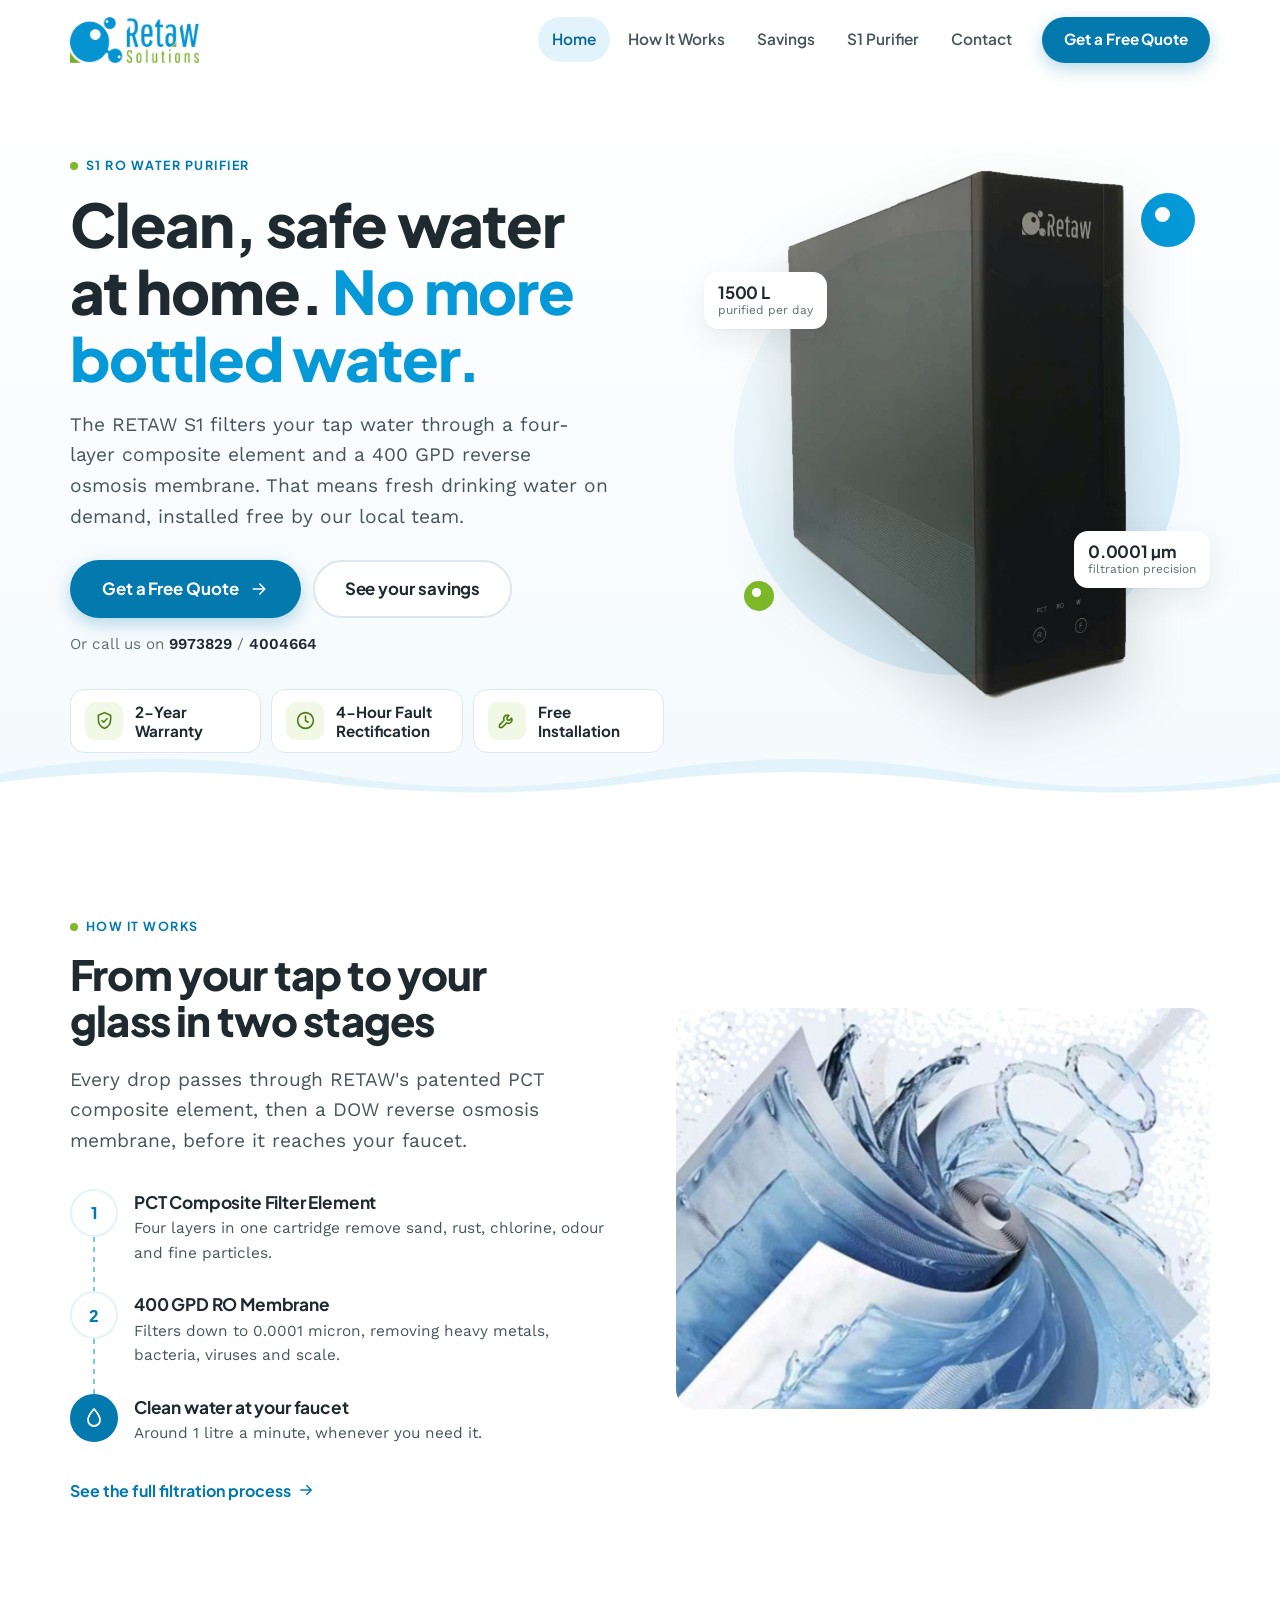
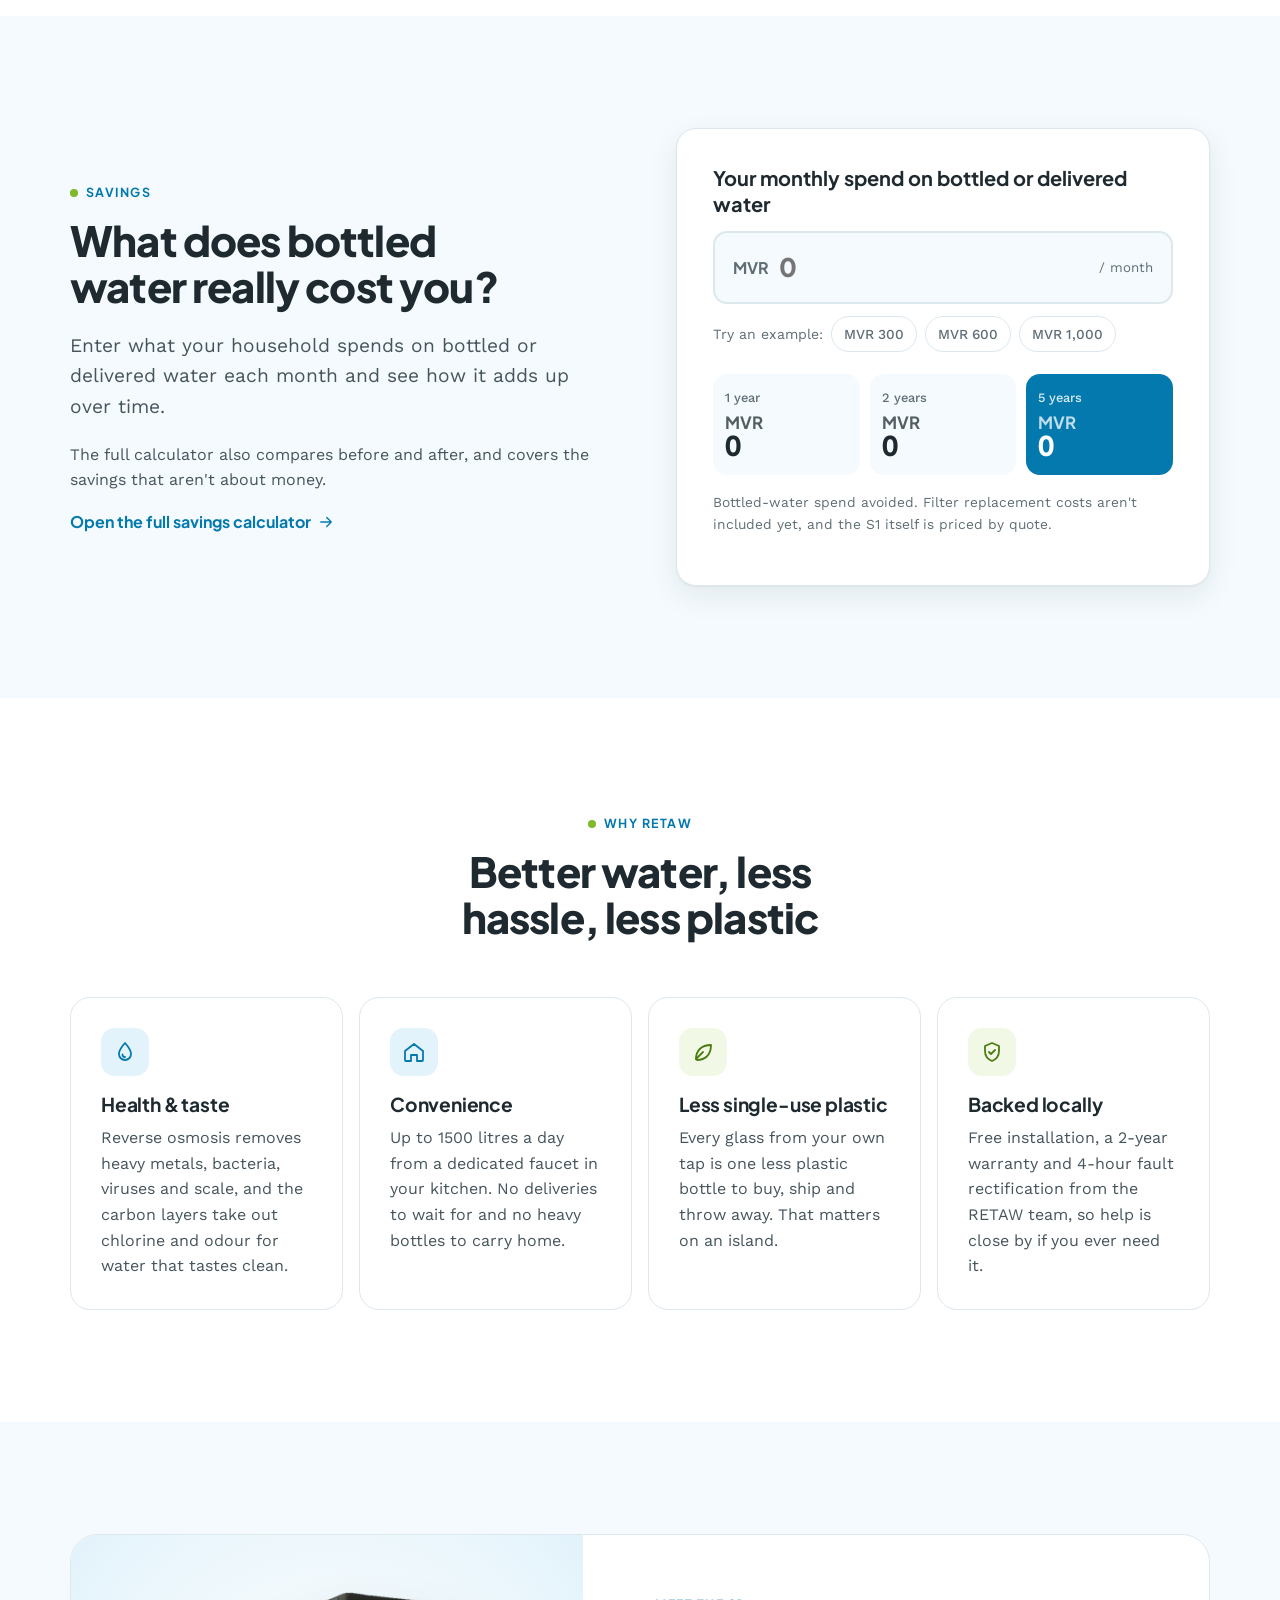
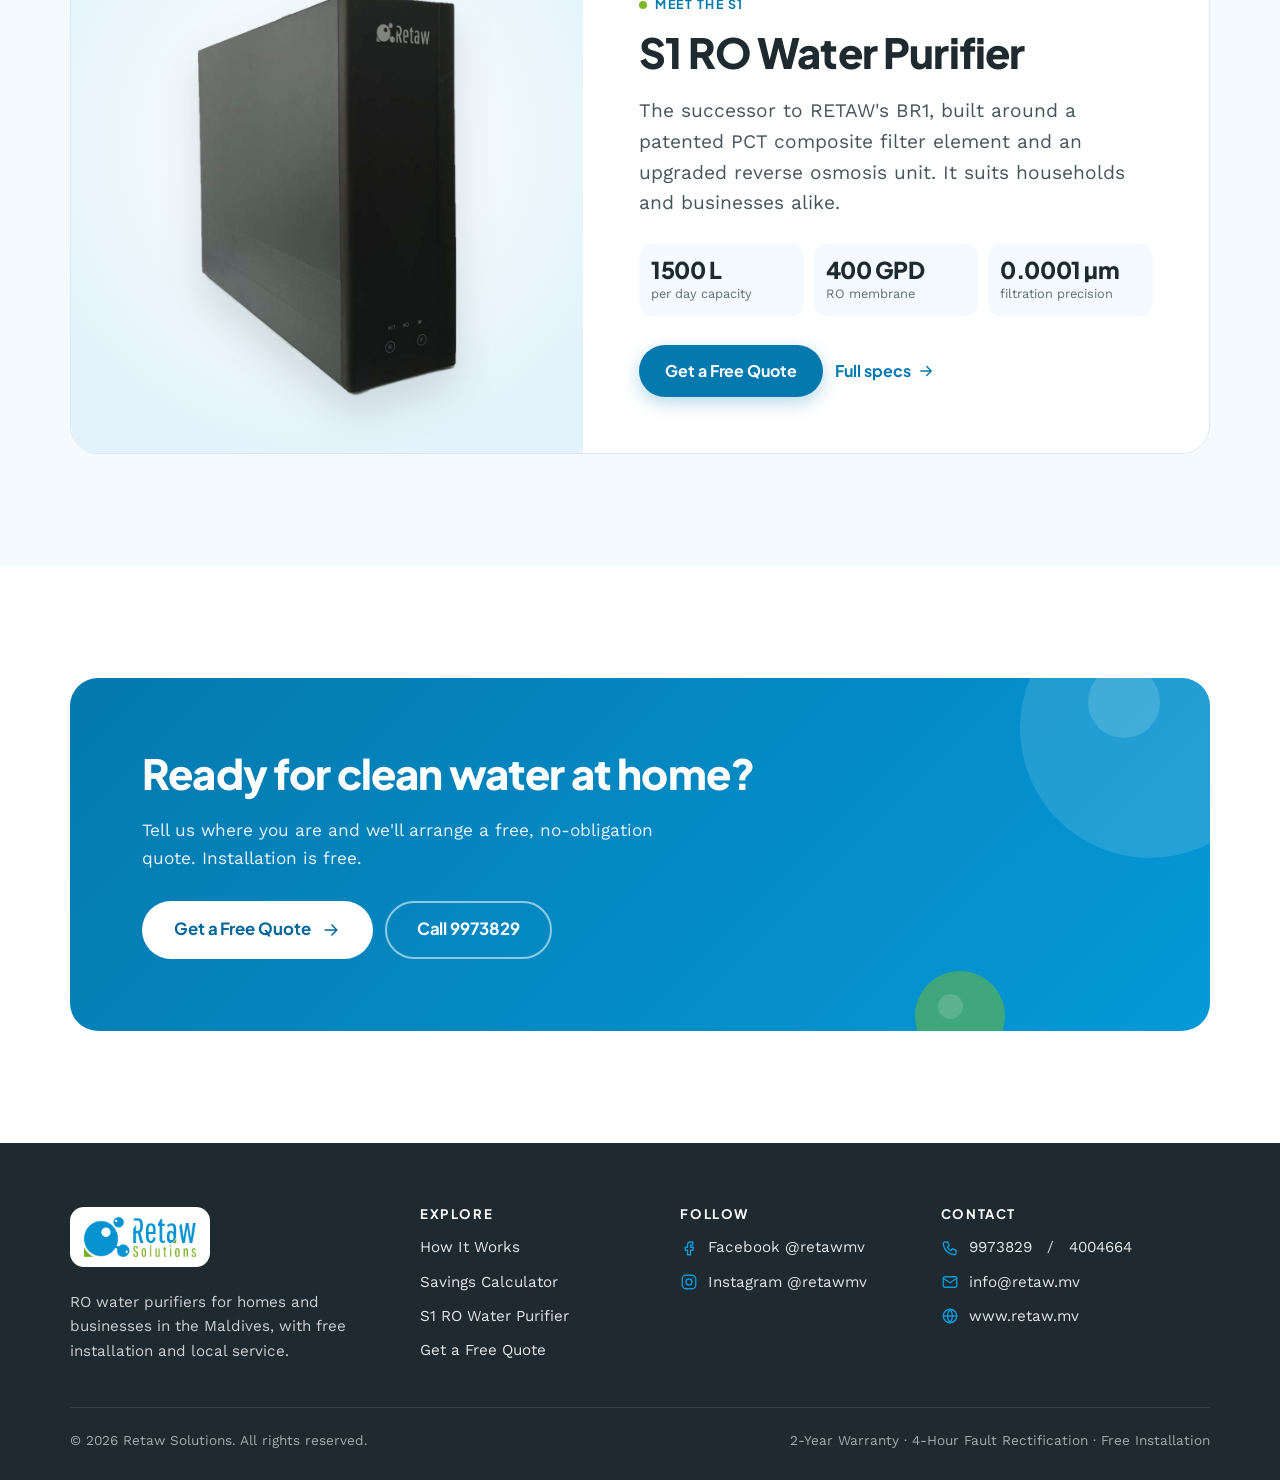
==== index.html @ 1d575da9 "Initial commit" ====
<!doctype html>
<html lang="en">
<head>
  <meta charset="utf-8">
  <meta name="viewport" content="width=device-width, initial-scale=1">
  <title>RETAW Solutions | S1 RO Water Purifier in the Maldives</title>
  <meta name="description" content="Clean, safe drinking water from your own tap with the RETAW S1 RO Water Purifier. Free installation, 2-year warranty and 4-hour fault rectification. Get a free quote.">
  <meta name="theme-color" content="#0599D8">
  <meta property="og:title" content="RETAW S1 RO Water Purifier">
  <meta property="og:description" content="Clean, safe water at home without buying bottled water. Free installation, 2-year warranty.">
  <meta property="og:image" content="assets/retaw-s1-product-photo.jpg">
  <link rel="icon" type="image/png" href="assets/favicon.png">
  <link rel="preconnect" href="https://fonts.googleapis.com">
  <link rel="preconnect" href="https://fonts.gstatic.com" crossorigin>
  <link rel="stylesheet" href="https://fonts.googleapis.com/css2?family=Plus+Jakarta+Sans:wght@600;700;800&family=Work+Sans:wght@400;500;600&display=swap">
  <link rel="preload" as="image" href="assets/retaw-s1-product-cutout.webp">
  <link rel="stylesheet" href="styles.css">
  <script>document.documentElement.classList.add("js")</script>
  <script src="app.js" defer></script>
</head>
<body>
  <a class="skip" href="#main">Skip to content</a>

  <header class="site-header" data-header>
    <div class="container header-inner">
      <a class="brand" href="index.html"><img src="assets/retaw-logo.png" alt="Retaw Solutions" width="600" height="214"></a>
      <nav class="nav" id="site-nav" data-nav aria-label="Main">
        <a href="index.html" aria-current="page">Home</a>
        <a href="how-it-works.html">How It Works</a>
        <a href="savings.html">Savings</a>
        <a href="product.html">S1 Purifier</a>
        <a href="contact.html">Contact</a>
        <a class="btn btn-primary" href="contact.html#quote">Get a Free Quote</a>
      </nav>
      <button class="nav-toggle" type="button" aria-expanded="false" aria-controls="site-nav" data-nav-toggle>
        <span class="nav-toggle-bars"></span><span class="sr-only">Menu</span>
      </button>
    </div>
  </header>

  <main id="main">
    <!-- ============ HERO ============ -->
    <section class="hero">
      <div class="container hero-grid">
        <div class="hero-copy">
          <p class="eyebrow">S1 RO Water Purifier</p>
          <h1>Clean, safe water at home. <em>No more bottled water.</em></h1>
          <p class="lede">The RETAW S1 filters your tap water through a four-layer composite element and a 400&nbsp;GPD reverse osmosis membrane. That means fresh drinking water on demand, installed free by our local team.</p>
          <div class="cta-row">
            <a class="btn btn-primary btn-lg" href="contact.html#quote">Get a Free Quote
              <svg class="i i--arrow" viewBox="0 0 24 24" aria-hidden="true"><path d="M5 12h14M13 6l6 6-6 6"/></svg></a>
            <a class="btn btn-secondary btn-lg" href="savings.html">See your savings</a>
          </div>
          <p class="hero-call">Or call us on <a href="tel:+9609973829">9973829</a> / <a href="tel:+9604004664">4004664</a></p>
        </div>

        <ul class="trust hero-trust" aria-label="What's included">
            <li><span class="i-wrap"><svg class="i" viewBox="0 0 24 24" aria-hidden="true"><path d="M12 3l7 3v5c0 4.5-3 8.3-7 10-4-1.7-7-5.5-7-10V6l7-3z"/><path d="M9 12l2 2 4-4"/></svg></span>2-Year Warranty</li>
            <li><span class="i-wrap"><svg class="i" viewBox="0 0 24 24" aria-hidden="true"><circle cx="12" cy="12" r="9"/><path d="M12 7v5l3 2"/></svg></span>4-Hour Fault Rectification</li>
            <li><span class="i-wrap"><svg class="i" viewBox="0 0 24 24" aria-hidden="true"><path d="M14.7 6.3a4 4 0 0 0-5.4 5.4L4 17v3h3l5.3-5.3a4 4 0 0 0 5.4-5.4l-2.5 2.5-2.3-.5-.5-2.3z"/></svg></span>Free Installation</li>
        </ul>

        <div class="hero-media">
          <span class="hero-disc" aria-hidden="true"></span>
          <span class="bubble bubble--a" aria-hidden="true"></span>
          <span class="bubble bubble--b" aria-hidden="true"></span>
          <img class="hero-product" src="assets/retaw-s1-product-cutout.webp" alt="The RETAW S1 RO Water Purifier unit" width="594" height="924" fetchpriority="high">
          <div class="spec-chip spec-chip--a"><strong>1500 L</strong>purified per day</div>
          <div class="spec-chip spec-chip--b"><strong>0.0001 µm</strong>filtration precision</div>
        </div>
      </div>
      <div class="wave" aria-hidden="true">
        <svg viewBox="0 0 2880 60" preserveAspectRatio="none">
          <path class="wave-back" d="M0 30 Q180 0 360 30 T720 30 T1080 30 T1440 30 T1800 30 T2160 30 T2520 30 T2880 30 V60 H0Z"/>
          <path class="wave-front" d="M0 40 Q180 18 360 40 T720 40 T1080 40 T1440 40 T1800 40 T2160 40 T2520 40 T2880 40 V60 H0Z"/>
        </svg>
      </div>
    </section>

    <!-- ============ HOW IT WORKS TEASER ============ -->
    <section class="section">
      <div class="container grid-2">
        <div class="reveal reveal--left">
          <p class="eyebrow">How it works</p>
          <h2>From your tap to your glass in two stages</h2>
          <p class="lede">Every drop passes through RETAW's patented PCT composite element, then a DOW reverse osmosis membrane, before it reaches your faucet.</p>
          <ol class="flow" style="margin:32px 0">
            <li>
              <span class="flow-dot">1</span>
              <div><h3>PCT Composite Filter Element</h3><p>Four layers in one cartridge remove sand, rust, chlorine, odour and fine particles.</p></div>
            </li>
            <li>
              <span class="flow-dot">2</span>
              <div><h3>400 GPD RO Membrane</h3><p>Filters down to 0.0001 micron, removing heavy metals, bacteria, viruses and scale.</p></div>
            </li>
            <li>
              <span class="flow-dot"><svg class="i" viewBox="0 0 24 24" aria-hidden="true"><path d="M12 3s6 6.5 6 11a6 6 0 0 1-12 0c0-4.5 6-11 6-11z"/></svg></span>
              <div><h3>Clean water at your faucet</h3><p>Around 1 litre a minute, whenever you need it.</p></div>
            </li>
          </ol>
          <a class="text-link" href="how-it-works.html">See the full filtration process
            <svg class="i" viewBox="0 0 24 24" aria-hidden="true"><path d="M5 12h14M13 6l6 6-6 6"/></svg></a>
        </div>
        <div class="media-frame reveal reveal--right" style="aspect-ratio:4/3">
          <img src="assets/retaw-ro-membrane-illustration.jpg" alt="Illustration of the layered RO membrane with water flowing through it" width="1200" height="898" loading="lazy" decoding="async">
        </div>
      </div>
    </section>

    <!-- ============ SAVINGS TEASER ============ -->
    <section class="section section--tint">
      <div class="container grid-2">
        <div class="reveal">
          <p class="eyebrow">Savings</p>
          <h2>What does bottled water really cost you?</h2>
          <p class="lede">Enter what your household spends on bottled or delivered water each month and see how it adds up over time.</p>
          <p style="color:var(--ink-2)">The full calculator also compares before and after, and covers the savings that aren't about money.</p>
          <a class="text-link" href="savings.html">Open the full savings calculator
            <svg class="i" viewBox="0 0 24 24" aria-hidden="true"><path d="M5 12h14M13 6l6 6-6 6"/></svg></a>
        </div>

        <form class="calc reveal" data-calc data-delay="1" onsubmit="return false" aria-label="Quick savings calculator">
          <label class="calc-label" for="spend-home">Your monthly spend on bottled or delivered water</label>
          <div class="calc-input">
            <span>MVR</span>
            <input id="spend-home" type="number" inputmode="decimal" min="0" step="1" placeholder="0" data-calc-input>
            <small>/ month</small>
          </div>
          <div class="calc-chips"><span>Try an example:</span>
            <button type="button" class="chip" data-calc-preset="300">MVR 300</button>
            <button type="button" class="chip" data-calc-preset="600">MVR 600</button>
            <button type="button" class="chip" data-calc-preset="1000">MVR 1,000</button>
          </div>
          <div class="calc-results" aria-live="polite">
            <div class="calc-result"><span class="calc-period">1 year</span><span class="calc-value"><small>MVR</small><span data-calc-out="1">0</span></span></div>
            <div class="calc-result"><span class="calc-period">2 years</span><span class="calc-value"><small>MVR</small><span data-calc-out="2">0</span></span></div>
            <div class="calc-result calc-result--feature"><span class="calc-period">5 years</span><span class="calc-value"><small>MVR</small><span data-calc-out="5">0</span></span></div>
          </div>
          <p class="calc-note" data-running-state="unset">Bottled-water spend avoided. Filter replacement costs aren't included yet, and the S1 itself is priced by quote.</p>
          <p class="calc-note" data-running-state="set" hidden>Estimated savings after filter and membrane replacements. The S1 itself is priced by quote.</p>
        </form>
      </div>
    </section>

    <!-- ============ BENEFITS ============ -->
    <section class="section">
      <div class="container">
        <div class="section-head section-head--center reveal">
          <p class="eyebrow">Why RETAW</p>
          <h2>Better water, less hassle, less plastic</h2>
        </div>
        <div class="benefits">
          <article class="card reveal" data-delay="0">
            <div class="icon-tile"><svg class="i" viewBox="0 0 24 24" aria-hidden="true"><path d="M12 3s6 6.5 6 11a6 6 0 0 1-12 0c0-4.5 6-11 6-11z"/><path d="M9.5 14.5a2.5 2.5 0 0 0 2.5 2.5"/></svg></div>
            <h3>Health &amp; taste</h3>
            <p>Reverse osmosis removes heavy metals, bacteria, viruses and scale, and the carbon layers take out chlorine and odour for water that tastes clean.</p>
          </article>
          <article class="card reveal" data-delay="1">
            <div class="icon-tile"><svg class="i" viewBox="0 0 24 24" aria-hidden="true"><path d="M3 11l9-7 9 7v9a1 1 0 0 1-1 1h-5v-6H9v6H4a1 1 0 0 1-1-1z"/></svg></div>
            <h3>Convenience</h3>
            <p>Up to 1500 litres a day from a dedicated faucet in your kitchen. No deliveries to wait for and no heavy bottles to carry home.</p>
          </article>
          <article class="card reveal" data-delay="2">
            <div class="icon-tile icon-tile--green"><svg class="i" viewBox="0 0 24 24" aria-hidden="true"><path d="M5 19c0-8 5-14 15-14 0 10-6 15-14 15"/><path d="M5 19l7-7"/></svg></div>
            <h3>Less single-use plastic</h3>
            <p>Every glass from your own tap is one less plastic bottle to buy, ship and throw away. That matters on an island.</p>
          </article>
          <article class="card reveal" data-delay="3">
            <div class="icon-tile icon-tile--green"><svg class="i" viewBox="0 0 24 24" aria-hidden="true"><path d="M12 3l7 3v5c0 4.5-3 8.3-7 10-4-1.7-7-5.5-7-10V6l7-3z"/><path d="M9 12l2 2 4-4"/></svg></div>
            <h3>Backed locally</h3>
            <p>Free installation, a 2-year warranty and 4-hour fault rectification from the RETAW team, so help is close by if you ever need it.</p>
          </article>
        </div>
      </div>
    </section>

    <!-- ============ PRODUCT TEASER ============ -->
    <section class="section section--tint">
      <div class="container">
        <article class="product-card reveal">
          <div class="product-card-media">
            <img src="assets/retaw-s1-product-cutout.webp" alt="RETAW S1 RO Water Purifier" width="594" height="924" loading="lazy" decoding="async">
          </div>
          <div class="product-card-body">
            <p class="eyebrow">Meet the S1</p>
            <h2>S1 RO Water Purifier</h2>
            <p class="lede">The successor to RETAW's BR1, built around a patented PCT composite filter element and an upgraded reverse osmosis unit. It suits households and businesses alike.</p>
            <ul class="spec-list">
              <li><strong>1500 L</strong><span>per day capacity</span></li>
              <li><strong>400 GPD</strong><span>RO membrane</span></li>
              <li><strong>0.0001 µm</strong><span>filtration precision</span></li>
            </ul>
            <div class="cta-row">
              <a class="btn btn-primary" href="contact.html#quote">Get a Free Quote</a>
              <a class="text-link" href="product.html">Full specs
                <svg class="i" viewBox="0 0 24 24" aria-hidden="true"><path d="M5 12h14M13 6l6 6-6 6"/></svg></a>
            </div>
          </div>
        </article>
      </div>
    </section>

    <!-- ============ FINAL CTA ============ -->
    <section class="section">
      <div class="container">
        <div class="cta-band reveal">
          <span class="bubble bubble--a" aria-hidden="true"></span>
          <span class="bubble bubble--b" aria-hidden="true"></span>
          <h2>Ready for clean water at home?</h2>
          <p>Tell us where you are and we'll arrange a free, no-obligation quote. Installation is free.</p>
          <div class="cta-row">
            <a class="btn btn-light btn-lg" href="contact.html#quote">Get a Free Quote
              <svg class="i i--arrow" viewBox="0 0 24 24" aria-hidden="true"><path d="M5 12h14M13 6l6 6-6 6"/></svg></a>
            <a class="btn btn-outline-light btn-lg" href="tel:+9609973829">Call 9973829</a>
          </div>
        </div>
      </div>
    </section>
  </main>

  <footer class="site-footer">
    <div class="container">
      <div class="footer-grid">
        <div>
          <a class="footer-logo" href="index.html"><img src="assets/retaw-logo.png" alt="Retaw Solutions" width="600" height="214" loading="lazy"></a>
          <p>RO water purifiers for homes and businesses in the Maldives, with free installation and local service.</p>
        </div>
        <div>
          <h4>Explore</h4>
          <ul class="footer-links">
            <li><a href="how-it-works.html">How It Works</a></li>
            <li><a href="savings.html">Savings Calculator</a></li>
            <li><a href="product.html">S1 RO Water Purifier</a></li>
            <li><a href="contact.html#quote">Get a Free Quote</a></li>
          </ul>
        </div>
        <div>
          <h4>Follow</h4>
          <ul class="footer-contact">
            <!-- TODO(RETAW): confirm the exact Facebook / Instagram profile URLs for @retawmv -->
            <li><svg class="i" viewBox="0 0 24 24" aria-hidden="true"><path d="M14 8h3V4h-3a4 4 0 0 0-4 4v3H7v4h3v6h4v-6h3l1-4h-4V8z"/></svg><a href="https://www.facebook.com/retawmv" rel="noopener" target="_blank">Facebook @retawmv</a></li>
            <li><svg class="i" viewBox="0 0 24 24" aria-hidden="true"><rect x="3" y="3" width="18" height="18" rx="5"/><circle cx="12" cy="12" r="4"/><path d="M17.5 6.5h.01"/></svg><a href="https://www.instagram.com/retawmv" rel="noopener" target="_blank">Instagram @retawmv</a></li>
          </ul>
        </div>
        <div>
          <h4>Contact</h4>
          <ul class="footer-contact">
            <li><svg class="i" viewBox="0 0 24 24" aria-hidden="true"><path d="M5 4h4l2 5-2.5 1.5a11 11 0 0 0 5 5L15 13l5 2v4a2 2 0 0 1-2 2A16 16 0 0 1 3 6a2 2 0 0 1 2-2"/></svg><a href="tel:+9609973829">9973829</a>&nbsp;/&nbsp;<a href="tel:+9604004664">4004664</a></li>
            <li><svg class="i" viewBox="0 0 24 24" aria-hidden="true"><rect x="3" y="5" width="18" height="14" rx="2"/><path d="M3 7l9 6 9-6"/></svg><a href="mailto:info@retaw.mv">info@retaw.mv</a></li>
            <li><svg class="i" viewBox="0 0 24 24" aria-hidden="true"><circle cx="12" cy="12" r="9"/><path d="M3 12h18M12 3a14 14 0 0 1 0 18M12 3a14 14 0 0 0 0 18"/></svg><a href="https://www.retaw.mv" rel="noopener">www.retaw.mv</a></li>
          </ul>
        </div>
      </div>
      <div class="footer-bottom">
        <span>© <span data-year>2026</span> Retaw Solutions. All rights reserved.</span>
        <span>2-Year Warranty · 4-Hour Fault Rectification · Free Installation</span>
      </div>
    </div>
  </footer>

  <div class="sticky-cta" data-sticky-cta>
    <a class="btn btn-secondary" href="tel:+9609973829" aria-label="Call RETAW on 9973829">
      <svg class="i" viewBox="0 0 24 24" aria-hidden="true"><path d="M5 4h4l2 5-2.5 1.5a11 11 0 0 0 5 5L15 13l5 2v4a2 2 0 0 1-2 2A16 16 0 0 1 3 6a2 2 0 0 1 2-2"/></svg>Call</a>
    <a class="btn btn-primary" href="contact.html#quote">Get a Free Quote</a>
  </div>
</body>
</html>
---- styles.css ----
/* ==========================================================================
   RETAW Solutions — shared styles
   Brand colours sampled from the logo. Mobile-first.
   ========================================================================== */

:root {
  /* Brand */
  --blue: #0599D8;          /* logo blue — decorative, large display, icons */
  --blue-600: #0479AE;      /* AA-contrast blue for buttons + text on white */
  --blue-700: #03679A;
  --blue-100: #E3F3FB;
  --blue-50: #F4FAFD;       /* alternating section background */
  --green: #7DB928;         /* logo green — accents only */
  --green-700: #4E7A12;     /* AA-contrast green for text */
  --green-50: #F1F8E6;

  /* Neutrals */
  --ink: #1E2A30;
  --ink-2: #46555C;
  --ink-3: #5F6E75;
  --line: #DCE8EE;
  --white: #FFFFFF;

  --font-head: "Plus Jakarta Sans", system-ui, -apple-system, "Segoe UI", Roboto, sans-serif;
  --font-body: "Work Sans", system-ui, -apple-system, "Segoe UI", Roboto, sans-serif;

  --radius: 20px;
  --radius-sm: 12px;
  --shadow-sm: 0 1px 2px rgba(30, 42, 48, .06);
  --shadow: 0 1px 2px rgba(30, 42, 48, .05), 0 10px 30px rgba(30, 42, 48, .08);
  --ease: cubic-bezier(.2, .7, .2, 1);
  --header-h: 68px;
  --gutter: 20px;
}

/* ---------- Base ---------- */
*, *::before, *::after { box-sizing: border-box; }
html { -webkit-text-size-adjust: 100%; scroll-behavior: smooth; scroll-padding-top: calc(var(--header-h) + 16px); }
body {
  margin: 0;
  font-family: var(--font-body);
  font-size: 1rem;
  line-height: 1.6;
  color: var(--ink);
  background: var(--white);
  -webkit-font-smoothing: antialiased;
  text-rendering: optimizeLegibility;
}
img, svg { display: block; max-width: 100%; }
img { height: auto; }
a { color: var(--blue-600); text-decoration-thickness: 1px; text-underline-offset: 3px; }
a:hover { color: var(--blue-700); }
h1, h2, h3, h4 {
  font-family: var(--font-head);
  line-height: 1.12;
  letter-spacing: -0.02em;
  margin: 0 0 .5em;
  color: var(--ink);
  text-wrap: balance;
}
h1 { font-size: clamp(2.2rem, 7vw, 3.75rem); font-weight: 800; }
h2 { font-size: clamp(1.75rem, 4.6vw, 2.6rem); font-weight: 800; }
h3 { font-size: 1.2rem; font-weight: 700; letter-spacing: -0.01em; }
p { margin: 0 0 1em; }
p:last-child { margin-bottom: 0; }
ul, ol { margin: 0; padding: 0; }
button, input, select, textarea { font: inherit; color: inherit; }
:focus-visible { outline: 3px solid var(--blue); outline-offset: 3px; border-radius: 6px; }

.sr-only {
  position: absolute !important; width: 1px; height: 1px; padding: 0; margin: -1px;
  overflow: hidden; clip: rect(0 0 0 0); white-space: nowrap; border: 0;
}
.skip {
  position: absolute; left: 12px; top: -60px; z-index: 100;
  background: var(--ink); color: #fff; padding: 10px 16px; border-radius: 10px;
}
.skip:focus { top: 12px; color: #fff; }

.i { width: 24px; height: 24px; fill: none; stroke: currentColor; stroke-width: 1.8; stroke-linecap: round; stroke-linejoin: round; flex: none; }

/* ---------- Layout ---------- */
.container { width: 100%; max-width: 1180px; margin-inline: auto; padding-inline: var(--gutter); }
.section { padding-block: clamp(64px, 10vw, 112px); }
.section--tint { background: var(--blue-50); }
.section-head { max-width: 680px; margin-bottom: clamp(32px, 5vw, 56px); }
.section-head--center { margin-inline: auto; text-align: center; }
.lede { font-size: clamp(1.05rem, 2.2vw, 1.2rem); color: var(--ink-2); }
.eyebrow {
  display: inline-flex; align-items: center; gap: 8px;
  font-family: var(--font-head); font-weight: 700; font-size: .78rem;
  letter-spacing: .12em; text-transform: uppercase; color: var(--blue-600);
  margin-bottom: 14px;
}
.eyebrow::before { content: ""; width: 8px; height: 8px; border-radius: 50%; background: var(--green); }

.grid-2 { display: grid; gap: clamp(32px, 6vw, 72px); align-items: center; }
@media (min-width: 900px) { .grid-2 { grid-template-columns: 1fr 1fr; } }

/* ---------- Buttons ---------- */
.btn {
  display: inline-flex; align-items: center; justify-content: center; gap: 10px;
  min-height: 52px; padding: 0 24px; border-radius: 999px; border: 2px solid transparent;
  font-family: var(--font-head); font-weight: 700; font-size: 1rem; letter-spacing: -0.005em;
  text-decoration: none; cursor: pointer; white-space: nowrap;
  transition: background-color .2s, color .2s, border-color .2s, transform .2s var(--ease), box-shadow .2s;
}
.btn .i { width: 20px; height: 20px; transition: transform .2s var(--ease); }
.btn:hover .i--arrow { transform: translateX(3px); }
.btn:active { transform: translateY(1px); }
.btn-primary { background: var(--blue-600); color: #fff; box-shadow: 0 6px 18px rgba(4, 121, 174, .28); }
.btn-primary:hover { background: var(--blue-700); color: #fff; box-shadow: 0 8px 24px rgba(4, 121, 174, .34); }
.btn-secondary { background: #fff; color: var(--ink); border-color: var(--line); }
.btn-secondary:hover { border-color: var(--blue); color: var(--blue-700); }
.btn-light { background: #fff; color: var(--blue-700); }
.btn-light:hover { background: var(--blue-50); color: var(--blue-700); }
.btn-outline-light { color: #fff; border-color: rgba(255,255,255,.55); }
.btn-outline-light:hover { color: #fff; border-color: #fff; background: rgba(255,255,255,.08); }
.btn-lg { min-height: 58px; padding: 0 30px; font-size: 1.05rem; }
.btn-block { width: 100%; }
.cta-row { display: flex; flex-wrap: wrap; gap: 12px; align-items: center; }

.text-link {
  display: inline-flex; align-items: center; gap: 6px;
  font-family: var(--font-head); font-weight: 700; text-decoration: none; color: var(--blue-600);
}
.text-link .i { width: 18px; height: 18px; transition: transform .2s var(--ease); }
.text-link:hover .i { transform: translateX(3px); }

/* ---------- Header ---------- */
.site-header {
  position: sticky; top: 0; z-index: 50; height: var(--header-h);
  background: rgba(255, 255, 255, .92);
  backdrop-filter: saturate(160%) blur(12px);
  -webkit-backdrop-filter: saturate(160%) blur(12px);
  border-bottom: 1px solid transparent;
  transition: border-color .2s, box-shadow .2s;
}
.site-header.is-scrolled { border-color: var(--line); box-shadow: 0 4px 20px rgba(30, 42, 48, .05); }
.header-inner { height: 100%; display: flex; align-items: center; justify-content: space-between; gap: 16px; }
.brand img { height: 40px; width: auto; }

.nav-toggle {
  width: 46px; height: 46px; border: 1px solid var(--line); border-radius: 12px; background: #fff;
  display: grid; place-items: center; cursor: pointer;
}
.nav-toggle-bars, .nav-toggle-bars::before, .nav-toggle-bars::after {
  display: block; width: 20px; height: 2px; border-radius: 2px; background: var(--ink); position: relative;
  transition: transform .25s var(--ease), background-color .2s;
}
.nav-toggle-bars::before, .nav-toggle-bars::after { content: ""; position: absolute; left: 0; }
.nav-toggle-bars::before { top: -6px; }
.nav-toggle-bars::after { top: 6px; }
.nav-toggle[aria-expanded="true"] .nav-toggle-bars { background: transparent; }
.nav-toggle[aria-expanded="true"] .nav-toggle-bars::before { transform: translateY(6px) rotate(45deg); }
.nav-toggle[aria-expanded="true"] .nav-toggle-bars::after { transform: translateY(-6px) rotate(-45deg); }

.nav {
  position: absolute; top: var(--header-h); left: 0; right: 0;
  background: #fff; border-bottom: 1px solid var(--line); box-shadow: 0 20px 30px rgba(30,42,48,.08);
  padding: 8px var(--gutter) 20px;
  display: none; flex-direction: column;
}
.nav.is-open { display: flex; }
.nav a:not(.btn) {
  padding: 14px 4px; font-family: var(--font-head); font-weight: 600; color: var(--ink);
  text-decoration: none; border-bottom: 1px solid var(--line);
}
.nav a[aria-current="page"]:not(.btn) { color: var(--blue-600); }
.nav .btn { margin-top: 16px; }

@media (min-width: 960px) {
  :root { --header-h: 80px; }
  .brand img { height: 46px; }
  .nav-toggle { display: none; }
  .nav {
    position: static; display: flex; flex-direction: row; align-items: center; gap: 4px;
    background: none; border: 0; box-shadow: none; padding: 0;
  }
  .nav a:not(.btn) { border: 0; padding: 10px 14px; border-radius: 999px; font-size: .96rem; color: var(--ink-2); }
  .nav a:not(.btn):hover { color: var(--ink); background: var(--blue-50); }
  .nav a[aria-current="page"]:not(.btn) { color: var(--blue-700); background: var(--blue-100); }
  .nav .btn { margin: 0 0 0 12px; min-height: 46px; padding: 0 20px; font-size: .95rem; }
}

/* ---------- Sticky mobile CTA ---------- */
.sticky-cta {
  position: fixed; left: 0; right: 0; bottom: 0; z-index: 40;
  display: grid; grid-template-columns: auto 1fr; gap: 10px;
  padding: 10px var(--gutter) calc(10px + env(safe-area-inset-bottom));
  background: rgba(255,255,255,.96); border-top: 1px solid var(--line);
  box-shadow: 0 -8px 24px rgba(30,42,48,.08);
  transform: translateY(110%); visibility: hidden;
  transition: transform .3s var(--ease), visibility 0s linear .3s;
}
.sticky-cta.is-visible { transform: none; visibility: visible; transition: transform .3s var(--ease); }
.sticky-cta .btn { min-height: 50px; }
.sticky-cta .btn-secondary { padding: 0 18px; }
@media (min-width: 960px) { .sticky-cta { display: none; } }

/* ---------- Hero ---------- */
.hero {
  position: relative; overflow: hidden;
  background: linear-gradient(180deg, #fff 0%, var(--blue-50) 100%);
  padding-top: clamp(28px, 6vw, 72px);
}
.hero-grid {
  display: grid; gap: 24px; align-items: center; position: relative; z-index: 1;
  grid-template-areas: "copy" "media" "trust";
}
.hero-copy { grid-area: copy; }
.hero-media { grid-area: media; }
.hero-trust { grid-area: trust; margin-top: 0; }
.hero h1 { margin-bottom: 18px; }
.hero h1 em { font-style: normal; color: var(--blue); }
.hero .lede { max-width: 540px; margin-bottom: 28px; }
.hero-call { font-size: .95rem; color: var(--ink-3); margin-top: 14px; }
.hero-call a { font-weight: 600; color: var(--ink); text-decoration: none; }
.hero-call a:hover { color: var(--blue-700); }

.hero-media { position: relative; display: grid; place-items: center; min-height: 340px; padding-bottom: 36px; }
.hero-disc {
  position: absolute; width: min(88%, 460px); aspect-ratio: 1; border-radius: 50%;
  background: radial-gradient(circle at 35% 30%, #fff 0%, var(--blue-100) 55%, #CFEAF7 100%);
}
.bubble { position: absolute; border-radius: 50%; background: var(--blue); }
.bubble::after { content: ""; position: absolute; width: 28%; height: 28%; border-radius: 50%; background: #fff; top: 26%; left: 26%; }
.hero .bubble--a { width: 54px; height: 54px; top: 4%; right: 3%; animation: float 7s ease-in-out infinite; }
.hero .bubble--b { width: 30px; height: 30px; bottom: 22%; left: 8%; background: var(--green); animation: float 6s ease-in-out -2s infinite; }
.hero-product {
  position: relative; width: min(62%, 300px); mix-blend-mode: multiply;
  filter: drop-shadow(0 30px 30px rgba(30, 42, 48, .18));
}
.spec-chip {
  position: absolute; z-index: 2; display: flex; flex-direction: column;
  background: #fff; border-radius: 14px; padding: 10px 14px; box-shadow: var(--shadow);
  font-size: .75rem; color: var(--ink-3); line-height: 1.3;
}
.spec-chip strong { font-family: var(--font-head); font-size: 1.05rem; color: var(--ink); letter-spacing: -0.01em; }
.spec-chip--a { left: 0; top: 18%; }
.spec-chip--b { right: 0; bottom: 26%; }

.trust {
  list-style: none; display: grid; gap: 10px; margin-top: 32px;
}
.trust li {
  display: flex; align-items: center; gap: 12px;
  background: #fff; border: 1px solid var(--line); border-radius: 14px; padding: 12px 14px;
  font-family: var(--font-head); font-weight: 700; font-size: .95rem; line-height: 1.25;
}
.trust .i-wrap {
  width: 38px; height: 38px; border-radius: 10px; display: grid; place-items: center; flex: none;
  background: var(--green-50); color: var(--green-700);
}
.trust .i { width: 21px; height: 21px; }

@media (min-width: 640px) {
  .trust { grid-template-columns: repeat(3, 1fr); }
  .trust li { flex-direction: column; align-items: flex-start; }
}
@media (min-width: 960px) {
  .hero-grid {
    grid-template-columns: 1.08fr .92fr; column-gap: 40px; row-gap: 0;
    grid-template-areas: "copy media" "trust media";
  }
  .hero-copy { align-self: end; }
  .hero-trust { align-self: start; margin-top: 32px; }
  .hero-media { min-height: 560px; }
  .hero-product { width: min(70%, 340px); }
  .trust li { flex-direction: row; align-items: center; }
}

/* Animated wave */
.wave { position: relative; height: 56px; margin-top: -8px; overflow: hidden; pointer-events: none; }
.wave svg { position: absolute; bottom: 0; left: 0; width: 200%; max-width: none; height: 100%; }
.wave-back { fill: var(--blue-100); animation: wave 18s linear infinite; }
.wave-front { fill: #fff; animation: wave 11s linear infinite reverse; }
.wave--to-tint .wave-front { fill: var(--blue-50); }
@keyframes wave { from { transform: translateX(0); } to { transform: translateX(-50%); } }
@keyframes float { 0%, 100% { transform: translateY(0); } 50% { transform: translateY(-10px); } }

/* ---------- Page hero (inner pages) ---------- */
.page-hero { background: linear-gradient(180deg, #fff 0%, var(--blue-50) 100%); padding-top: clamp(40px, 7vw, 88px); position: relative; overflow: hidden; }
.page-hero .container { position: relative; z-index: 1; }
.page-hero .lede { max-width: 640px; }
.page-hero .bubble--a { width: 120px; height: 120px; right: -30px; top: 30px; opacity: .1; }
.page-hero .bubble--b { width: 40px; height: 40px; right: 12%; top: 58%; background: var(--green); opacity: .25; }

/* ---------- Cards ---------- */
.card {
  background: #fff; border: 1px solid var(--line); border-radius: var(--radius);
  padding: clamp(22px, 3vw, 30px);
}
.icon-tile {
  width: 48px; height: 48px; border-radius: 14px; display: grid; place-items: center;
  background: var(--blue-100); color: var(--blue-600); margin-bottom: 18px;
}
.icon-tile--green { background: var(--green-50); color: var(--green-700); }
.benefits { display: grid; gap: 16px; }
.benefits .card p { color: var(--ink-2); }
@media (min-width: 640px) { .benefits { grid-template-columns: 1fr 1fr; } }
@media (min-width: 1040px) { .benefits { grid-template-columns: repeat(4, 1fr); } }

/* ---------- Flow (filtration path) ---------- */
.flow { list-style: none; display: grid; gap: 0; counter-reset: flow; }
.flow li { position: relative; display: grid; grid-template-columns: 48px 1fr; gap: 16px; padding-bottom: 26px; }
.flow li:last-child { padding-bottom: 0; }
.flow-dot {
  width: 48px; height: 48px; border-radius: 50%; display: grid; place-items: center;
  background: #fff; border: 2px solid var(--blue-100); color: var(--blue-600);
  font-family: var(--font-head); font-weight: 800; position: relative; z-index: 1;
}
.flow li:last-child .flow-dot { background: var(--blue-600); border-color: var(--blue-600); color: #fff; }
.flow li:not(:last-child)::before {
  content: ""; position: absolute; left: 23px; top: 48px; bottom: 0; width: 2px;
  background-image: linear-gradient(180deg, var(--blue) 50%, transparent 50%);
  background-size: 2px 10px; opacity: .55;
  animation: flow-y 1s linear infinite;
}
.flow h3 { margin: 4px 0 4px; font-size: 1.08rem; }
.flow p { color: var(--ink-2); font-size: .96rem; }
@keyframes flow-y { from { background-position: 0 0; } to { background-position: 0 10px; } }

@media (min-width: 900px) {
  .flow--row { grid-template-columns: repeat(4, 1fr); gap: 20px; }
  .flow--row li { grid-template-columns: 1fr; padding-bottom: 0; }
  .flow--row li:not(:last-child)::before {
    left: 60px; right: -12px; top: 23px; bottom: auto; width: auto; height: 2px;
    background-image: linear-gradient(90deg, var(--blue) 50%, transparent 50%);
    background-size: 10px 2px; animation-name: flow-x;
  }
}
@keyframes flow-x { from { background-position: 0 0; } to { background-position: 10px 0; } }

.media-frame { border-radius: var(--radius); overflow: hidden; background: var(--blue-50); }
.media-frame img { width: 100%; height: 100%; object-fit: cover; }

/* ---------- Savings calculator ---------- */
.calc {
  background: #fff; border: 1px solid var(--line); border-radius: var(--radius);
  padding: clamp(22px, 4vw, 36px); box-shadow: var(--shadow);
}
.calc-label { display: block; font-family: var(--font-head); font-weight: 700; font-size: clamp(1.05rem, 2.4vw, 1.25rem); line-height: 1.3; margin-bottom: 14px; }
.calc-input {
  display: flex; align-items: center; border: 2px solid var(--line); border-radius: 14px;
  background: var(--blue-50); transition: border-color .2s, background-color .2s;
}
.calc-input:focus-within { border-color: var(--blue); background: #fff; }
.calc-input span { padding-left: 18px; font-family: var(--font-head); font-weight: 700; color: var(--ink-3); }
.calc-input small { padding-right: 18px; color: var(--ink-3); white-space: nowrap; }
.calc-input input {
  flex: 1; min-width: 0; border: 0; background: transparent; outline: none;
  padding: 14px 10px; font-family: var(--font-head); font-weight: 800; font-size: 1.6rem; letter-spacing: -0.02em;
  -moz-appearance: textfield;
}
.calc-input input::-webkit-outer-spin-button, .calc-input input::-webkit-inner-spin-button { -webkit-appearance: none; margin: 0; }
.calc-chips { display: flex; flex-wrap: wrap; align-items: center; gap: 8px; margin-top: 12px; font-size: .88rem; color: var(--ink-3); }
.chip {
  border: 1px solid var(--line); background: #fff; border-radius: 999px; padding: 6px 12px;
  font-size: .86rem; font-weight: 500; cursor: pointer; transition: border-color .2s, color .2s;
}
.chip:hover { border-color: var(--blue); color: var(--blue-700); }

.calc-results { display: grid; grid-template-columns: repeat(3, 1fr); gap: 10px; margin-top: 22px; }
.calc-result {
  border-radius: 14px; background: var(--blue-50); padding: 14px 12px; text-align: left;
  display: flex; flex-direction: column; gap: 4px; min-width: 0;
}
.calc-result--feature { background: var(--blue-600); color: #fff; }
.calc-period { font-size: .8rem; color: var(--ink-3); font-weight: 500; }
.calc-result--feature .calc-period { color: rgba(255,255,255,.85); }
.calc-value { font-family: var(--font-head); font-weight: 800; font-size: clamp(1.05rem, 3.6vw, 1.7rem); letter-spacing: -0.02em; line-height: 1.1; font-variant-numeric: tabular-nums; overflow-wrap: anywhere; }
.calc-value small { display: block; font-size: .62em; font-weight: 700; opacity: .75; letter-spacing: 0; }
.calc-note { font-size: .86rem; color: var(--ink-3); margin-top: 16px; }

.compare { display: grid; gap: 18px; margin-top: 8px; }
.compare-row { display: grid; gap: 8px; }
.compare-head { display: flex; justify-content: space-between; gap: 12px; flex-wrap: wrap; font-size: .95rem; }
.compare-head strong { font-family: var(--font-head); font-variant-numeric: tabular-nums; }
.bar { height: 16px; border-radius: 999px; background: var(--blue-50); overflow: hidden; }
.bar-fill { height: 100%; width: 0; border-radius: inherit; transition: width .7s var(--ease); }
.bar-fill--before { background: #9AA7AD; }
.bar-fill--after { background: var(--green); }
.bar-fill--tbc {
  width: 100% !important;
  background: repeating-linear-gradient(-45deg, var(--blue-100) 0 8px, #fff 8px 16px);
}
.placeholder-tag {
  display: inline-block; font-size: .72rem; font-weight: 600; letter-spacing: .04em; text-transform: uppercase;
  background: #FFF4D6; color: #7A5600; border-radius: 6px; padding: 2px 8px; vertical-align: middle;
}

.savings-layout { display: grid; gap: 24px; align-items: start; }
.savings-layout > *, .grid-2 > *, .contact-layout > *, .hero-grid > * { min-width: 0; }
@media (min-width: 960px) { .savings-layout { grid-template-columns: 1.1fr .9fr; gap: 32px; } }

.breakdown { list-style: none; display: grid; gap: 0; margin-top: 20px; }
.breakdown li { display: flex; justify-content: space-between; gap: 16px; padding: 12px 0; border-bottom: 1px solid var(--line); font-size: .95rem; }
.breakdown li:last-child { border-bottom: 0; }
.breakdown strong { font-family: var(--font-head); font-variant-numeric: tabular-nums; text-align: right; white-space: nowrap; }

/* ---------- Product teaser ---------- */
.product-card {
  display: grid; gap: 0; background: #fff; border: 1px solid var(--line); border-radius: 28px; overflow: hidden;
}
.product-card-media { background: radial-gradient(circle at 50% 40%, #fff 0, var(--blue-100) 80%); display: grid; place-items: center; padding: 36px 24px; }
.product-card-media img { width: min(56%, 260px); mix-blend-mode: multiply; filter: drop-shadow(0 20px 20px rgba(30,42,48,.15)); }
.product-card-body { padding: clamp(24px, 5vw, 56px); }
@media (min-width: 900px) { .product-card { grid-template-columns: .9fr 1.1fr; } }

.spec-list { list-style: none; display: grid; grid-template-columns: repeat(3, 1fr); gap: 10px; margin: 24px 0 28px; }
.spec-list li { background: var(--blue-50); border-radius: 14px; padding: 14px 12px; }
.spec-list strong { display: block; font-family: var(--font-head); font-weight: 800; font-size: clamp(1.05rem, 3.4vw, 1.45rem); letter-spacing: -0.02em; line-height: 1.1; }
.spec-list span { font-size: .8rem; color: var(--ink-3); line-height: 1.3; display: block; margin-top: 4px; }

/* ---------- CTA band ---------- */
.cta-band {
  position: relative; overflow: hidden; border-radius: 28px; color: #fff;
  background: linear-gradient(135deg, var(--blue-600) 0%, var(--blue) 100%);
  padding: clamp(36px, 7vw, 72px) clamp(24px, 6vw, 72px);
}
.cta-band h2 { color: #fff; max-width: 640px; }
.cta-band p { color: rgba(255,255,255,.9); max-width: 560px; font-size: 1.08rem; }
.cta-band .cta-row { margin-top: 28px; }
.cta-band .bubble { background: rgba(255,255,255,.12); }
.cta-band .bubble::after { background: rgba(255,255,255,.14); }
.cta-band .bubble--a { width: 260px; height: 260px; right: -70px; top: -80px; }
.cta-band .bubble--b { width: 90px; height: 90px; right: 18%; bottom: -30px; background: rgba(125,185,40,.5); }
.cta-band > *:not(.bubble) { position: relative; }

/* ---------- How it works: PCT step-through ---------- */
.pct { display: grid; grid-template-columns: 92px 1fr; gap: 20px; align-items: start; }
.pct-visual { position: sticky; top: calc(var(--header-h) + 20px); }
.pct-figure { position: relative; margin-right: 14px; }
.pct-figure img { width: 100%; mix-blend-mode: multiply; }
.pct-marker {
  position: absolute; right: -14px; top: var(--y); transform: translate(0, -50%);
  width: 26px; height: 26px; border-radius: 50%; display: grid; place-items: center;
  background: #fff; border: 2px solid var(--line); color: var(--ink-3);
  font-family: var(--font-head); font-weight: 800; font-size: .72rem;
  transition: background-color .3s, border-color .3s, color .3s, transform .3s var(--ease);
}
.pct-marker.is-active { background: var(--blue-600); border-color: var(--blue-600); color: #fff; transform: translate(0, -50%) scale(1.15); }
.pct-marker.is-active::after {
  content: ""; position: absolute; inset: -6px; border-radius: 50%; border: 2px solid var(--blue);
  animation: pulse 1.6s ease-out infinite;
}
@keyframes pulse { from { opacity: .7; transform: scale(.8); } to { opacity: 0; transform: scale(1.5); } }

.pct-steps { list-style: none; }
.pct-step {
  padding: 22px 0 36px; border-top: 1px solid var(--line);
  opacity: .45; transition: opacity .4s var(--ease);
}
.pct-step:first-child { border-top: 0; padding-top: 0; }
.pct-step.is-active { opacity: 1; }
.step-num { font-family: var(--font-head); font-weight: 800; font-size: .8rem; letter-spacing: .1em; color: var(--blue-600); display: block; margin-bottom: 8px; }
.pct-step h3 { font-size: clamp(1.25rem, 3vw, 1.6rem); }
.pct-step p { color: var(--ink-2); max-width: 480px; }
.pct-step .removes { display: flex; flex-wrap: wrap; gap: 6px; margin-top: 12px; list-style: none; }
.removes li { font-size: .82rem; background: var(--blue-50); border: 1px solid var(--blue-100); color: var(--blue-700); border-radius: 999px; padding: 4px 10px; }

@media (min-width: 700px) {
  .pct { grid-template-columns: 180px 1fr; gap: 48px; }
  .pct-step { padding: 40px 0 72px; }
  .pct-marker { width: 32px; height: 32px; font-size: .8rem; right: -16px; }
}
@media (min-width: 1040px) {
  .pct { grid-template-columns: 240px 1fr; gap: 80px; }
  .pct-step { padding-block: 64px 120px; }
  .pct-step:last-child { padding-bottom: 40px; }
}
/* Without JS (or with reduced motion) show every step at full strength */
html:not(.js) .pct-step, .reduce-motion .pct-step { opacity: 1; }

.info-note {
  display: flex; gap: 12px; align-items: flex-start; background: var(--green-50);
  border-radius: 14px; padding: 16px 18px; color: var(--ink); font-size: .95rem;
}
.info-note .i { color: var(--green-700); width: 22px; height: 22px; margin-top: 1px; }

.check-list { list-style: none; display: grid; gap: 12px; margin: 22px 0; }
.check-list li { display: flex; gap: 12px; align-items: flex-start; }
.check-list .i { width: 22px; height: 22px; color: #fff; background: var(--green); border-radius: 50%; padding: 4px; stroke-width: 3; margin-top: 1px; }

.stat-row { display: grid; grid-template-columns: repeat(2, 1fr); gap: 10px; margin-top: 24px; }
.stat { background: #fff; border: 1px solid var(--line); border-radius: 14px; padding: 16px; }
.stat strong { display: block; font-family: var(--font-head); font-weight: 800; font-size: clamp(1.3rem, 3.6vw, 1.75rem); letter-spacing: -0.02em; line-height: 1.1; color: var(--blue-700); }
.stat span { font-size: .85rem; color: var(--ink-3); }

.payoff { display: grid; gap: 32px; align-items: center; }
.payoff-media { display: grid; place-items: center; background: radial-gradient(circle at 50% 55%, #fff 0, var(--blue-100) 75%); border-radius: 28px; padding: 32px 24px 0; overflow: hidden; }
.payoff-media img { width: min(58%, 230px); mix-blend-mode: multiply; }
@media (min-width: 900px) { .payoff { grid-template-columns: .8fr 1.2fr; gap: 64px; } }

/* ---------- Product page ---------- */
.gallery { display: grid; gap: 12px; }
.gallery-main {
  position: relative; aspect-ratio: 1 / 1; max-width: 100%; border-radius: 28px; overflow: hidden;
  background: radial-gradient(circle at 50% 45%, #fff 0, var(--blue-100) 85%);
}
.gallery-main img {
  position: absolute; inset: 0; width: 100%; height: 100%; padding: 9%;
  object-fit: contain; mix-blend-mode: multiply; transition: opacity .25s;
}
.gallery-thumbs { display: flex; gap: 10px; }
.gallery-thumb {
  width: 84px; height: 84px; border-radius: 16px; border: 2px solid var(--line); background: var(--blue-50);
  padding: 8px; cursor: pointer; display: block; transition: border-color .2s;
}
.gallery-thumb img { width: 100%; height: 100%; object-fit: contain; mix-blend-mode: multiply; }
.gallery-thumb[aria-pressed="true"] { border-color: var(--blue-600); }

.specs-table { width: 100%; border-collapse: collapse; font-size: .98rem; }
.specs-table th, .specs-table td { text-align: left; padding: 15px 0; border-bottom: 1px solid var(--line); vertical-align: top; }
.specs-table th { font-weight: 500; color: var(--ink-3); width: 44%; padding-right: 16px; }
.specs-table td { font-family: var(--font-head); font-weight: 700; }
.specs-table tr:last-child th, .specs-table tr:last-child td { border-bottom: 0; }

.dims { display: grid; gap: 24px; align-items: center; }
.dims svg { width: 100%; max-width: 360px; margin-inline: auto; }
.dims-label { font-family: var(--font-head); font-weight: 700; font-size: 14px; fill: var(--ink); }
.dims-sub { font-size: 11px; fill: var(--ink-3); }
@media (min-width: 900px) { .dims { grid-template-columns: 1fr 1fr; } }

.service-grid { display: grid; gap: 16px; }
@media (min-width: 760px) { .service-grid { grid-template-columns: repeat(3, 1fr); } }
.service-grid .card p { color: var(--ink-2); }

/* ---------- Forms ---------- */
.contact-layout { display: grid; gap: 24px; align-items: start; }
@media (min-width: 960px) { .contact-layout { grid-template-columns: 1.25fr .75fr; gap: 32px; } }

.form { display: grid; gap: 18px; }
.form-row { display: grid; gap: 18px; }
@media (min-width: 640px) { .form-row { grid-template-columns: 1fr 1fr; } }
.field { display: grid; gap: 6px; }
.field label { font-family: var(--font-head); font-weight: 700; font-size: .92rem; }
.field label .opt { font-family: var(--font-body); font-weight: 400; color: var(--ink-3); }
.field input, .field textarea {
  width: 100%; border: 2px solid var(--line); border-radius: 12px; background: #fff;
  padding: 13px 14px; font-size: 1rem; min-height: 52px;
  transition: border-color .2s, box-shadow .2s;
}
.field textarea { min-height: 120px; resize: vertical; }
.field input:focus, .field textarea:focus { outline: none; border-color: var(--blue); box-shadow: 0 0 0 4px rgba(5,153,216,.15); }
.field.has-error input { border-color: #C0392B; }
.field-error { font-size: .85rem; color: #B03022; min-height: 0; }
.field-error:empty { display: none; }
.hp { position: absolute; left: -9999px; width: 1px; height: 1px; overflow: hidden; }
.form-foot { font-size: .86rem; color: var(--ink-3); }
.form-status { border-radius: 12px; padding: 14px 16px; font-size: .95rem; }
.form-status:empty { display: none; }
.form-status.is-success { background: var(--green-50); color: #3A5C0D; }
.form-status.is-error { background: #FCEBEA; color: #8E2A20; }

.contact-list { list-style: none; display: grid; gap: 4px; }
.contact-list a, .contact-list div {
  display: flex; align-items: center; gap: 14px; padding: 14px 0; text-decoration: none; color: var(--ink);
  border-bottom: 1px solid var(--line);
}
.contact-list li:last-child a { border-bottom: 0; }
.contact-list .icon-tile { margin: 0; width: 44px; height: 44px; }
.contact-list small { display: block; color: var(--ink-3); font-size: .8rem; }
.contact-list strong { font-family: var(--font-head); font-weight: 700; }
.contact-list a:hover strong { color: var(--blue-700); }

/* ---------- Footer ---------- */
.site-footer { background: var(--ink); color: rgba(255,255,255,.78); padding: 64px 0 28px; font-size: .95rem; }
.site-footer a { color: rgba(255,255,255,.88); text-decoration: none; }
.site-footer a:hover { color: #fff; text-decoration: underline; }
.footer-grid { display: grid; gap: 36px; }
.footer-logo { display: inline-block; background: #fff; border-radius: 14px; padding: 10px 14px; margin-bottom: 16px; }
.footer-logo img { height: 40px; width: auto; }
.site-footer h4 { color: #fff; font-size: .82rem; letter-spacing: .12em; text-transform: uppercase; margin-bottom: 14px; }
.footer-links { list-style: none; display: grid; gap: 10px; }
.footer-contact { list-style: none; display: grid; gap: 10px; }
.footer-contact li { display: flex; gap: 10px; align-items: center; }
.footer-contact .i { width: 18px; height: 18px; color: var(--blue); }
.footer-bottom { margin-top: 44px; padding-top: 22px; border-top: 1px solid rgba(255,255,255,.12); display: flex; flex-wrap: wrap; justify-content: space-between; gap: 10px; font-size: .85rem; color: rgba(255,255,255,.6); }
@media (min-width: 760px) { .footer-grid { grid-template-columns: 1.4fr 1fr 1fr 1.2fr; } }
@media (max-width: 959px) { .site-footer { padding-bottom: 104px; } }

/* ---------- Scroll reveal ---------- */
.js .reveal { opacity: 0; transform: translateY(18px); transition: opacity .6s var(--ease), transform .6s var(--ease); }
/* Horizontal slides only where there's room, so nothing pokes past the viewport on phones */
@media (min-width: 900px) {
  .js .reveal--left { transform: translateX(-24px); }
  .js .reveal--right { transform: translateX(24px); }
}
.js .reveal.is-in { opacity: 1; transform: none; }
.reveal[data-delay="1"] { transition-delay: .08s; }
.reveal[data-delay="2"] { transition-delay: .16s; }
.reveal[data-delay="3"] { transition-delay: .24s; }

@media (prefers-reduced-motion: reduce) {
  html { scroll-behavior: auto; }
  *, *::before, *::after { animation-duration: .001ms !important; animation-iteration-count: 1 !important; transition-duration: .001ms !important; }
  .js .reveal { opacity: 1; transform: none; }
}
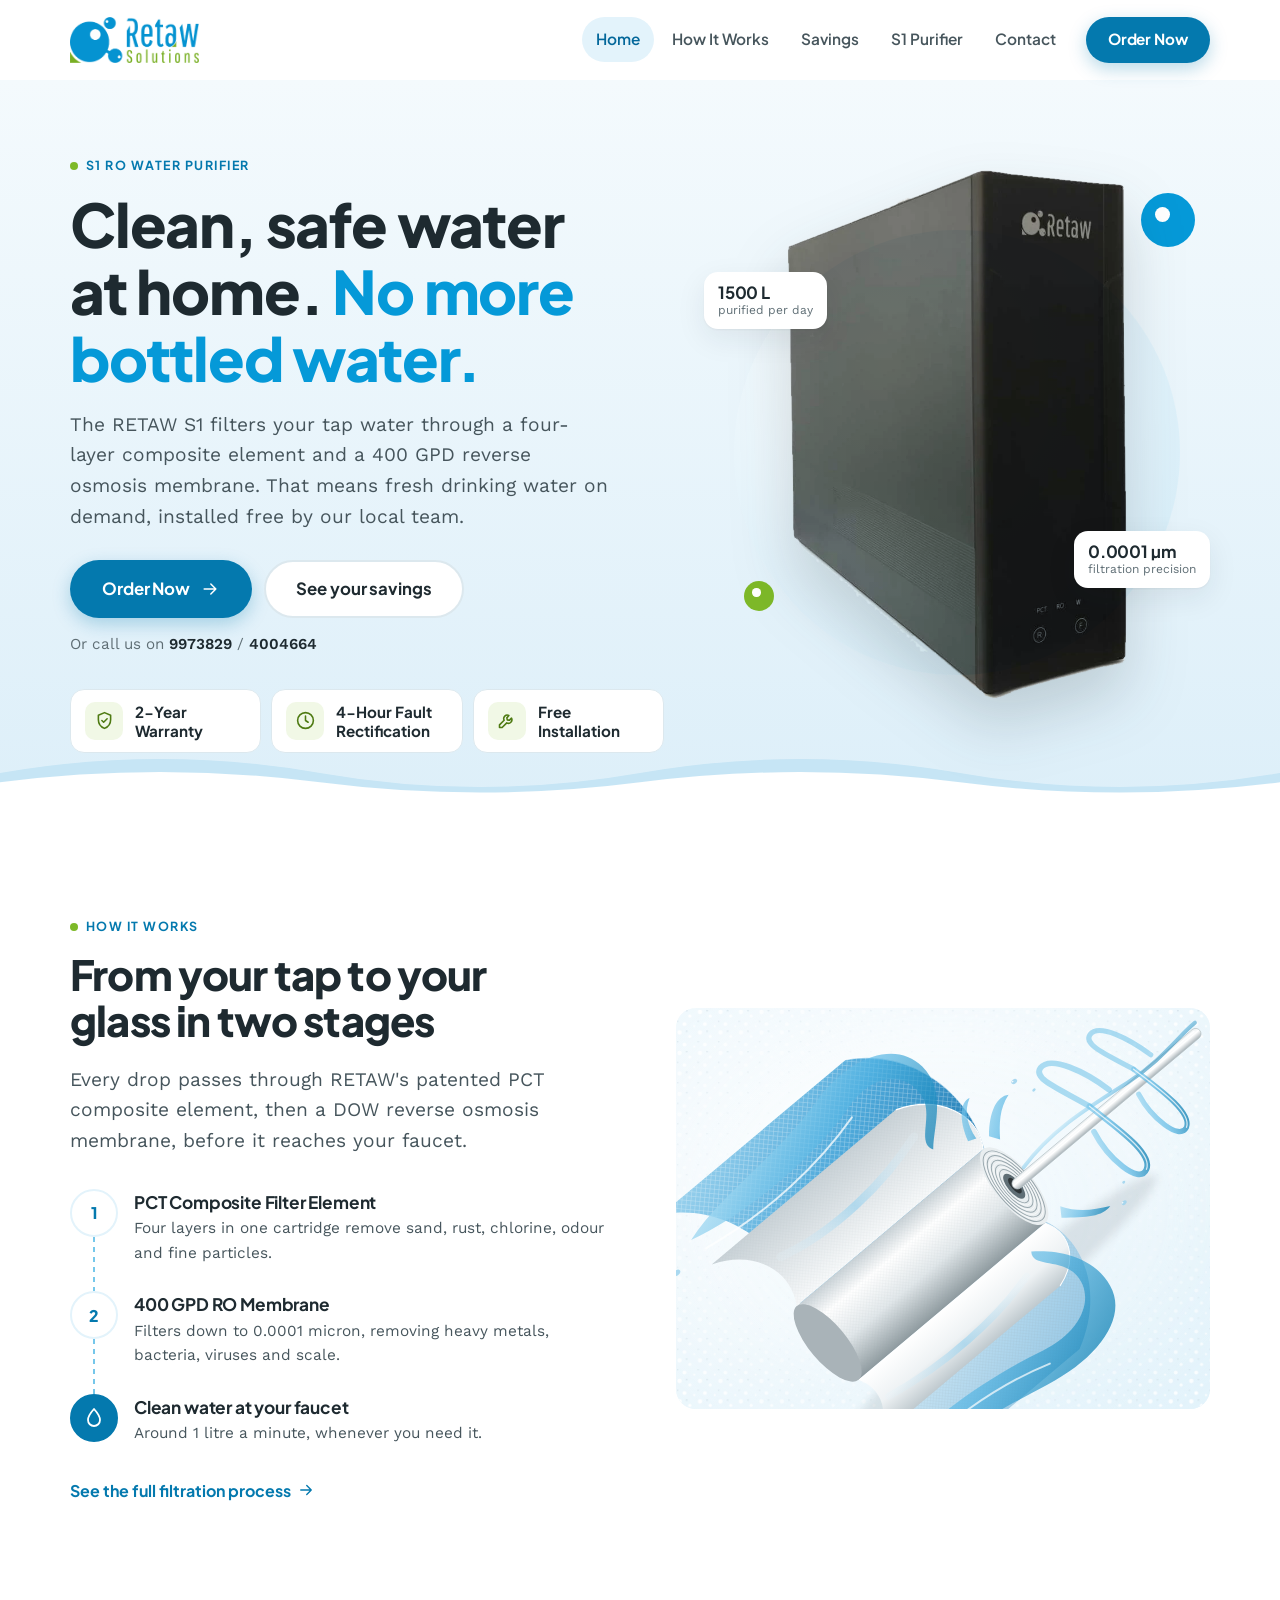
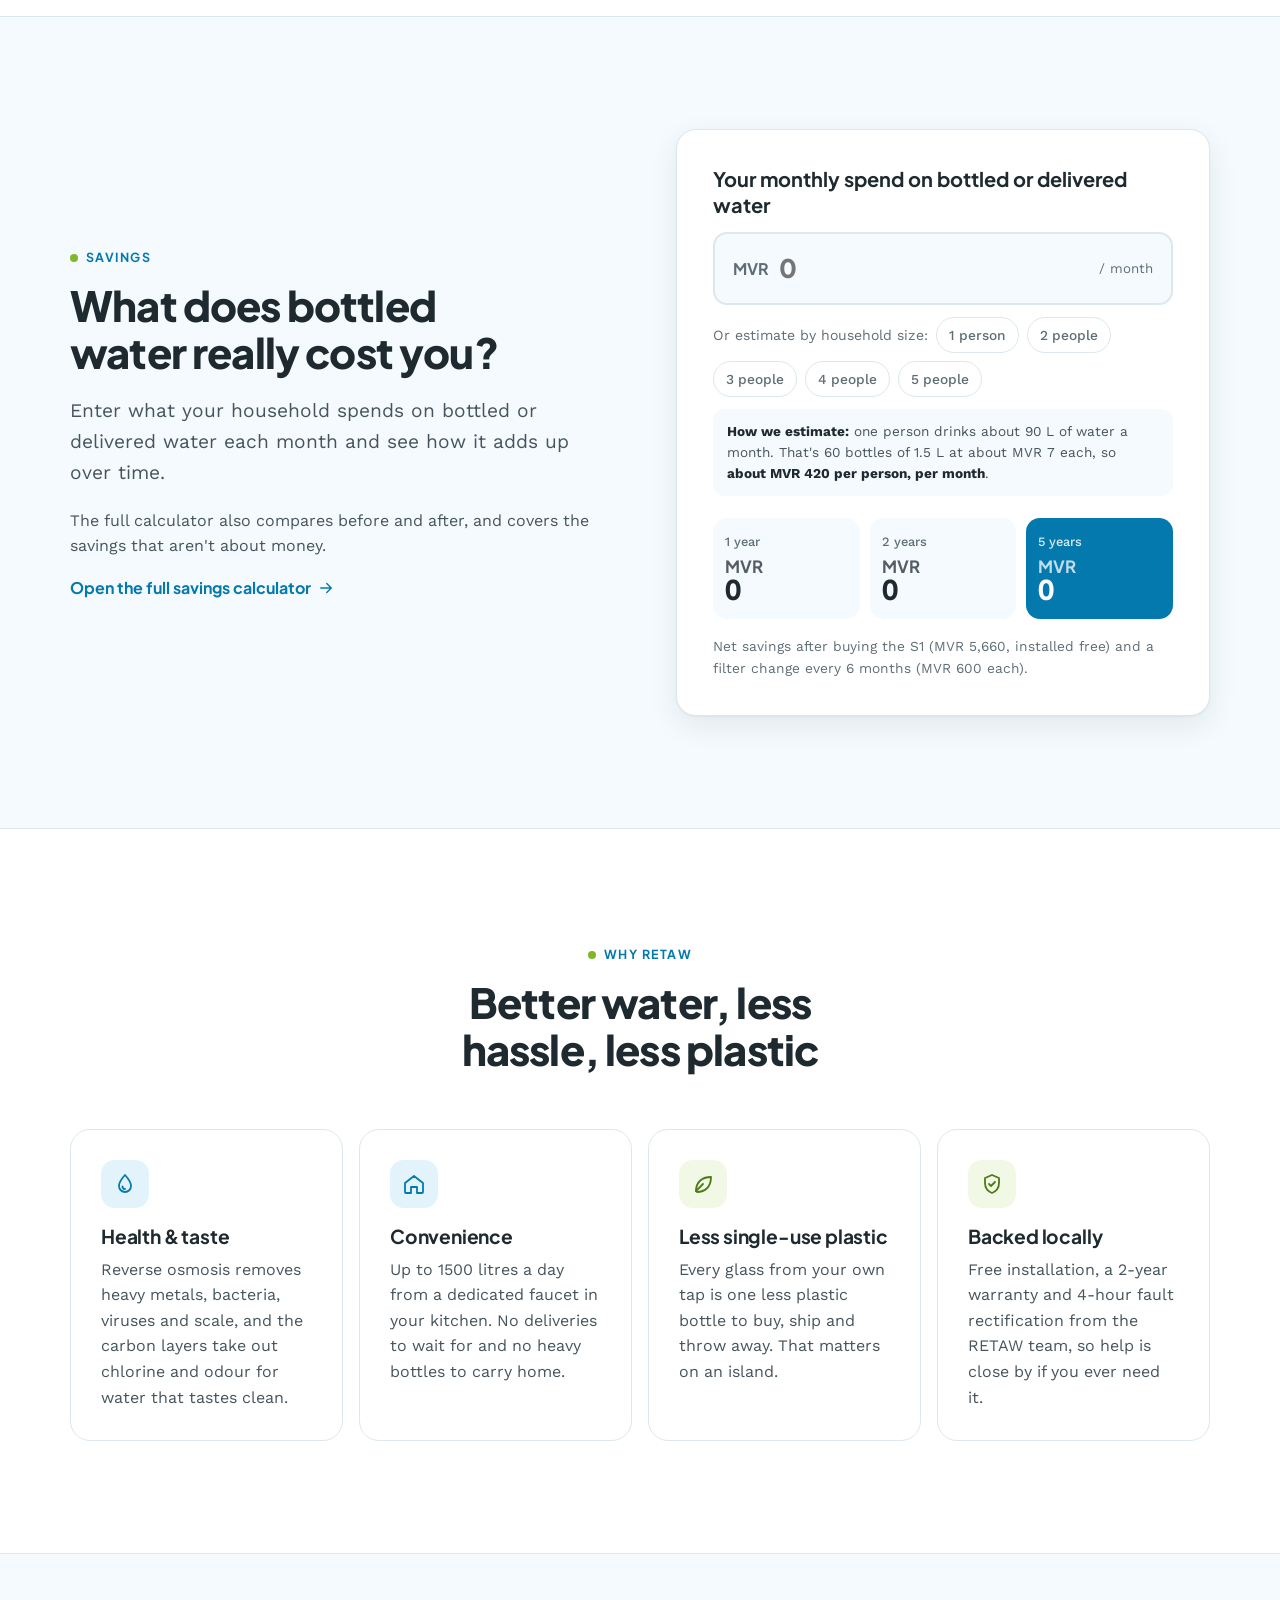
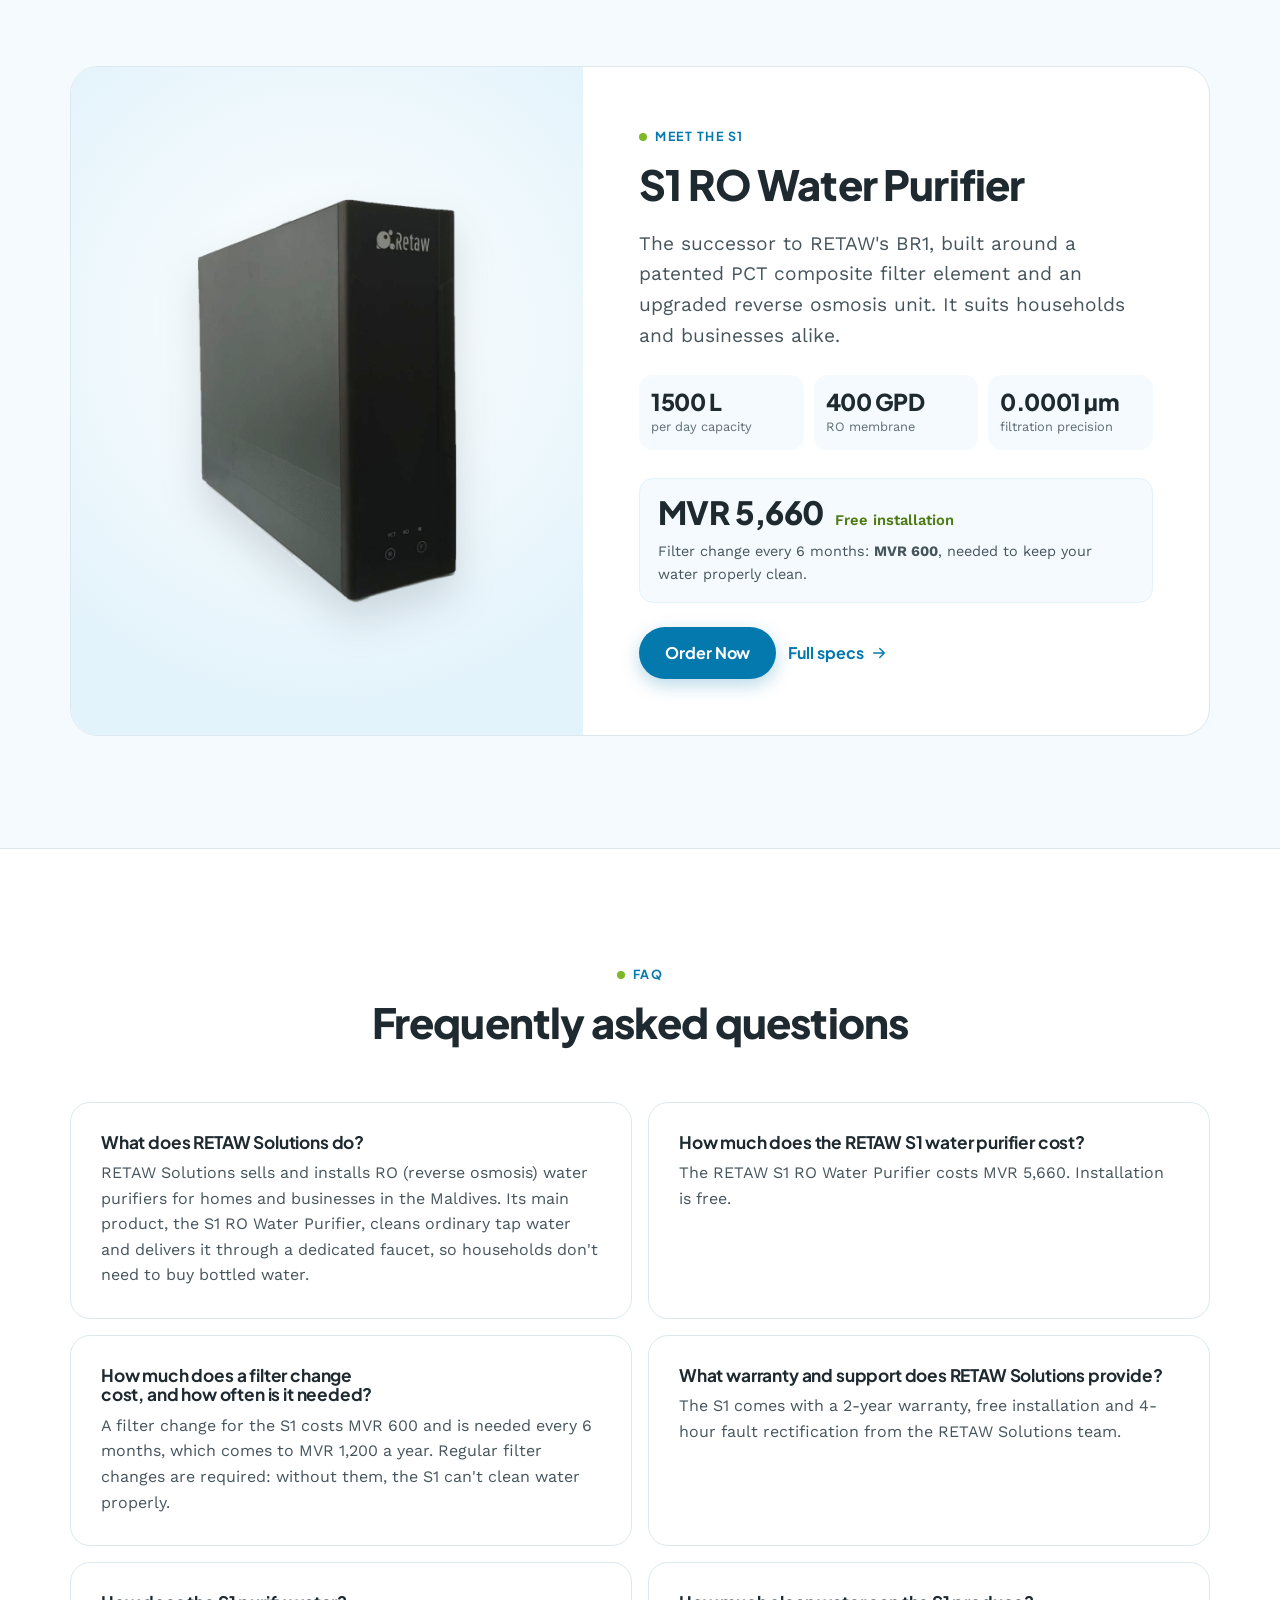
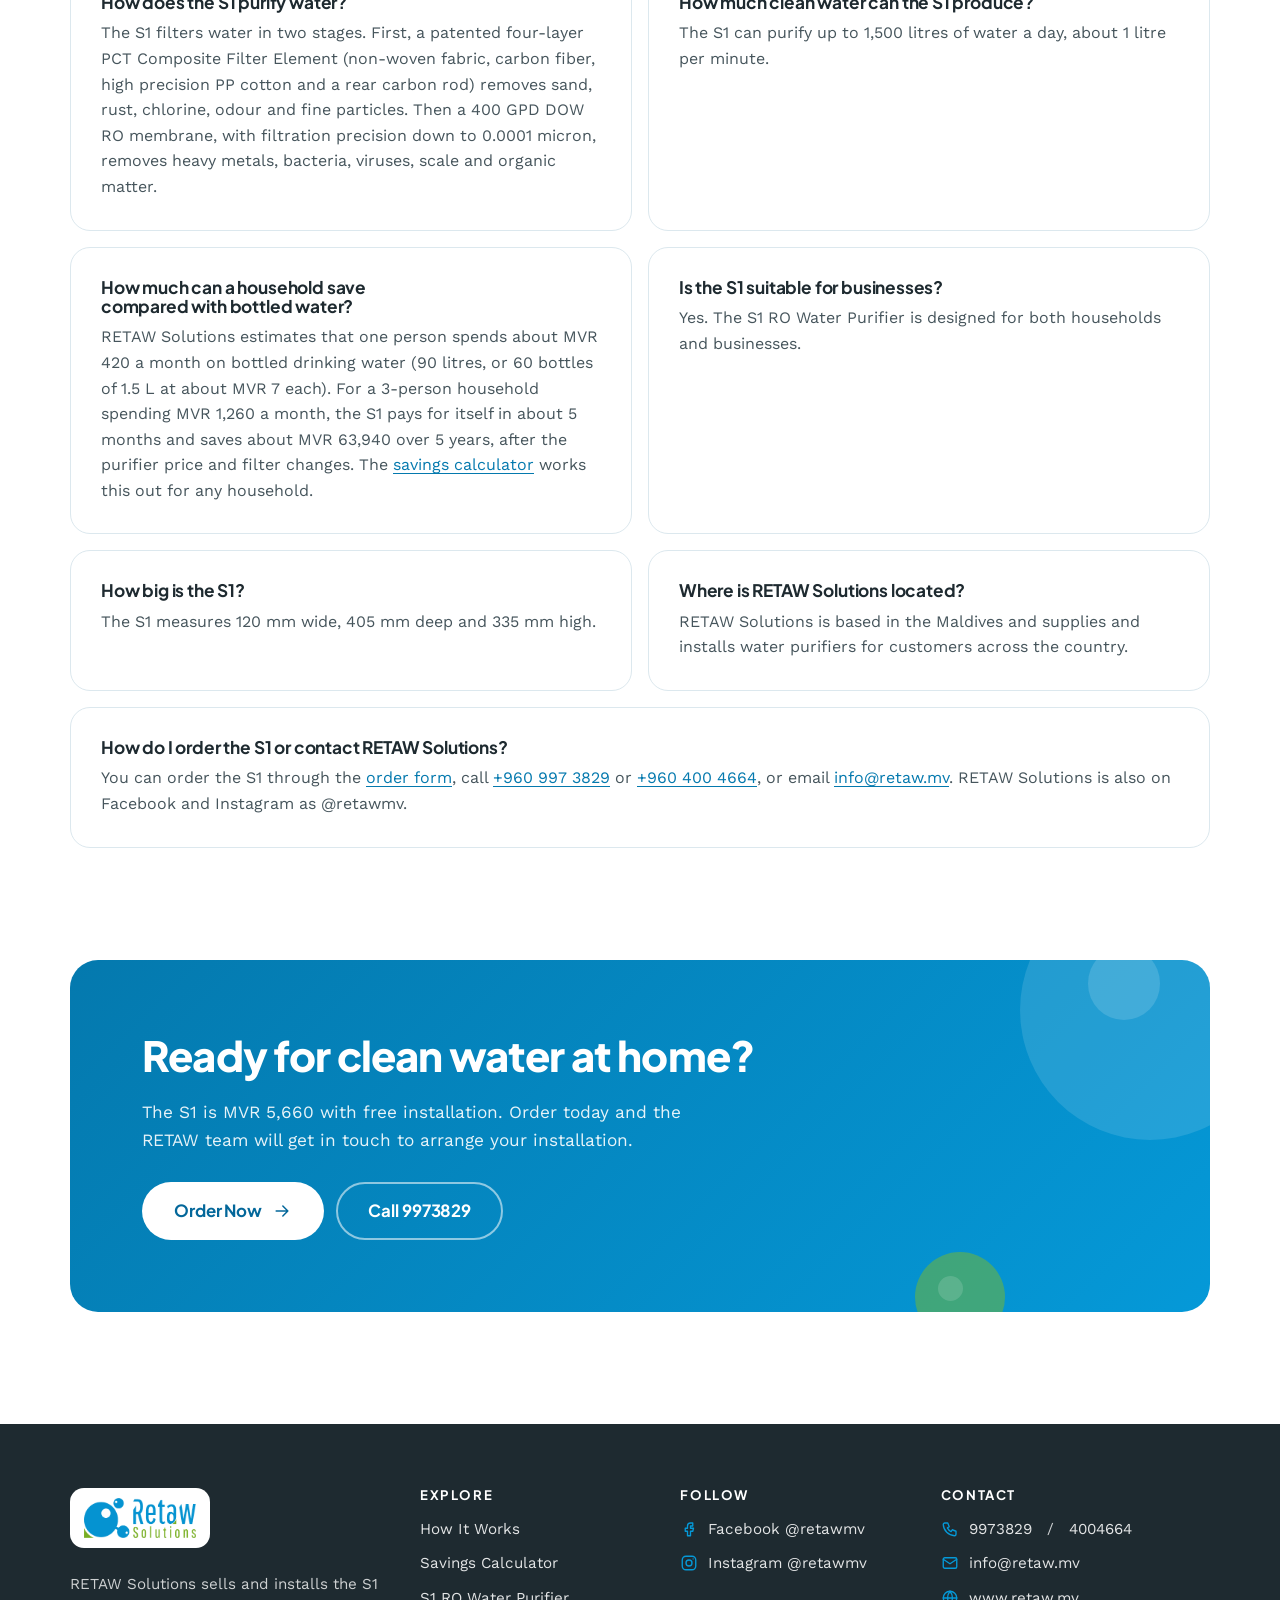
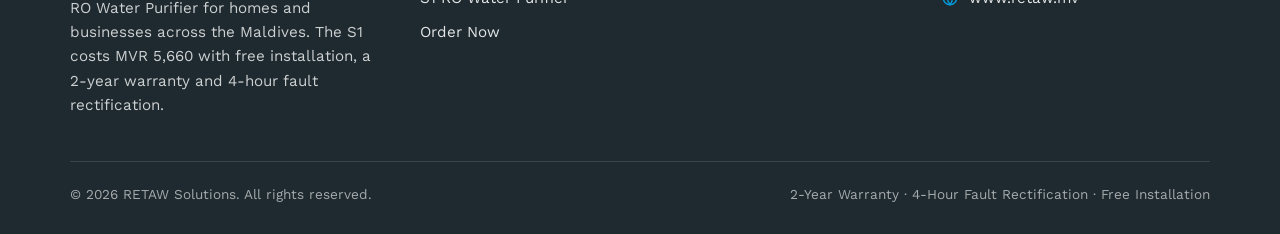
==== commit 4d7ba040: "Build out RETAW site: pricing, savings chart, SEO, AI search and animations - Redraw PCT cartridge a" ====
--- a/index.html
+++ b/index.html
@@ -3,12 +3,25 @@
 <head>
   <meta charset="utf-8">
   <meta name="viewport" content="width=device-width, initial-scale=1">
-  <title>RETAW Solutions | S1 RO Water Purifier in the Maldives</title>
-  <meta name="description" content="Clean, safe drinking water from your own tap with the RETAW S1 RO Water Purifier. Free installation, 2-year warranty and 4-hour fault rectification. Get a free quote.">
+  <title>Water Purifiers in the Maldives for Clean Water | RETAW</title>
+  <meta name="description" content="Clean, safe drinking water from your own tap with the RETAW S1 RO water purifier. MVR 5,660 with free installation and a 2-year warranty in the Maldives.">
+  <link rel="canonical" href="https://www.retaw.mv/">
   <meta name="theme-color" content="#0599D8">
-  <meta property="og:title" content="RETAW S1 RO Water Purifier">
-  <meta property="og:description" content="Clean, safe water at home without buying bottled water. Free installation, 2-year warranty.">
-  <meta property="og:image" content="assets/retaw-s1-product-photo.jpg">
+  <!-- Open Graph / Twitter Card -->
+  <meta property="og:type" content="website">
+  <meta property="og:site_name" content="RETAW Solutions">
+  <meta property="og:title" content="Water Purifiers in the Maldives for Clean Water | RETAW">
+  <meta property="og:description" content="Clean, safe drinking water from your own tap with the RETAW S1 RO water purifier. MVR 5,660 with free installation and a 2-year warranty in the Maldives.">
+  <meta property="og:url" content="https://www.retaw.mv/">
+  <meta property="og:image" content="https://www.retaw.mv/assets/og-image.jpg">
+  <meta property="og:image:width" content="1200">
+  <meta property="og:image:height" content="630">
+  <meta property="og:image:alt" content="RETAW Solutions logo beside the S1 RO water purifier">
+  <meta name="twitter:card" content="summary_large_image">
+  <meta name="twitter:title" content="Water Purifiers in the Maldives for Clean Water | RETAW">
+  <meta name="twitter:description" content="Clean, safe drinking water from your own tap with the RETAW S1 RO water purifier. MVR 5,660 with free installation and a 2-year warranty in the Maldives.">
+  <meta name="twitter:image" content="https://www.retaw.mv/assets/og-image.jpg">
+  <meta name="twitter:image:alt" content="RETAW Solutions logo beside the S1 RO water purifier">
   <link rel="icon" type="image/png" href="assets/favicon.png">
   <link rel="preconnect" href="https://fonts.googleapis.com">
   <link rel="preconnect" href="https://fonts.gstatic.com" crossorigin>
@@ -17,20 +30,170 @@
   <link rel="stylesheet" href="styles.css">
   <script>document.documentElement.classList.add("js")</script>
   <script src="app.js" defer></script>
+  <script type="application/ld+json">
+  {
+    "@context": "https://schema.org",
+    "@graph": [
+      {
+        "@type": "LocalBusiness",
+        "@id": "https://www.retaw.mv/#business",
+        "name": "RETAW Solutions",
+        "url": "https://www.retaw.mv/",
+        "logo": "https://www.retaw.mv/assets/retaw-logo.png",
+        "image": "https://www.retaw.mv/assets/og-image.jpg",
+        "description": "RETAW Solutions sells and installs RO water purifiers for homes and businesses across the Maldives.",
+        "telephone": "+960 997 3829",
+        "email": "info@retaw.mv",
+        "address": {
+          "@type": "PostalAddress",
+          "addressCountry": "MV"
+        },
+        "areaServed": {
+          "@type": "Country",
+          "name": "Maldives"
+        },
+        "contactPoint": [
+          {
+            "@type": "ContactPoint",
+            "telephone": "+960 997 3829",
+            "contactType": "customer service",
+            "areaServed": "MV",
+            "availableLanguage": "en"
+          },
+          {
+            "@type": "ContactPoint",
+            "telephone": "+960 400 4664",
+            "contactType": "customer service",
+            "areaServed": "MV",
+            "availableLanguage": "en"
+          }
+        ],
+        "sameAs": [
+          "https://www.facebook.com/retawmv",
+          "https://www.instagram.com/retawmv"
+        ]
+      },
+      {
+        "@type": "WebSite",
+        "@id": "https://www.retaw.mv/#website",
+        "url": "https://www.retaw.mv/",
+        "name": "RETAW Solutions",
+        "inLanguage": "en",
+        "publisher": {
+          "@id": "https://www.retaw.mv/#business"
+        }
+      },
+      {
+        "@type": "FAQPage",
+        "@id": "https://www.retaw.mv/#faq",
+        "mainEntity": [
+          {
+            "@type": "Question",
+            "name": "What does RETAW Solutions do?",
+            "acceptedAnswer": {
+              "@type": "Answer",
+              "text": "RETAW Solutions sells and installs RO (reverse osmosis) water purifiers for homes and businesses in the Maldives. Its main product, the S1 RO Water Purifier, cleans ordinary tap water and delivers it through a dedicated faucet, so households don't need to buy bottled water."
+            }
+          },
+          {
+            "@type": "Question",
+            "name": "How much does the RETAW S1 water purifier cost?",
+            "acceptedAnswer": {
+              "@type": "Answer",
+              "text": "The RETAW S1 RO Water Purifier costs MVR 5,660. Installation is free."
+            }
+          },
+          {
+            "@type": "Question",
+            "name": "How much does a filter change cost, and how often is it needed?",
+            "acceptedAnswer": {
+              "@type": "Answer",
+              "text": "A filter change for the S1 costs MVR 600 and is needed every 6 months, which comes to MVR 1,200 a year. Regular filter changes are required: without them, the S1 can't clean water properly."
+            }
+          },
+          {
+            "@type": "Question",
+            "name": "What warranty and support does RETAW Solutions provide?",
+            "acceptedAnswer": {
+              "@type": "Answer",
+              "text": "The S1 comes with a 2-year warranty, free installation and 4-hour fault rectification from the RETAW Solutions team."
+            }
+          },
+          {
+            "@type": "Question",
+            "name": "How does the S1 purify water?",
+            "acceptedAnswer": {
+              "@type": "Answer",
+              "text": "The S1 filters water in two stages. First, a patented four-layer PCT Composite Filter Element (non-woven fabric, carbon fiber, high precision PP cotton and a rear carbon rod) removes sand, rust, chlorine, odour and fine particles. Then a 400 GPD DOW RO membrane, with filtration precision down to 0.0001 micron, removes heavy metals, bacteria, viruses, scale and organic matter."
+            }
+          },
+          {
+            "@type": "Question",
+            "name": "How much clean water can the S1 produce?",
+            "acceptedAnswer": {
+              "@type": "Answer",
+              "text": "The S1 can purify up to 1,500 litres of water a day, about 1 litre per minute."
+            }
+          },
+          {
+            "@type": "Question",
+            "name": "How much can a household save compared with bottled water?",
+            "acceptedAnswer": {
+              "@type": "Answer",
+              "text": "RETAW Solutions estimates that one person spends about MVR 420 a month on bottled drinking water (90 litres, or 60 bottles of 1.5 L at about MVR 7 each). For a 3-person household spending MVR 1,260 a month, the S1 pays for itself in about 5 months and saves about MVR 63,940 over 5 years, after the purifier price and filter changes. The savings calculator works this out for any household."
+            }
+          },
+          {
+            "@type": "Question",
+            "name": "Is the S1 suitable for businesses?",
+            "acceptedAnswer": {
+              "@type": "Answer",
+              "text": "Yes. The S1 RO Water Purifier is designed for both households and businesses."
+            }
+          },
+          {
+            "@type": "Question",
+            "name": "How big is the S1?",
+            "acceptedAnswer": {
+              "@type": "Answer",
+              "text": "The S1 measures 120 mm wide, 405 mm deep and 335 mm high."
+            }
+          },
+          {
+            "@type": "Question",
+            "name": "Where is RETAW Solutions located?",
+            "acceptedAnswer": {
+              "@type": "Answer",
+              "text": "RETAW Solutions is based in the Maldives and supplies and installs water purifiers for customers across the country."
+            }
+          },
+          {
+            "@type": "Question",
+            "name": "How do I order the S1 or contact RETAW Solutions?",
+            "acceptedAnswer": {
+              "@type": "Answer",
+              "text": "You can order the S1 through the order form, call +960 997 3829 or +960 400 4664, or email info@retaw.mv. RETAW Solutions is also on Facebook and Instagram as @retawmv."
+            }
+          }
+        ]
+      }
+    ]
+  }
+  </script>
 </head>
 <body>
   <a class="skip" href="#main">Skip to content</a>
 
   <header class="site-header" data-header>
     <div class="container header-inner">
-      <a class="brand" href="index.html"><img src="assets/retaw-logo.png" alt="Retaw Solutions" width="600" height="214"></a>
+      <a class="brand" href="./"><img src="assets/retaw-logo.png" alt="RETAW Solutions home page" width="600" height="214"></a>
       <nav class="nav" id="site-nav" data-nav aria-label="Main">
-        <a href="index.html" aria-current="page">Home</a>
-        <a href="how-it-works.html">How It Works</a>
-        <a href="savings.html">Savings</a>
-        <a href="product.html">S1 Purifier</a>
-        <a href="contact.html">Contact</a>
-        <a class="btn btn-primary" href="contact.html#quote">Get a Free Quote</a>
+        <a href="./" aria-current="page">Home</a>
+        <a href="how-it-works">How It Works</a>
+        <a href="savings">Savings</a>
+        <a href="product">S1 Purifier</a>
+        <a href="contact">Contact</a>
+        <a class="btn btn-primary" href="contact#order">Order Now</a>
       </nav>
       <button class="nav-toggle" type="button" aria-expanded="false" aria-controls="site-nav" data-nav-toggle>
         <span class="nav-toggle-bars"></span><span class="sr-only">Menu</span>
@@ -47,9 +210,9 @@
           <h1>Clean, safe water at home. <em>No more bottled water.</em></h1>
           <p class="lede">The RETAW S1 filters your tap water through a four-layer composite element and a 400&nbsp;GPD reverse osmosis membrane. That means fresh drinking water on demand, installed free by our local team.</p>
           <div class="cta-row">
-            <a class="btn btn-primary btn-lg" href="contact.html#quote">Get a Free Quote
+            <a class="btn btn-primary btn-lg" href="contact#order">Order Now
               <svg class="i i--arrow" viewBox="0 0 24 24" aria-hidden="true"><path d="M5 12h14M13 6l6 6-6 6"/></svg></a>
-            <a class="btn btn-secondary btn-lg" href="savings.html">See your savings</a>
+            <a class="btn btn-secondary btn-lg" href="savings">See your savings</a>
           </div>
           <p class="hero-call">Or call us on <a href="tel:+9609973829">9973829</a> / <a href="tel:+9604004664">4004664</a></p>
         </div>
@@ -64,7 +227,7 @@
           <span class="hero-disc" aria-hidden="true"></span>
           <span class="bubble bubble--a" aria-hidden="true"></span>
           <span class="bubble bubble--b" aria-hidden="true"></span>
-          <img class="hero-product" src="assets/retaw-s1-product-cutout.webp" alt="The RETAW S1 RO Water Purifier unit" width="594" height="924" fetchpriority="high">
+          <img class="hero-product" src="assets/retaw-s1-product-cutout.webp" alt="RETAW S1 RO water purifier, a slim black reverse osmosis unit for clean drinking water at home" width="594" height="924" fetchpriority="high">
           <div class="spec-chip spec-chip--a"><strong>1500 L</strong>purified per day</div>
           <div class="spec-chip spec-chip--b"><strong>0.0001 µm</strong>filtration precision</div>
         </div>
@@ -98,11 +261,11 @@
               <div><h3>Clean water at your faucet</h3><p>Around 1 litre a minute, whenever you need it.</p></div>
             </li>
           </ol>
-          <a class="text-link" href="how-it-works.html">See the full filtration process
+          <a class="text-link" href="how-it-works">See the full filtration process
             <svg class="i" viewBox="0 0 24 24" aria-hidden="true"><path d="M5 12h14M13 6l6 6-6 6"/></svg></a>
         </div>
         <div class="media-frame reveal reveal--right" style="aspect-ratio:4/3">
-          <img src="assets/retaw-ro-membrane-illustration.jpg" alt="Illustration of the layered RO membrane with water flowing through it" width="1200" height="898" loading="lazy" decoding="async">
+          <img src="assets/retaw-ro-membrane.svg" alt="Illustration of the spiral-wound RO membrane unrolling, with water flowing through its layers" width="1200" height="900" loading="lazy" decoding="async">
         </div>
       </div>
     </section>
@@ -115,7 +278,7 @@
           <h2>What does bottled water really cost you?</h2>
           <p class="lede">Enter what your household spends on bottled or delivered water each month and see how it adds up over time.</p>
           <p style="color:var(--ink-2)">The full calculator also compares before and after, and covers the savings that aren't about money.</p>
-          <a class="text-link" href="savings.html">Open the full savings calculator
+          <a class="text-link" href="savings">Open the full savings calculator
             <svg class="i" viewBox="0 0 24 24" aria-hidden="true"><path d="M5 12h14M13 6l6 6-6 6"/></svg></a>
         </div>
 
@@ -126,18 +289,21 @@
             <input id="spend-home" type="number" inputmode="decimal" min="0" step="1" placeholder="0" data-calc-input>
             <small>/ month</small>
           </div>
-          <div class="calc-chips"><span>Try an example:</span>
-            <button type="button" class="chip" data-calc-preset="300">MVR 300</button>
-            <button type="button" class="chip" data-calc-preset="600">MVR 600</button>
-            <button type="button" class="chip" data-calc-preset="1000">MVR 1,000</button>
-          </div>
+          <div class="calc-chips" role="group" aria-label="Estimate by household size"><span>Or estimate by household size:</span>
+            <button type="button" class="chip" data-calc-people="1" aria-pressed="false">1 person</button>
+            <button type="button" class="chip" data-calc-people="2" aria-pressed="false">2 people</button>
+            <button type="button" class="chip" data-calc-people="3" aria-pressed="false">3 people</button>
+            <button type="button" class="chip" data-calc-people="4" aria-pressed="false">4 people</button>
+            <button type="button" class="chip" data-calc-people="5" aria-pressed="false">5 people</button>
+          </div>
+          <p class="calc-basis" data-calc-basis aria-live="polite" hidden></p>
+          <p class="calc-estimate"><strong>How we estimate:</strong> one person drinks about 90&nbsp;L of water a month. That's 60 bottles of 1.5&nbsp;L at about MVR&nbsp;7 each, so <strong>about MVR&nbsp;420 per person, per month</strong>.</p>
           <div class="calc-results" aria-live="polite">
             <div class="calc-result"><span class="calc-period">1 year</span><span class="calc-value"><small>MVR</small><span data-calc-out="1">0</span></span></div>
             <div class="calc-result"><span class="calc-period">2 years</span><span class="calc-value"><small>MVR</small><span data-calc-out="2">0</span></span></div>
             <div class="calc-result calc-result--feature"><span class="calc-period">5 years</span><span class="calc-value"><small>MVR</small><span data-calc-out="5">0</span></span></div>
           </div>
-          <p class="calc-note" data-running-state="unset">Bottled-water spend avoided. Filter replacement costs aren't included yet, and the S1 itself is priced by quote.</p>
-          <p class="calc-note" data-running-state="set" hidden>Estimated savings after filter and membrane replacements. The S1 itself is priced by quote.</p>
+          <p class="calc-note">Net savings after buying the S1 (MVR 5,660, installed free) and a filter change every 6 months (MVR 600 each).</p>
         </form>
       </div>
     </section>
@@ -179,7 +345,7 @@
       <div class="container">
         <article class="product-card reveal">
           <div class="product-card-media">
-            <img src="assets/retaw-s1-product-cutout.webp" alt="RETAW S1 RO Water Purifier" width="594" height="924" loading="lazy" decoding="async">
+            <img src="assets/retaw-s1-product-cutout.webp" alt="The black RETAW S1 RO water purifier unit, seen from the side" width="594" height="924" loading="lazy" decoding="async">
           </div>
           <div class="product-card-body">
             <p class="eyebrow">Meet the S1</p>
@@ -190,9 +356,13 @@
               <li><strong>400 GPD</strong><span>RO membrane</span></li>
               <li><strong>0.0001 µm</strong><span>filtration precision</span></li>
             </ul>
+            <div class="price-block">
+              <p class="price-line"><strong>MVR 5,660</strong><span>Free installation</span></p>
+              <p class="price-note">Filter change every 6 months: <strong>MVR 600</strong>, needed to keep your water properly clean.</p>
+            </div>
             <div class="cta-row">
-              <a class="btn btn-primary" href="contact.html#quote">Get a Free Quote</a>
-              <a class="text-link" href="product.html">Full specs
+              <a class="btn btn-primary" href="contact#order">Order Now</a>
+              <a class="text-link" href="product">Full specs
                 <svg class="i" viewBox="0 0 24 24" aria-hidden="true"><path d="M5 12h14M13 6l6 6-6 6"/></svg></a>
             </div>
           </div>
@@ -200,16 +370,72 @@
       </div>
     </section>
 
+    <!-- ============ FAQ (mirrored in the FAQPage JSON-LD in <head>) ============ -->
+    <section class="section" aria-labelledby="faq-title">
+      <div class="container">
+        <div class="section-head section-head--center reveal">
+          <p class="eyebrow">FAQ</p>
+          <h2 id="faq-title">Frequently asked questions</h2>
+        </div>
+        <div class="faq-grid">
+          <article class="card faq-item">
+            <h3>What does RETAW Solutions do?</h3>
+            <p>RETAW Solutions sells and installs RO (reverse osmosis) water purifiers for homes and businesses in the Maldives. Its main product, the S1 RO Water Purifier, cleans ordinary tap water and delivers it through a dedicated faucet, so households don't need to buy bottled water.</p>
+          </article>
+          <article class="card faq-item">
+            <h3>How much does the RETAW S1 water purifier cost?</h3>
+            <p>The RETAW S1 RO Water Purifier costs MVR 5,660. Installation is free.</p>
+          </article>
+          <article class="card faq-item">
+            <h3>How much does a filter change cost, and how often is it needed?</h3>
+            <p>A filter change for the S1 costs MVR 600 and is needed every 6 months, which comes to MVR 1,200 a year. Regular filter changes are required: without them, the S1 can't clean water properly.</p>
+          </article>
+          <article class="card faq-item">
+            <h3>What warranty and support does RETAW Solutions provide?</h3>
+            <p>The S1 comes with a 2-year warranty, free installation and 4-hour fault rectification from the RETAW Solutions team.</p>
+          </article>
+          <article class="card faq-item">
+            <h3>How does the S1 purify water?</h3>
+            <p>The S1 filters water in two stages. First, a patented four-layer PCT Composite Filter Element (non-woven fabric, carbon fiber, high precision PP cotton and a rear carbon rod) removes sand, rust, chlorine, odour and fine particles. Then a 400 GPD DOW RO membrane, with filtration precision down to 0.0001 micron, removes heavy metals, bacteria, viruses, scale and organic matter.</p>
+          </article>
+          <article class="card faq-item">
+            <h3>How much clean water can the S1 produce?</h3>
+            <p>The S1 can purify up to 1,500 litres of water a day, about 1 litre per minute.</p>
+          </article>
+          <article class="card faq-item">
+            <h3>How much can a household save compared with bottled water?</h3>
+            <p>RETAW Solutions estimates that one person spends about MVR 420 a month on bottled drinking water (90 litres, or 60 bottles of 1.5 L at about MVR 7 each). For a 3-person household spending MVR 1,260 a month, the S1 pays for itself in about 5 months and saves about MVR 63,940 over 5 years, after the purifier price and filter changes. The <a href="savings">savings calculator</a> works this out for any household.</p>
+          </article>
+          <article class="card faq-item">
+            <h3>Is the S1 suitable for businesses?</h3>
+            <p>Yes. The S1 RO Water Purifier is designed for both households and businesses.</p>
+          </article>
+          <article class="card faq-item">
+            <h3>How big is the S1?</h3>
+            <p>The S1 measures 120 mm wide, 405 mm deep and 335 mm high.</p>
+          </article>
+          <article class="card faq-item">
+            <h3>Where is RETAW Solutions located?</h3>
+            <p>RETAW Solutions is based in the Maldives and supplies and installs water purifiers for customers across the country.</p>
+          </article>
+          <article class="card faq-item">
+            <h3>How do I order the S1 or contact RETAW Solutions?</h3>
+            <p>You can order the S1 through the <a href="contact#order">order form</a>, call <a href="tel:+9609973829">+960 997 3829</a> or <a href="tel:+9604004664">+960 400 4664</a>, or email <a href="mailto:info@retaw.mv">info@retaw.mv</a>. RETAW Solutions is also on Facebook and Instagram as @retawmv.</p>
+          </article>
+        </div>
+      </div>
+    </section>
+
     <!-- ============ FINAL CTA ============ -->
-    <section class="section">
+    <section class="section" style="padding-top:0">
       <div class="container">
         <div class="cta-band reveal">
           <span class="bubble bubble--a" aria-hidden="true"></span>
           <span class="bubble bubble--b" aria-hidden="true"></span>
           <h2>Ready for clean water at home?</h2>
-          <p>Tell us where you are and we'll arrange a free, no-obligation quote. Installation is free.</p>
+          <p>The S1 is MVR 5,660 with free installation. Order today and the RETAW team will get in touch to arrange your installation.</p>
           <div class="cta-row">
-            <a class="btn btn-light btn-lg" href="contact.html#quote">Get a Free Quote
+            <a class="btn btn-light btn-lg" href="contact#order">Order Now
               <svg class="i i--arrow" viewBox="0 0 24 24" aria-hidden="true"><path d="M5 12h14M13 6l6 6-6 6"/></svg></a>
             <a class="btn btn-outline-light btn-lg" href="tel:+9609973829">Call 9973829</a>
           </div>
@@ -222,20 +448,20 @@
     <div class="container">
       <div class="footer-grid">
         <div>
-          <a class="footer-logo" href="index.html"><img src="assets/retaw-logo.png" alt="Retaw Solutions" width="600" height="214" loading="lazy"></a>
-          <p>RO water purifiers for homes and businesses in the Maldives, with free installation and local service.</p>
+          <a class="footer-logo" href="./"><img src="assets/retaw-logo.png" alt="RETAW Solutions home page" width="600" height="214" loading="lazy"></a>
+          <p>RETAW Solutions sells and installs the S1 RO Water Purifier for homes and businesses across the Maldives. The S1 costs MVR 5,660 with free installation, a 2-year warranty and 4-hour fault rectification.</p>
         </div>
         <div>
-          <h4>Explore</h4>
+          <h2 class="footer-heading">Explore</h2>
           <ul class="footer-links">
-            <li><a href="how-it-works.html">How It Works</a></li>
-            <li><a href="savings.html">Savings Calculator</a></li>
-            <li><a href="product.html">S1 RO Water Purifier</a></li>
-            <li><a href="contact.html#quote">Get a Free Quote</a></li>
+            <li><a href="how-it-works">How It Works</a></li>
+            <li><a href="savings">Savings Calculator</a></li>
+            <li><a href="product">S1 RO Water Purifier</a></li>
+            <li><a href="contact#order">Order Now</a></li>
           </ul>
         </div>
         <div>
-          <h4>Follow</h4>
+          <h2 class="footer-heading">Follow</h2>
           <ul class="footer-contact">
             <!-- TODO(RETAW): confirm the exact Facebook / Instagram profile URLs for @retawmv -->
             <li><svg class="i" viewBox="0 0 24 24" aria-hidden="true"><path d="M14 8h3V4h-3a4 4 0 0 0-4 4v3H7v4h3v6h4v-6h3l1-4h-4V8z"/></svg><a href="https://www.facebook.com/retawmv" rel="noopener" target="_blank">Facebook @retawmv</a></li>
@@ -243,7 +469,7 @@
           </ul>
         </div>
         <div>
-          <h4>Contact</h4>
+          <h2 class="footer-heading">Contact</h2>
           <ul class="footer-contact">
             <li><svg class="i" viewBox="0 0 24 24" aria-hidden="true"><path d="M5 4h4l2 5-2.5 1.5a11 11 0 0 0 5 5L15 13l5 2v4a2 2 0 0 1-2 2A16 16 0 0 1 3 6a2 2 0 0 1 2-2"/></svg><a href="tel:+9609973829">9973829</a>&nbsp;/&nbsp;<a href="tel:+9604004664">4004664</a></li>
             <li><svg class="i" viewBox="0 0 24 24" aria-hidden="true"><rect x="3" y="5" width="18" height="14" rx="2"/><path d="M3 7l9 6 9-6"/></svg><a href="mailto:info@retaw.mv">info@retaw.mv</a></li>
@@ -252,7 +478,7 @@
         </div>
       </div>
       <div class="footer-bottom">
-        <span>© <span data-year>2026</span> Retaw Solutions. All rights reserved.</span>
+        <span>© <span data-year>2026</span> RETAW Solutions. All rights reserved.</span>
         <span>2-Year Warranty · 4-Hour Fault Rectification · Free Installation</span>
       </div>
     </div>
@@ -261,7 +487,7 @@
   <div class="sticky-cta" data-sticky-cta>
     <a class="btn btn-secondary" href="tel:+9609973829" aria-label="Call RETAW on 9973829">
       <svg class="i" viewBox="0 0 24 24" aria-hidden="true"><path d="M5 4h4l2 5-2.5 1.5a11 11 0 0 0 5 5L15 13l5 2v4a2 2 0 0 1-2 2A16 16 0 0 1 3 6a2 2 0 0 1 2-2"/></svg>Call</a>
-    <a class="btn btn-primary" href="contact.html#quote">Get a Free Quote</a>
+    <a class="btn btn-primary" href="contact#order">Order Now</a>
   </div>
 </body>
 </html>
--- a/styles.css
+++ b/styles.css
@@ -82,7 +82,7 @@
 /* ---------- Layout ---------- */
 .container { width: 100%; max-width: 1180px; margin-inline: auto; padding-inline: var(--gutter); }
 .section { padding-block: clamp(64px, 10vw, 112px); }
-.section--tint { background: var(--blue-50); }
+.section--tint { background: var(--blue-50); border-block: 1px solid var(--line); }
 .section-head { max-width: 680px; margin-bottom: clamp(32px, 5vw, 56px); }
 .section-head--center { margin-inline: auto; text-align: center; }
 .lede { font-size: clamp(1.05rem, 2.2vw, 1.2rem); color: var(--ink-2); }
@@ -114,6 +114,12 @@
 .btn-secondary:hover { border-color: var(--blue); color: var(--blue-700); }
 .btn-light { background: #fff; color: var(--blue-700); }
 .btn-light:hover { background: var(--blue-50); color: var(--blue-700); }
+/* Primary CTAs: small tactile response. Gentle lift on hover (colour deepens via the rules above), quick press on click */
+.btn-primary, .btn-light { transition: background-color .2s, color .2s, border-color .2s, transform .18s var(--ease), box-shadow .2s; }
+@media (hover: hover) {
+  .btn-primary:hover, .btn-light:hover { transform: scale(1.03); }
+}
+.btn-primary:active, .btn-light:active { transform: scale(.97); transition-duration: .08s; }
 .btn-outline-light { color: #fff; border-color: rgba(255,255,255,.55); }
 .btn-outline-light:hover { color: #fff; border-color: #fff; background: rgba(255,255,255,.08); }
 .btn-lg { min-height: 58px; padding: 0 30px; font-size: 1.05rem; }
@@ -201,7 +207,8 @@
 /* ---------- Hero ---------- */
 .hero {
   position: relative; overflow: hidden;
-  background: linear-gradient(180deg, #fff 0%, var(--blue-50) 100%);
+  /* Deeper tint than --blue-50 so the hero reads as its own band against the white section below */
+  background: linear-gradient(180deg, var(--blue-50) 0%, #DDEFF9 100%);
   padding-top: clamp(28px, 6vw, 72px);
 }
 .hero-grid {
@@ -225,8 +232,9 @@
 }
 .bubble { position: absolute; border-radius: 50%; background: var(--blue); }
 .bubble::after { content: ""; position: absolute; width: 28%; height: 28%; border-radius: 50%; background: #fff; top: 26%; left: 26%; }
-.hero .bubble--a { width: 54px; height: 54px; top: 4%; right: 3%; animation: float 7s ease-in-out infinite; }
-.hero .bubble--b { width: 30px; height: 30px; bottom: 22%; left: 8%; background: var(--green); animation: float 6s ease-in-out -2s infinite; }
+/* Bubbles stay still: the trust-badge pop-in is the one motion in the hero */
+.hero .bubble--a { width: 54px; height: 54px; top: 4%; right: 3%; }
+.hero .bubble--b { width: 30px; height: 30px; bottom: 22%; left: 8%; background: var(--green); }
 .hero-product {
   position: relative; width: min(62%, 300px); mix-blend-mode: multiply;
   filter: drop-shadow(0 30px 30px rgba(30, 42, 48, .18));
@@ -253,6 +261,11 @@
   background: var(--green-50); color: var(--green-700);
 }
 .trust .i { width: 21px; height: 21px; }
+/* Badge icons pop in, slightly staggered, when the badge row scrolls into view */
+.js .trust .i-wrap { opacity: 0; transform: scale(.5); transition: opacity .25s ease, transform .42s cubic-bezier(.34, 1.56, .64, 1); }
+.js .trust.is-popped .i-wrap { opacity: 1; transform: none; }
+.js .trust li:nth-child(2) .i-wrap { transition-delay: .09s; }
+.js .trust li:nth-child(3) .i-wrap { transition-delay: .18s; }
 
 @media (min-width: 640px) {
   .trust { grid-template-columns: repeat(3, 1fr); }
@@ -273,14 +286,15 @@
 /* Animated wave */
 .wave { position: relative; height: 56px; margin-top: -8px; overflow: hidden; pointer-events: none; }
 .wave svg { position: absolute; bottom: 0; left: 0; width: 200%; max-width: none; height: 100%; }
-.wave-back { fill: var(--blue-100); animation: wave 18s linear infinite; }
-.wave-front { fill: #fff; animation: wave 11s linear infinite reverse; }
+/* Slow, continuous drift: more felt than seen */
+.wave-back { fill: #C6E5F5; animation: wave 60s linear infinite; }
+.wave-front { fill: #fff; animation: wave 42s linear infinite reverse; }
 .wave--to-tint .wave-front { fill: var(--blue-50); }
 @keyframes wave { from { transform: translateX(0); } to { transform: translateX(-50%); } }
 @keyframes float { 0%, 100% { transform: translateY(0); } 50% { transform: translateY(-10px); } }
 
 /* ---------- Page hero (inner pages) ---------- */
-.page-hero { background: linear-gradient(180deg, #fff 0%, var(--blue-50) 100%); padding-top: clamp(40px, 7vw, 88px); position: relative; overflow: hidden; }
+.page-hero { background: linear-gradient(180deg, var(--blue-50) 0%, #DDEFF9 100%); padding-top: clamp(40px, 7vw, 88px); position: relative; overflow: hidden; }
 .page-hero .container { position: relative; z-index: 1; }
 .page-hero .lede { max-width: 640px; }
 .page-hero .bubble--a { width: 120px; height: 120px; right: -30px; top: 30px; opacity: .1; }
@@ -315,9 +329,10 @@
   content: ""; position: absolute; left: 23px; top: 48px; bottom: 0; width: 2px;
   background-image: linear-gradient(180deg, var(--blue) 50%, transparent 50%);
   background-size: 2px 10px; opacity: .55;
-  animation: flow-y 1s linear infinite;
-}
-.flow h3 { margin: 4px 0 4px; font-size: 1.08rem; }
+  animation: flow-y 1s linear .6s infinite; /* starts once the section entrance has finished */
+}
+/* .flow-title is an h2 on How It Works (for heading hierarchy) styled exactly like .flow h3 */
+.flow h3, .flow .flow-title { margin: 4px 0 4px; font-size: 1.08rem; font-weight: 700; letter-spacing: -0.01em; }
 .flow p { color: var(--ink-2); font-size: .96rem; }
 @keyframes flow-y { from { background-position: 0 0; } to { background-position: 0 10px; } }
 
@@ -332,7 +347,7 @@
 }
 @keyframes flow-x { from { background-position: 0 0; } to { background-position: 10px 0; } }
 
-.media-frame { border-radius: var(--radius); overflow: hidden; background: var(--blue-50); }
+.media-frame { position: relative; border-radius: var(--radius); overflow: hidden; background: var(--blue-50); }
 .media-frame img { width: 100%; height: 100%; object-fit: cover; }
 
 /* ---------- Savings calculator ---------- */
@@ -360,6 +375,15 @@
   font-size: .86rem; font-weight: 500; cursor: pointer; transition: border-color .2s, color .2s;
 }
 .chip:hover { border-color: var(--blue); color: var(--blue-700); }
+.chip[aria-pressed="true"] { background: var(--blue-600); border-color: var(--blue-600); color: #fff; }
+.calc-basis { margin: 10px 0 0; font-size: .9rem; font-weight: 600; color: var(--blue-700); }
+.calc-estimate {
+  margin: 12px 0 0; padding: 12px 14px; border-radius: 12px; background: var(--blue-50);
+  font-size: .85rem; line-height: 1.55; color: var(--ink-2);
+}
+.calc-estimate strong { color: var(--ink); }
+.calc-estimate ul { margin: 6px 0; padding-left: 18px; }
+.calc-estimate li { margin: 2px 0; }
 
 .calc-results { display: grid; grid-template-columns: repeat(3, 1fr); gap: 10px; margin-top: 22px; }
 .calc-result {
@@ -372,15 +396,25 @@
 .calc-value { font-family: var(--font-head); font-weight: 800; font-size: clamp(1.05rem, 3.6vw, 1.7rem); letter-spacing: -0.02em; line-height: 1.1; font-variant-numeric: tabular-nums; overflow-wrap: anywhere; }
 .calc-value small { display: block; font-size: .62em; font-weight: 700; opacity: .75; letter-spacing: 0; }
 .calc-note { font-size: .86rem; color: var(--ink-3); margin-top: 16px; }
+.calc-result.is-negative .calc-value { color: #9B2C20; }
+.calc-result--feature.is-negative { background: #FCEBEA; color: var(--ink); }
+.calc-result--feature.is-negative .calc-period { color: var(--ink-3); }
+
+/* Price display */
+.price-block { margin: 0 0 24px; padding: 16px 18px; border-radius: 14px; background: var(--blue-50); border: 1px solid var(--blue-100); }
+.price-line { display: flex; flex-wrap: wrap; align-items: baseline; gap: 4px 12px; margin: 0; }
+.price-line strong { font-family: var(--font-head); font-weight: 800; font-size: clamp(1.6rem, 4.5vw, 2rem); letter-spacing: -0.02em; color: var(--ink); line-height: 1.1; }
+.price-line span { font-size: .92rem; font-weight: 600; color: var(--green-700); }
+.price-note { margin: 8px 0 0; font-size: .9rem; color: var(--ink-2); }
 
 .compare { display: grid; gap: 18px; margin-top: 8px; }
 .compare-row { display: grid; gap: 8px; }
 .compare-head { display: flex; justify-content: space-between; gap: 12px; flex-wrap: wrap; font-size: .95rem; }
 .compare-head strong { font-family: var(--font-head); font-variant-numeric: tabular-nums; }
 .bar { height: 16px; border-radius: 999px; background: var(--blue-50); overflow: hidden; }
-.bar-fill { height: 100%; width: 0; border-radius: inherit; transition: width .7s var(--ease); }
+.bar-fill { height: 100%; width: 0; border-radius: inherit; transition: width .6s var(--ease); }
 .bar-fill--before { background: #9AA7AD; }
-.bar-fill--after { background: var(--green); }
+.bar-fill--after { background: var(--green); transition-delay: .12s; } /* grows just after "before" */
 .bar-fill--tbc {
   width: 100% !important;
   background: repeating-linear-gradient(-45deg, var(--blue-100) 0 8px, #fff 8px 16px);
@@ -398,6 +432,54 @@
 .breakdown li { display: flex; justify-content: space-between; gap: 16px; padding: 12px 0; border-bottom: 1px solid var(--line); font-size: .95rem; }
 .breakdown li:last-child { border-bottom: 0; }
 .breakdown strong { font-family: var(--font-head); font-variant-numeric: tabular-nums; text-align: right; white-space: nowrap; }
+
+/* ---------- Savings: cumulative cost chart ---------- */
+.cost-chart { margin-top: 24px; }
+.cost-chart-head { display: flex; flex-wrap: wrap; justify-content: space-between; align-items: flex-end; gap: 12px 32px; margin-bottom: 18px; }
+.cost-chart-title { font-size: 1.35rem; margin-bottom: 6px; }
+.cost-chart-sub { margin: 0; max-width: 580px; color: var(--ink-2); }
+.chart-legend { list-style: none; display: flex; flex-wrap: wrap; gap: 6px 18px; font-size: .85rem; color: var(--ink-2); }
+.chart-legend li { display: flex; align-items: center; gap: 8px; }
+.chart-key { display: inline-block; flex: none; }
+.chart-key--line { width: 18px; height: 2px; border-radius: 2px; }
+.chart-key--area { width: 14px; height: 10px; border-radius: 3px; background: rgba(125, 185, 40, .28); }
+.cost-chart-plot { position: relative; width: 100%; }
+.cost-chart-plot svg { display: block; max-width: none; overflow: visible; touch-action: pan-y; cursor: crosshair; }
+.cost-chart-plot svg:focus-visible { outline: 3px solid var(--blue); outline-offset: 4px; border-radius: 8px; }
+.chart-grid line { stroke: #E3ECF0; stroke-width: 1; shape-rendering: crispEdges; }
+.chart-axis text { font: 500 11px var(--font-body); fill: var(--ink-3); font-variant-numeric: tabular-nums; }
+.chart-label, .chart-sublabel { paint-order: stroke; stroke: #fff; stroke-width: 4px; stroke-linejoin: round; }
+.chart-label { font: 600 12px var(--font-body); fill: var(--ink); }
+.chart-sublabel { font: 500 11px var(--font-body); fill: var(--ink-3); }
+.chart-tooltip {
+  position: absolute; z-index: 2; pointer-events: none; min-width: 200px;
+  background: #fff; border: 1px solid var(--line); border-radius: 10px; box-shadow: var(--shadow);
+  padding: 10px 12px; font-size: .82rem; line-height: 1.4;
+}
+.tt-head { color: var(--ink-3); font-size: .75rem; margin-bottom: 6px; }
+.tt-row { display: flex; justify-content: space-between; align-items: center; gap: 14px; padding: 2px 0; }
+.tt-name { display: flex; align-items: center; gap: 7px; color: var(--ink-3); }
+.tt-key { width: 12px; height: 2px; border-radius: 2px; flex: none; }
+.tt-row strong { font-family: var(--font-head); color: var(--ink); font-variant-numeric: tabular-nums; }
+.tt-foot { margin-top: 6px; padding-top: 6px; border-top: 1px solid var(--line); font-weight: 600; color: var(--ink); }
+.chart-hint { margin: 10px 0 0; font-size: .8rem; color: var(--ink-3); }
+.chart-table { margin-top: 14px; font-size: .9rem; }
+.chart-table summary { cursor: pointer; font-family: var(--font-head); font-weight: 700; color: var(--blue-600); }
+.table-scroll { overflow-x: auto; }
+.chart-table table { width: 100%; border-collapse: collapse; margin-top: 10px; font-variant-numeric: tabular-nums; }
+.chart-table th, .chart-table td { padding: 8px 10px; border-bottom: 1px solid var(--line); text-align: right; white-space: nowrap; }
+.chart-table th:first-child { text-align: left; }
+.chart-table thead th { color: var(--ink-3); font-weight: 500; }
+.chart-table tbody th { font-weight: 600; }
+
+/* ---------- FAQ (Home) ---------- */
+.faq-grid { display: grid; gap: 16px; }
+@media (min-width: 900px) {
+  .faq-grid { grid-template-columns: 1fr 1fr; }
+  .faq-grid .faq-item:last-child:nth-child(odd) { grid-column: 1 / -1; }
+}
+.faq-item h3 { font-size: 1.08rem; margin-bottom: 8px; }
+.faq-item p { color: var(--ink-2); }
 
 /* ---------- Product teaser ---------- */
 .product-card {
@@ -443,16 +525,40 @@
 .pct-marker.is-active { background: var(--blue-600); border-color: var(--blue-600); color: #fff; transform: translate(0, -50%) scale(1.15); }
 .pct-marker.is-active::after {
   content: ""; position: absolute; inset: -6px; border-radius: 50%; border: 2px solid var(--blue);
-  animation: pulse 1.6s ease-out infinite;
+  animation: pulse .9s ease-out 1 forwards; /* one ripple as the water reaches the layer, not a loop */
 }
 @keyframes pulse { from { opacity: .7; transform: scale(.8); } to { opacity: 0; transform: scale(1.5); } }
 
+/* Water-flow trace through the PCT layers (How It Works); stroke sizes are set in app.js */
+.pct-flow {
+  position: absolute; inset: 0; width: 100%; height: 100%; max-width: none; overflow: visible;
+  pointer-events: none; opacity: 0; transition: opacity .35s var(--ease);
+}
+.pct-flow.is-ready { opacity: 1; }
+.pct-flow-track { fill: none; stroke: #9DD3EE; stroke-linecap: round; opacity: .75; }
+.pct-flow-fill { fill: none; stroke: url(#pctFlowGrad); stroke-linecap: round; }
+.pct-flow-head {
+  position: absolute; left: 0; top: 0; z-index: 1; width: 14px; height: 14px; margin: -7px 0 0 -7px; border-radius: 50%;
+  background: radial-gradient(circle at 35% 30%, #E3F6FD 0, #4FB3E3 45%, #0479AE 100%);
+  box-shadow: 0 0 0 2px #fff, 0 0 12px 3px rgba(5, 153, 216, .45);
+  opacity: 0; transition: opacity .3s var(--ease); pointer-events: none; will-change: transform;
+}
+.pct-flow-head.is-on { opacity: 1; }
+@media (min-width: 700px) {
+  .pct-flow-head { width: 18px; height: 18px; margin: -9px 0 0 -9px; box-shadow: 0 0 0 3px #fff, 0 0 16px 4px rgba(5, 153, 216, .45); }
+}
+
 .pct-steps { list-style: none; }
+/* Each step gets a tall scroll "dwell" so the active layer stays highlighted long enough to read */
 .pct-step {
   padding: 22px 0 36px; border-top: 1px solid var(--line);
-  opacity: .45; transition: opacity .4s var(--ease);
-}
+  min-height: 55vh;
+  display: flex; flex-direction: column; justify-content: center;
+  opacity: .45; transition: opacity .5s var(--ease);
+}
+.pct-step > * { align-self: flex-start; }
 .pct-step:first-child { border-top: 0; padding-top: 0; }
+.pct-step:last-child { min-height: 0; }
 .pct-step.is-active { opacity: 1; }
 .step-num { font-family: var(--font-head); font-weight: 800; font-size: .8rem; letter-spacing: .1em; color: var(--blue-600); display: block; margin-bottom: 8px; }
 .pct-step h3 { font-size: clamp(1.25rem, 3vw, 1.6rem); }
@@ -467,8 +573,10 @@
 }
 @media (min-width: 1040px) {
   .pct { grid-template-columns: 240px 1fr; gap: 80px; }
-  .pct-step { padding-block: 64px 120px; }
-  .pct-step:last-child { padding-bottom: 40px; }
+  /* Hold the diagram mid-screen, level with the centred step text (figure is ~600px tall) */
+  .pct-visual { top: max(calc(var(--header-h) + 20px), calc(50vh - 300px)); }
+  .pct-step { padding-block: 64px 120px; min-height: 80vh; }
+  .pct-step:last-child { padding-bottom: 40px; min-height: 45vh; }
 }
 /* Without JS (or with reduced motion) show every step at full strength */
 html:not(.js) .pct-step, .reduce-motion .pct-step { opacity: 1; }
@@ -501,14 +609,16 @@
 }
 .gallery-main img {
   position: absolute; inset: 0; width: 100%; height: 100%; padding: 9%;
-  object-fit: contain; mix-blend-mode: multiply; transition: opacity .25s;
-}
+  object-fit: contain; mix-blend-mode: multiply; transition: opacity .25s, transform .5s var(--ease);
+}
+@media (hover: hover) { .gallery-main:hover img { transform: scale(1.05); } }
 .gallery-thumbs { display: flex; gap: 10px; }
 .gallery-thumb {
   width: 84px; height: 84px; border-radius: 16px; border: 2px solid var(--line); background: var(--blue-50);
   padding: 8px; cursor: pointer; display: block; transition: border-color .2s;
 }
-.gallery-thumb img { width: 100%; height: 100%; object-fit: contain; mix-blend-mode: multiply; }
+.gallery-thumb img { width: 100%; height: 100%; object-fit: contain; mix-blend-mode: multiply; transition: transform .3s var(--ease); }
+@media (hover: hover) { .gallery-thumb:hover img { transform: scale(1.08); } }
 .gallery-thumb[aria-pressed="true"] { border-color: var(--blue-600); }
 
 .specs-table { width: 100%; border-collapse: collapse; font-size: .98rem; }
@@ -572,7 +682,8 @@
 .footer-grid { display: grid; gap: 36px; }
 .footer-logo { display: inline-block; background: #fff; border-radius: 14px; padding: 10px 14px; margin-bottom: 16px; }
 .footer-logo img { height: 40px; width: auto; }
-.site-footer h4 { color: #fff; font-size: .82rem; letter-spacing: .12em; text-transform: uppercase; margin-bottom: 14px; }
+/* .footer-heading is an h2 (for heading hierarchy) styled exactly like the old footer h4 */
+.site-footer h4, .site-footer .footer-heading { color: #fff; font-size: .82rem; font-weight: 700; letter-spacing: .12em; text-transform: uppercase; margin: 0 0 14px; }
 .footer-links { list-style: none; display: grid; gap: 10px; }
 .footer-contact { list-style: none; display: grid; gap: 10px; }
 .footer-contact li { display: flex; gap: 10px; align-items: center; }
@@ -582,19 +693,24 @@
 @media (max-width: 959px) { .site-footer { padding-bottom: 104px; } }
 
 /* ---------- Scroll reveal ---------- */
-.js .reveal { opacity: 0; transform: translateY(18px); transition: opacity .6s var(--ease), transform .6s var(--ease); }
+/* Section entrances: quick and consistent (350ms) */
+.js .reveal { opacity: 0; transform: translateY(16px); transition: opacity .35s var(--ease), transform .35s var(--ease); }
 /* Horizontal slides only where there's room, so nothing pokes past the viewport on phones */
 @media (min-width: 900px) {
-  .js .reveal--left { transform: translateX(-24px); }
-  .js .reveal--right { transform: translateX(24px); }
+  .js .reveal--left { transform: translateX(-20px); }
+  .js .reveal--right { transform: translateX(20px); }
 }
 .js .reveal.is-in { opacity: 1; transform: none; }
-.reveal[data-delay="1"] { transition-delay: .08s; }
-.reveal[data-delay="2"] { transition-delay: .16s; }
-.reveal[data-delay="3"] { transition-delay: .24s; }
-
+.reveal[data-delay="1"] { transition-delay: .06s; }
+.reveal[data-delay="2"] { transition-delay: .12s; }
+.reveal[data-delay="3"] { transition-delay: .18s; }
+
+/* Reduced motion: no movement and no loops; entrances fall back to a plain, quick fade */
 @media (prefers-reduced-motion: reduce) {
   html { scroll-behavior: auto; }
   *, *::before, *::after { animation-duration: .001ms !important; animation-iteration-count: 1 !important; transition-duration: .001ms !important; }
-  .js .reveal { opacity: 1; transform: none; }
-}
+  .js .reveal, .js .reveal--left, .js .reveal--right { transform: none !important; transition: opacity .3s linear !important; }
+  .js .trust .i-wrap { transform: none !important; transition: opacity .3s linear !important; }
+  .btn-primary:hover, .btn-light:hover, .btn-primary:active, .btn-light:active,
+  .gallery-main:hover img, .gallery-thumb:hover img { transform: none !important; }
+}
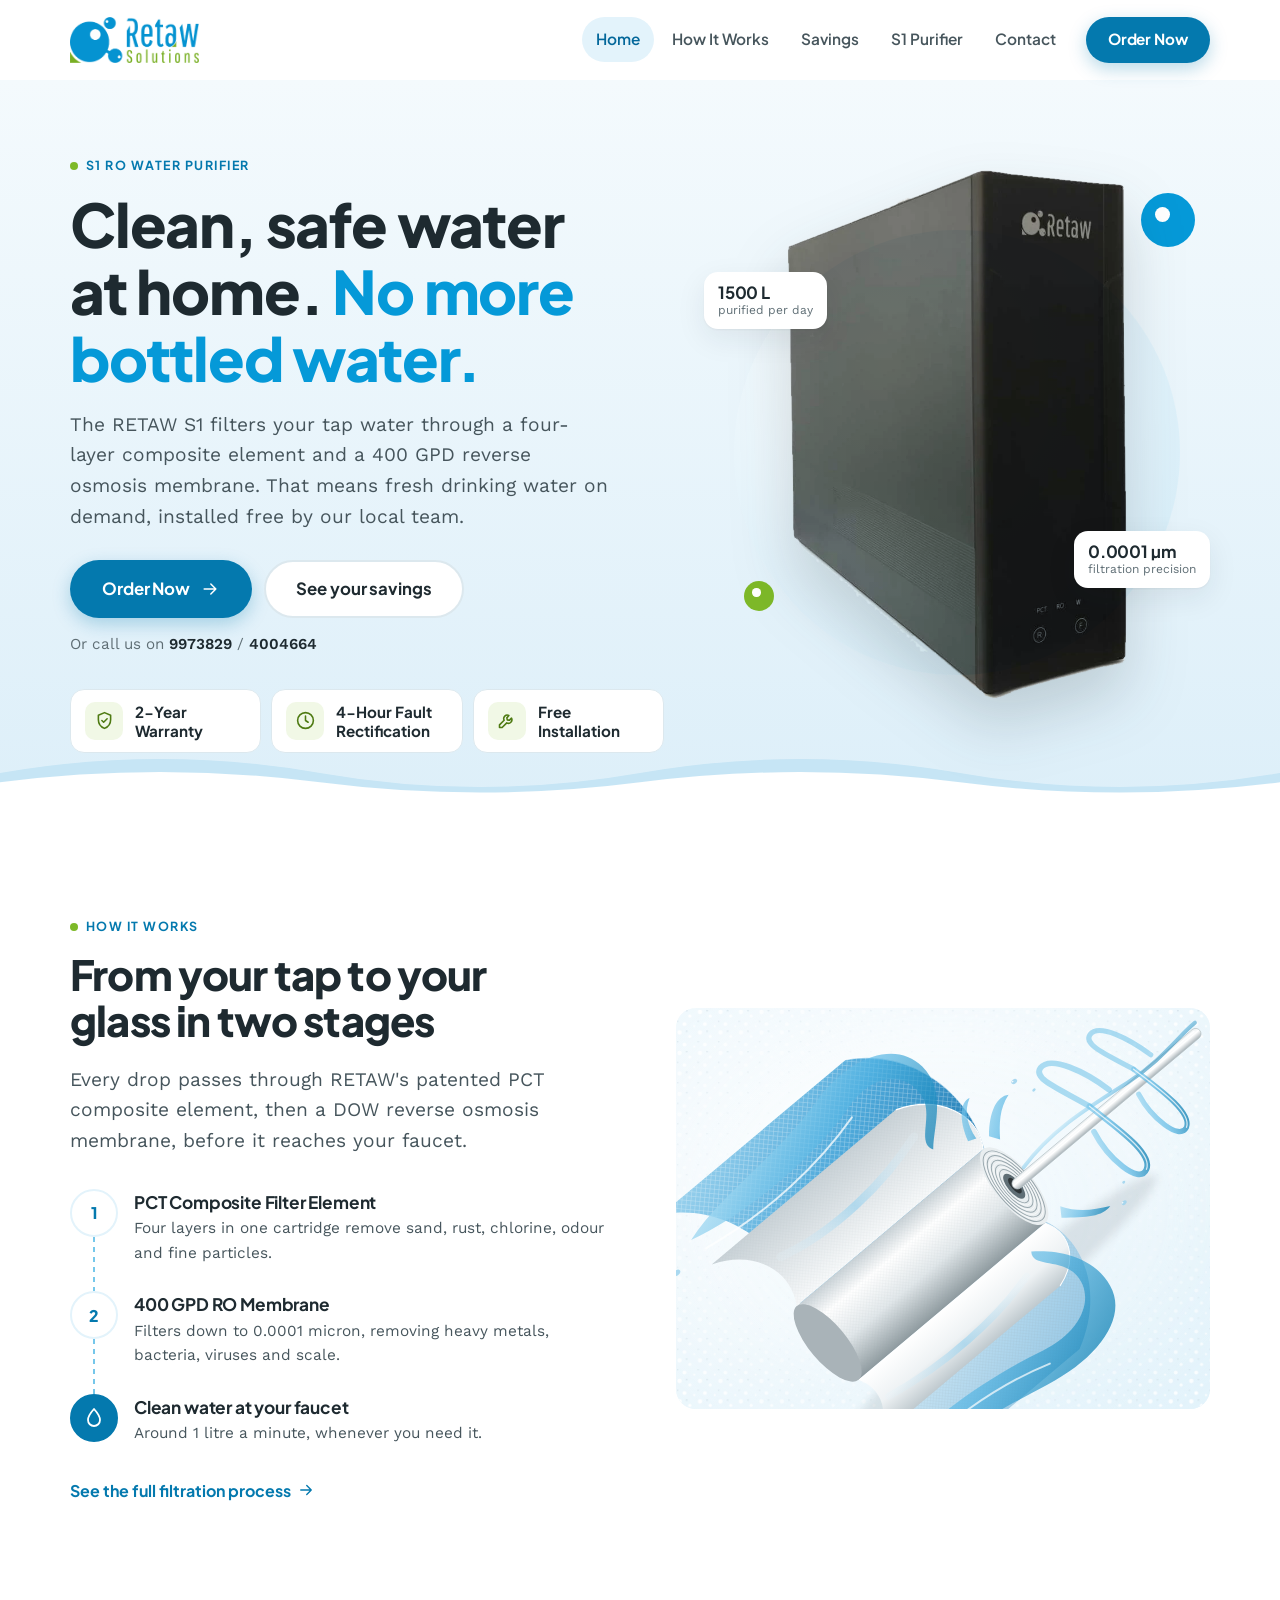
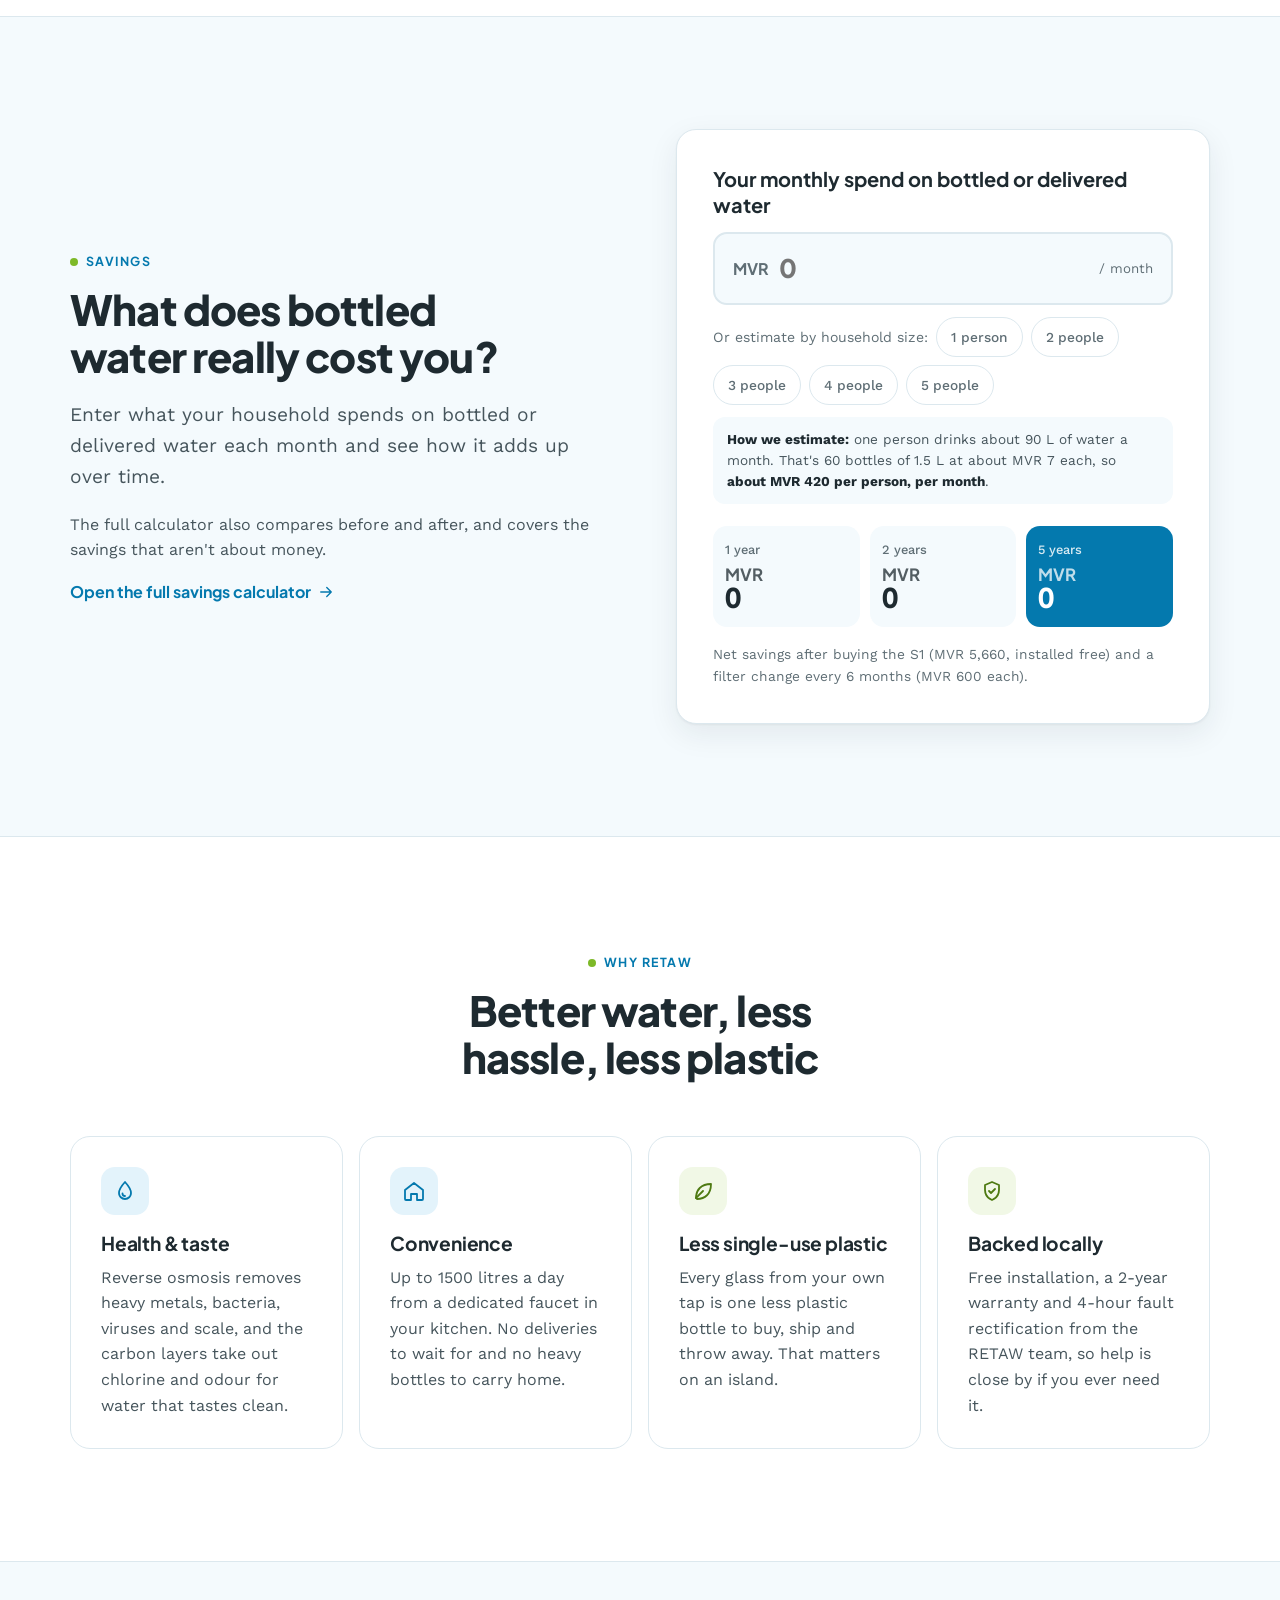
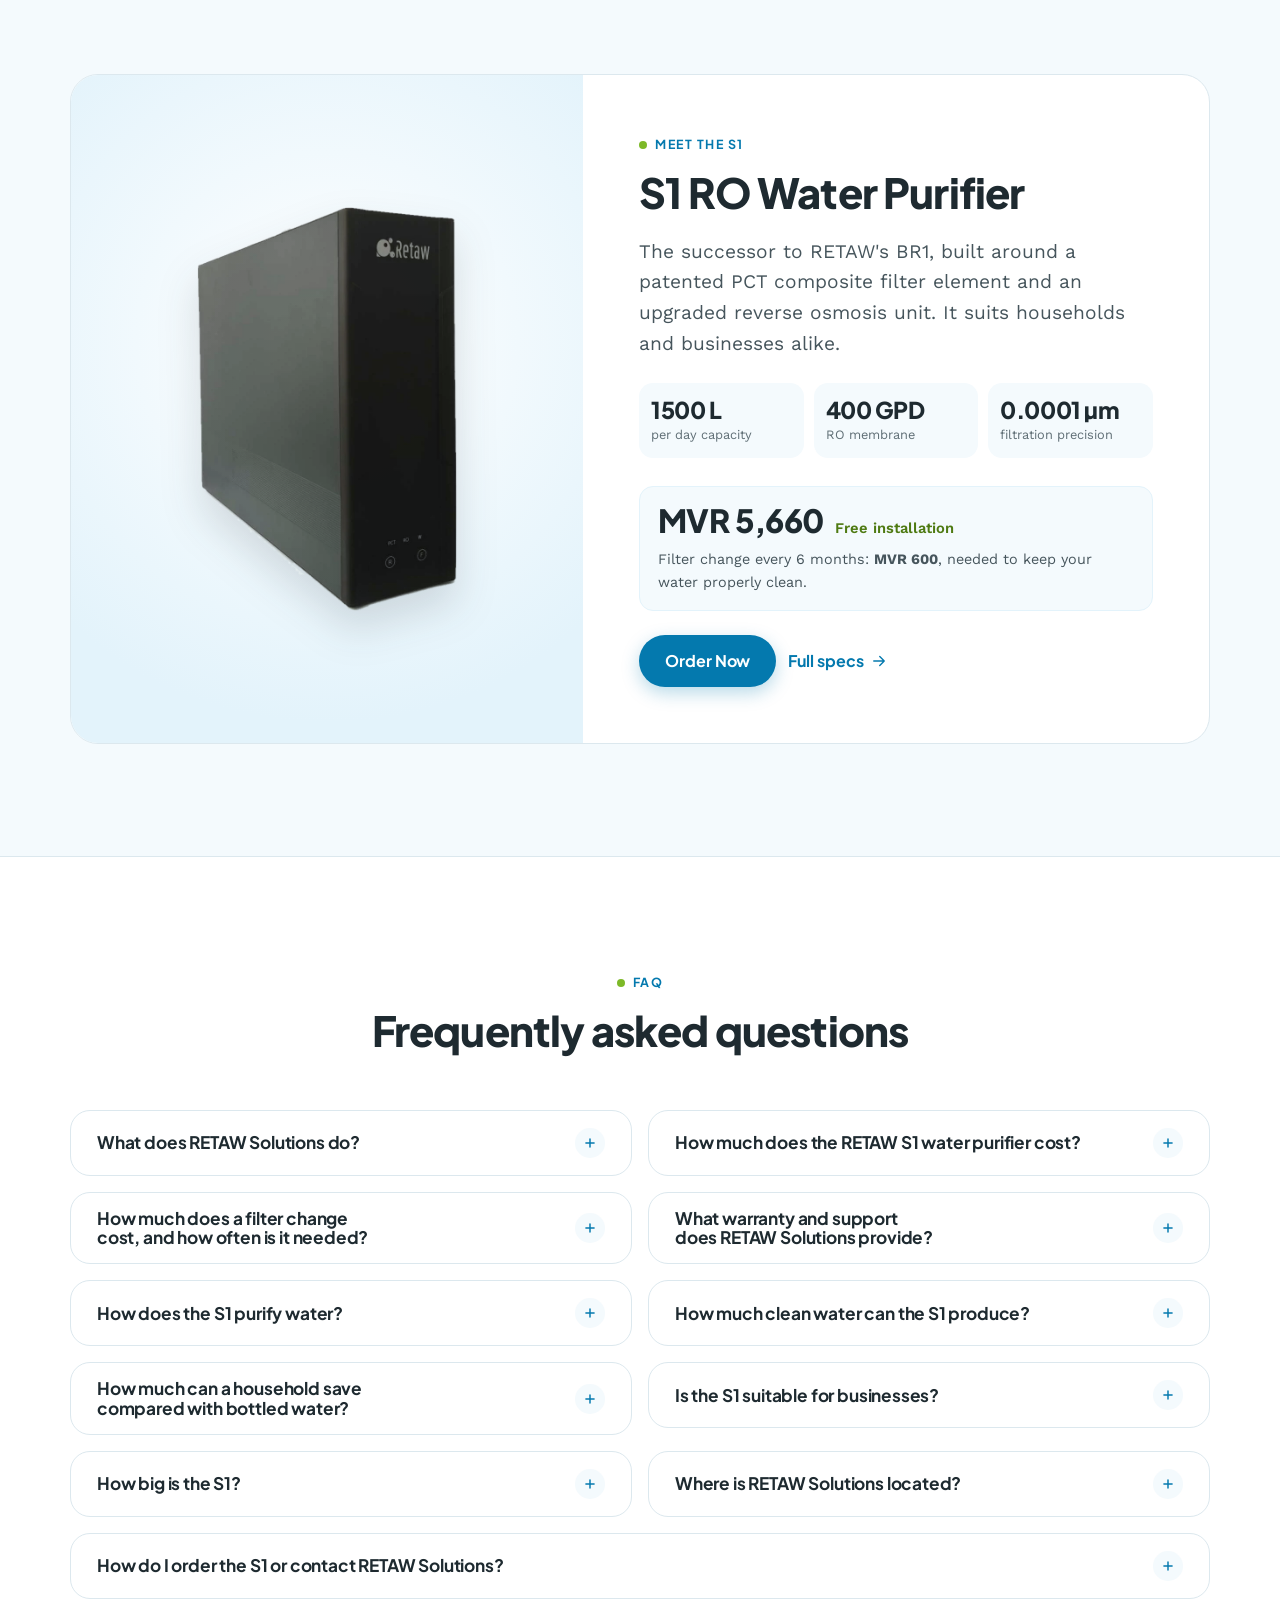
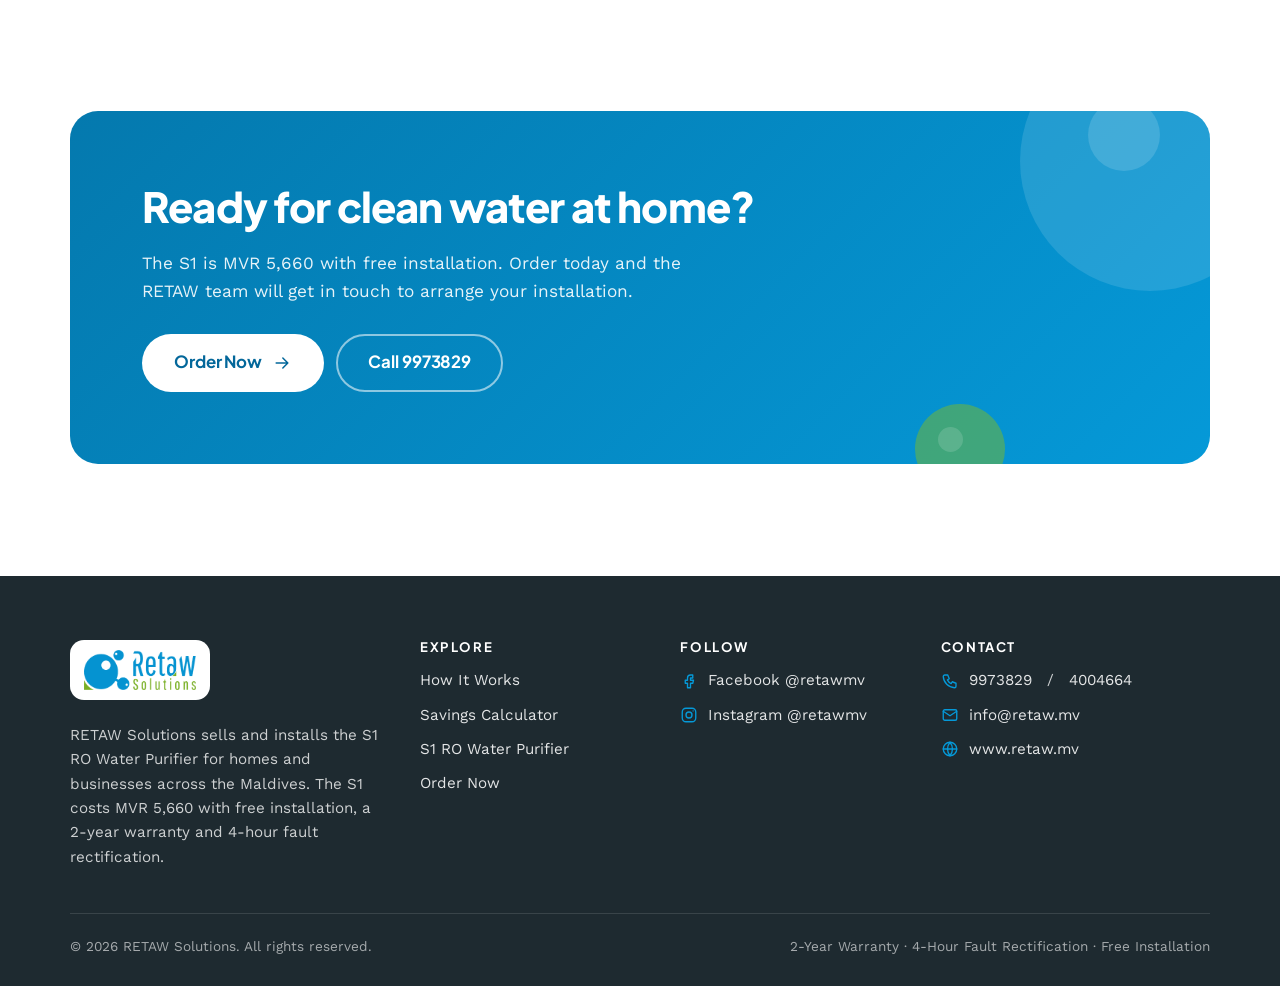
==== commit ddf1c222: "Make Home FAQ questions collapsible - Convert the 11 FAQ cards to native <details>/<summary> so answ" ====
--- a/index.html
+++ b/index.html
@@ -378,50 +378,50 @@
           <h2 id="faq-title">Frequently asked questions</h2>
         </div>
         <div class="faq-grid">
-          <article class="card faq-item">
-            <h3>What does RETAW Solutions do?</h3>
+          <details class="card faq-item">
+            <summary><h3>What does RETAW Solutions do?</h3></summary>
             <p>RETAW Solutions sells and installs RO (reverse osmosis) water purifiers for homes and businesses in the Maldives. Its main product, the S1 RO Water Purifier, cleans ordinary tap water and delivers it through a dedicated faucet, so households don't need to buy bottled water.</p>
-          </article>
-          <article class="card faq-item">
-            <h3>How much does the RETAW S1 water purifier cost?</h3>
+          </details>
+          <details class="card faq-item">
+            <summary><h3>How much does the RETAW S1 water purifier cost?</h3></summary>
             <p>The RETAW S1 RO Water Purifier costs MVR 5,660. Installation is free.</p>
-          </article>
-          <article class="card faq-item">
-            <h3>How much does a filter change cost, and how often is it needed?</h3>
+          </details>
+          <details class="card faq-item">
+            <summary><h3>How much does a filter change cost, and how often is it needed?</h3></summary>
             <p>A filter change for the S1 costs MVR 600 and is needed every 6 months, which comes to MVR 1,200 a year. Regular filter changes are required: without them, the S1 can't clean water properly.</p>
-          </article>
-          <article class="card faq-item">
-            <h3>What warranty and support does RETAW Solutions provide?</h3>
+          </details>
+          <details class="card faq-item">
+            <summary><h3>What warranty and support does RETAW Solutions provide?</h3></summary>
             <p>The S1 comes with a 2-year warranty, free installation and 4-hour fault rectification from the RETAW Solutions team.</p>
-          </article>
-          <article class="card faq-item">
-            <h3>How does the S1 purify water?</h3>
+          </details>
+          <details class="card faq-item">
+            <summary><h3>How does the S1 purify water?</h3></summary>
             <p>The S1 filters water in two stages. First, a patented four-layer PCT Composite Filter Element (non-woven fabric, carbon fiber, high precision PP cotton and a rear carbon rod) removes sand, rust, chlorine, odour and fine particles. Then a 400 GPD DOW RO membrane, with filtration precision down to 0.0001 micron, removes heavy metals, bacteria, viruses, scale and organic matter.</p>
-          </article>
-          <article class="card faq-item">
-            <h3>How much clean water can the S1 produce?</h3>
+          </details>
+          <details class="card faq-item">
+            <summary><h3>How much clean water can the S1 produce?</h3></summary>
             <p>The S1 can purify up to 1,500 litres of water a day, about 1 litre per minute.</p>
-          </article>
-          <article class="card faq-item">
-            <h3>How much can a household save compared with bottled water?</h3>
+          </details>
+          <details class="card faq-item">
+            <summary><h3>How much can a household save compared with bottled water?</h3></summary>
             <p>RETAW Solutions estimates that one person spends about MVR 420 a month on bottled drinking water (90 litres, or 60 bottles of 1.5 L at about MVR 7 each). For a 3-person household spending MVR 1,260 a month, the S1 pays for itself in about 5 months and saves about MVR 63,940 over 5 years, after the purifier price and filter changes. The <a href="savings">savings calculator</a> works this out for any household.</p>
-          </article>
-          <article class="card faq-item">
-            <h3>Is the S1 suitable for businesses?</h3>
+          </details>
+          <details class="card faq-item">
+            <summary><h3>Is the S1 suitable for businesses?</h3></summary>
             <p>Yes. The S1 RO Water Purifier is designed for both households and businesses.</p>
-          </article>
-          <article class="card faq-item">
-            <h3>How big is the S1?</h3>
+          </details>
+          <details class="card faq-item">
+            <summary><h3>How big is the S1?</h3></summary>
             <p>The S1 measures 120 mm wide, 405 mm deep and 335 mm high.</p>
-          </article>
-          <article class="card faq-item">
-            <h3>Where is RETAW Solutions located?</h3>
+          </details>
+          <details class="card faq-item">
+            <summary><h3>Where is RETAW Solutions located?</h3></summary>
             <p>RETAW Solutions is based in the Maldives and supplies and installs water purifiers for customers across the country.</p>
-          </article>
-          <article class="card faq-item">
-            <h3>How do I order the S1 or contact RETAW Solutions?</h3>
+          </details>
+          <details class="card faq-item">
+            <summary><h3>How do I order the S1 or contact RETAW Solutions?</h3></summary>
             <p>You can order the S1 through the <a href="contact#order">order form</a>, call <a href="tel:+9609973829">+960 997 3829</a> or <a href="tel:+9604004664">+960 400 4664</a>, or email <a href="mailto:info@retaw.mv">info@retaw.mv</a>. RETAW Solutions is also on Facebook and Instagram as @retawmv.</p>
-          </article>
+          </details>
         </div>
       </div>
     </section>
--- a/styles.css
+++ b/styles.css
@@ -127,9 +127,10 @@
 .cta-row { display: flex; flex-wrap: wrap; gap: 12px; align-items: center; }
 
 .text-link {
-  display: inline-flex; align-items: center; gap: 6px;
+  position: relative; display: inline-flex; align-items: center; gap: 6px;
   font-family: var(--font-head); font-weight: 700; text-decoration: none; color: var(--blue-600);
 }
+.text-link::after { content: ""; position: absolute; inset: -9px -4px; } /* larger tap area, no layout change */
 .text-link .i { width: 18px; height: 18px; transition: transform .2s var(--ease); }
 .text-link:hover .i { transform: translateX(3px); }
 
@@ -371,7 +372,7 @@
 .calc-input input::-webkit-outer-spin-button, .calc-input input::-webkit-inner-spin-button { -webkit-appearance: none; margin: 0; }
 .calc-chips { display: flex; flex-wrap: wrap; align-items: center; gap: 8px; margin-top: 12px; font-size: .88rem; color: var(--ink-3); }
 .chip {
-  border: 1px solid var(--line); background: #fff; border-radius: 999px; padding: 6px 12px;
+  border: 1px solid var(--line); background: #fff; border-radius: 999px; padding: 6px 14px; min-height: 40px; /* comfortable tap target */
   font-size: .86rem; font-weight: 500; cursor: pointer; transition: border-color .2s, color .2s;
 }
 .chip:hover { border-color: var(--blue); color: var(--blue-700); }
@@ -394,7 +395,7 @@
 .calc-period { font-size: .8rem; color: var(--ink-3); font-weight: 500; }
 .calc-result--feature .calc-period { color: rgba(255,255,255,.85); }
 .calc-value { font-family: var(--font-head); font-weight: 800; font-size: clamp(1.05rem, 3.6vw, 1.7rem); letter-spacing: -0.02em; line-height: 1.1; font-variant-numeric: tabular-nums; overflow-wrap: anywhere; }
-.calc-value small { display: block; font-size: .62em; font-weight: 700; opacity: .75; letter-spacing: 0; }
+.calc-value small { display: block; font-size: max(.62em, .75rem); font-weight: 700; opacity: .75; letter-spacing: 0; }
 .calc-note { font-size: .86rem; color: var(--ink-3); margin-top: 16px; }
 .calc-result.is-negative .calc-value { color: #9B2C20; }
 .calc-result--feature.is-negative { background: #FCEBEA; color: var(--ink); }
@@ -447,10 +448,10 @@
 .cost-chart-plot svg { display: block; max-width: none; overflow: visible; touch-action: pan-y; cursor: crosshair; }
 .cost-chart-plot svg:focus-visible { outline: 3px solid var(--blue); outline-offset: 4px; border-radius: 8px; }
 .chart-grid line { stroke: #E3ECF0; stroke-width: 1; shape-rendering: crispEdges; }
-.chart-axis text { font: 500 11px var(--font-body); fill: var(--ink-3); font-variant-numeric: tabular-nums; }
+.chart-axis text { font: 500 12px var(--font-body); fill: var(--ink-3); font-variant-numeric: tabular-nums; }
 .chart-label, .chart-sublabel { paint-order: stroke; stroke: #fff; stroke-width: 4px; stroke-linejoin: round; }
 .chart-label { font: 600 12px var(--font-body); fill: var(--ink); }
-.chart-sublabel { font: 500 11px var(--font-body); fill: var(--ink-3); }
+.chart-sublabel { font: 500 12px var(--font-body); fill: var(--ink-3); }
 .chart-tooltip {
   position: absolute; z-index: 2; pointer-events: none; min-width: 200px;
   background: #fff; border: 1px solid var(--line); border-radius: 10px; box-shadow: var(--shadow);
@@ -464,7 +465,7 @@
 .tt-foot { margin-top: 6px; padding-top: 6px; border-top: 1px solid var(--line); font-weight: 600; color: var(--ink); }
 .chart-hint { margin: 10px 0 0; font-size: .8rem; color: var(--ink-3); }
 .chart-table { margin-top: 14px; font-size: .9rem; }
-.chart-table summary { cursor: pointer; font-family: var(--font-head); font-weight: 700; color: var(--blue-600); }
+.chart-table summary { cursor: pointer; padding-block: 10px; font-family: var(--font-head); font-weight: 700; color: var(--blue-600); }
 .table-scroll { overflow-x: auto; }
 .chart-table table { width: 100%; border-collapse: collapse; margin-top: 10px; font-variant-numeric: tabular-nums; }
 .chart-table th, .chart-table td { padding: 8px 10px; border-bottom: 1px solid var(--line); text-align: right; white-space: nowrap; }
@@ -472,14 +473,31 @@
 .chart-table thead th { color: var(--ink-3); font-weight: 500; }
 .chart-table tbody th { font-weight: 600; }
 
-/* ---------- FAQ (Home) ---------- */
-.faq-grid { display: grid; gap: 16px; }
+/* ---------- FAQ (Home): collapsible questions (native <details>, answers stay in the HTML for crawlers) ---------- */
+.faq-grid { display: grid; gap: 16px; align-items: start; }
 @media (min-width: 900px) {
   .faq-grid { grid-template-columns: 1fr 1fr; }
   .faq-grid .faq-item:last-child:nth-child(odd) { grid-column: 1 / -1; }
 }
-.faq-item h3 { font-size: 1.08rem; margin-bottom: 8px; }
-.faq-item p { color: var(--ink-2); }
+.faq-item { padding: 0; }
+.faq-item summary {
+  display: flex; align-items: center; justify-content: space-between; gap: 16px;
+  min-height: 64px; padding: 16px clamp(18px, 3vw, 26px);
+  list-style: none; cursor: pointer; border-radius: inherit;
+}
+.faq-item summary::-webkit-details-marker { display: none; }
+.faq-item summary h3 { font-size: 1.08rem; margin: 0; transition: color .2s; }
+.faq-item summary:hover h3 { color: var(--blue-700); }
+.faq-item summary:focus-visible { outline: 3px solid var(--blue); outline-offset: -3px; }
+.faq-item summary::after {
+  content: ""; flex: none; width: 30px; height: 30px; border-radius: 50%;
+  background: var(--blue-50) url("data:image/svg+xml,%3Csvg xmlns='http://www.w3.org/2000/svg' viewBox='0 0 24 24' fill='none' stroke='%230479AE' stroke-width='2.5' stroke-linecap='round'%3E%3Cpath d='M12 5v14M5 12h14'/%3E%3C/svg%3E") center / 14px no-repeat;
+  transition: transform .25s var(--ease), background-color .2s;
+}
+.faq-item[open] summary::after { transform: rotate(45deg); background-color: var(--blue-100); }
+.faq-item p { margin: 0; padding: 0 clamp(18px, 3vw, 26px) 20px; color: var(--ink-2); }
+.faq-item[open] p { animation: faq-reveal .28s var(--ease); }
+@keyframes faq-reveal { from { opacity: 0; transform: translateY(-4px); } to { opacity: 1; transform: none; } }
 
 /* ---------- Product teaser ---------- */
 .product-card {
@@ -488,12 +506,19 @@
 .product-card-media { background: radial-gradient(circle at 50% 40%, #fff 0, var(--blue-100) 80%); display: grid; place-items: center; padding: 36px 24px; }
 .product-card-media img { width: min(56%, 260px); mix-blend-mode: multiply; filter: drop-shadow(0 20px 20px rgba(30,42,48,.15)); }
 .product-card-body { padding: clamp(24px, 5vw, 56px); }
+.product-card > * { min-width: 0; } /* stop content forcing the card wider than the screen */
 @media (min-width: 900px) { .product-card { grid-template-columns: .9fr 1.1fr; } }
 
 .spec-list { list-style: none; display: grid; grid-template-columns: repeat(3, 1fr); gap: 10px; margin: 24px 0 28px; }
 .spec-list li { background: var(--blue-50); border-radius: 14px; padding: 14px 12px; }
 .spec-list strong { display: block; font-family: var(--font-head); font-weight: 800; font-size: clamp(1.05rem, 3.4vw, 1.45rem); letter-spacing: -0.02em; line-height: 1.1; }
 .spec-list span { font-size: .8rem; color: var(--ink-3); line-height: 1.3; display: block; margin-top: 4px; }
+/* Small phones: three tiles are too narrow for values like "0.0001 µm", so stack them as rows */
+@media (max-width: 419px) {
+  .spec-list { grid-template-columns: 1fr; gap: 8px; }
+  .spec-list li { display: flex; align-items: baseline; gap: 10px; padding: 12px 14px; }
+  .spec-list span { margin-top: 0; }
+}
 
 /* ---------- CTA band ---------- */
 .cta-band {
@@ -519,7 +544,7 @@
   position: absolute; right: -14px; top: var(--y); transform: translate(0, -50%);
   width: 26px; height: 26px; border-radius: 50%; display: grid; place-items: center;
   background: #fff; border: 2px solid var(--line); color: var(--ink-3);
-  font-family: var(--font-head); font-weight: 800; font-size: .72rem;
+  font-family: var(--font-head); font-weight: 800; font-size: .75rem;
   transition: background-color .3s, border-color .3s, color .3s, transform .3s var(--ease);
 }
 .pct-marker.is-active { background: var(--blue-600); border-color: var(--blue-600); color: #fff; transform: translate(0, -50%) scale(1.15); }
@@ -535,6 +560,7 @@
   pointer-events: none; opacity: 0; transition: opacity .35s var(--ease);
 }
 .pct-flow.is-ready { opacity: 1; }
+.pct-marker::before { content: ""; position: absolute; inset: -9px; border-radius: 50%; } /* larger tap area */
 .pct-flow-track { fill: none; stroke: #9DD3EE; stroke-linecap: round; opacity: .75; }
 .pct-flow-fill { fill: none; stroke: url(#pctFlowGrad); stroke-linecap: round; }
 .pct-flow-head {
@@ -631,6 +657,11 @@
 .dims svg { width: 100%; max-width: 360px; margin-inline: auto; }
 .dims-label { font-family: var(--font-head); font-weight: 700; font-size: 14px; fill: var(--ink); }
 .dims-sub { font-size: 11px; fill: var(--ink-3); }
+/* The drawing scales down on phones, so enlarge its labels to stay readable (~12-14px on screen) */
+@media (max-width: 480px) {
+  .dims-label { font-size: 18px; }
+  .dims-sub { font-size: 15px; }
+}
 @media (min-width: 900px) { .dims { grid-template-columns: 1fr 1fr; } }
 
 .service-grid { display: grid; gap: 16px; }
@@ -685,6 +716,11 @@
 /* .footer-heading is an h2 (for heading hierarchy) styled exactly like the old footer h4 */
 .site-footer h4, .site-footer .footer-heading { color: #fff; font-size: .82rem; font-weight: 700; letter-spacing: .12em; text-transform: uppercase; margin: 0 0 14px; }
 .footer-links { list-style: none; display: grid; gap: 10px; }
+/* Phones and tablets: footer links become full 40px tap targets */
+@media (max-width: 959px) {
+  .footer-links, .footer-contact { gap: 2px; }
+  .footer-links a, .footer-contact a { display: inline-flex; align-items: center; min-height: 40px; }
+}
 .footer-contact { list-style: none; display: grid; gap: 10px; }
 .footer-contact li { display: flex; gap: 10px; align-items: center; }
 .footer-contact .i { width: 18px; height: 18px; color: var(--blue); }
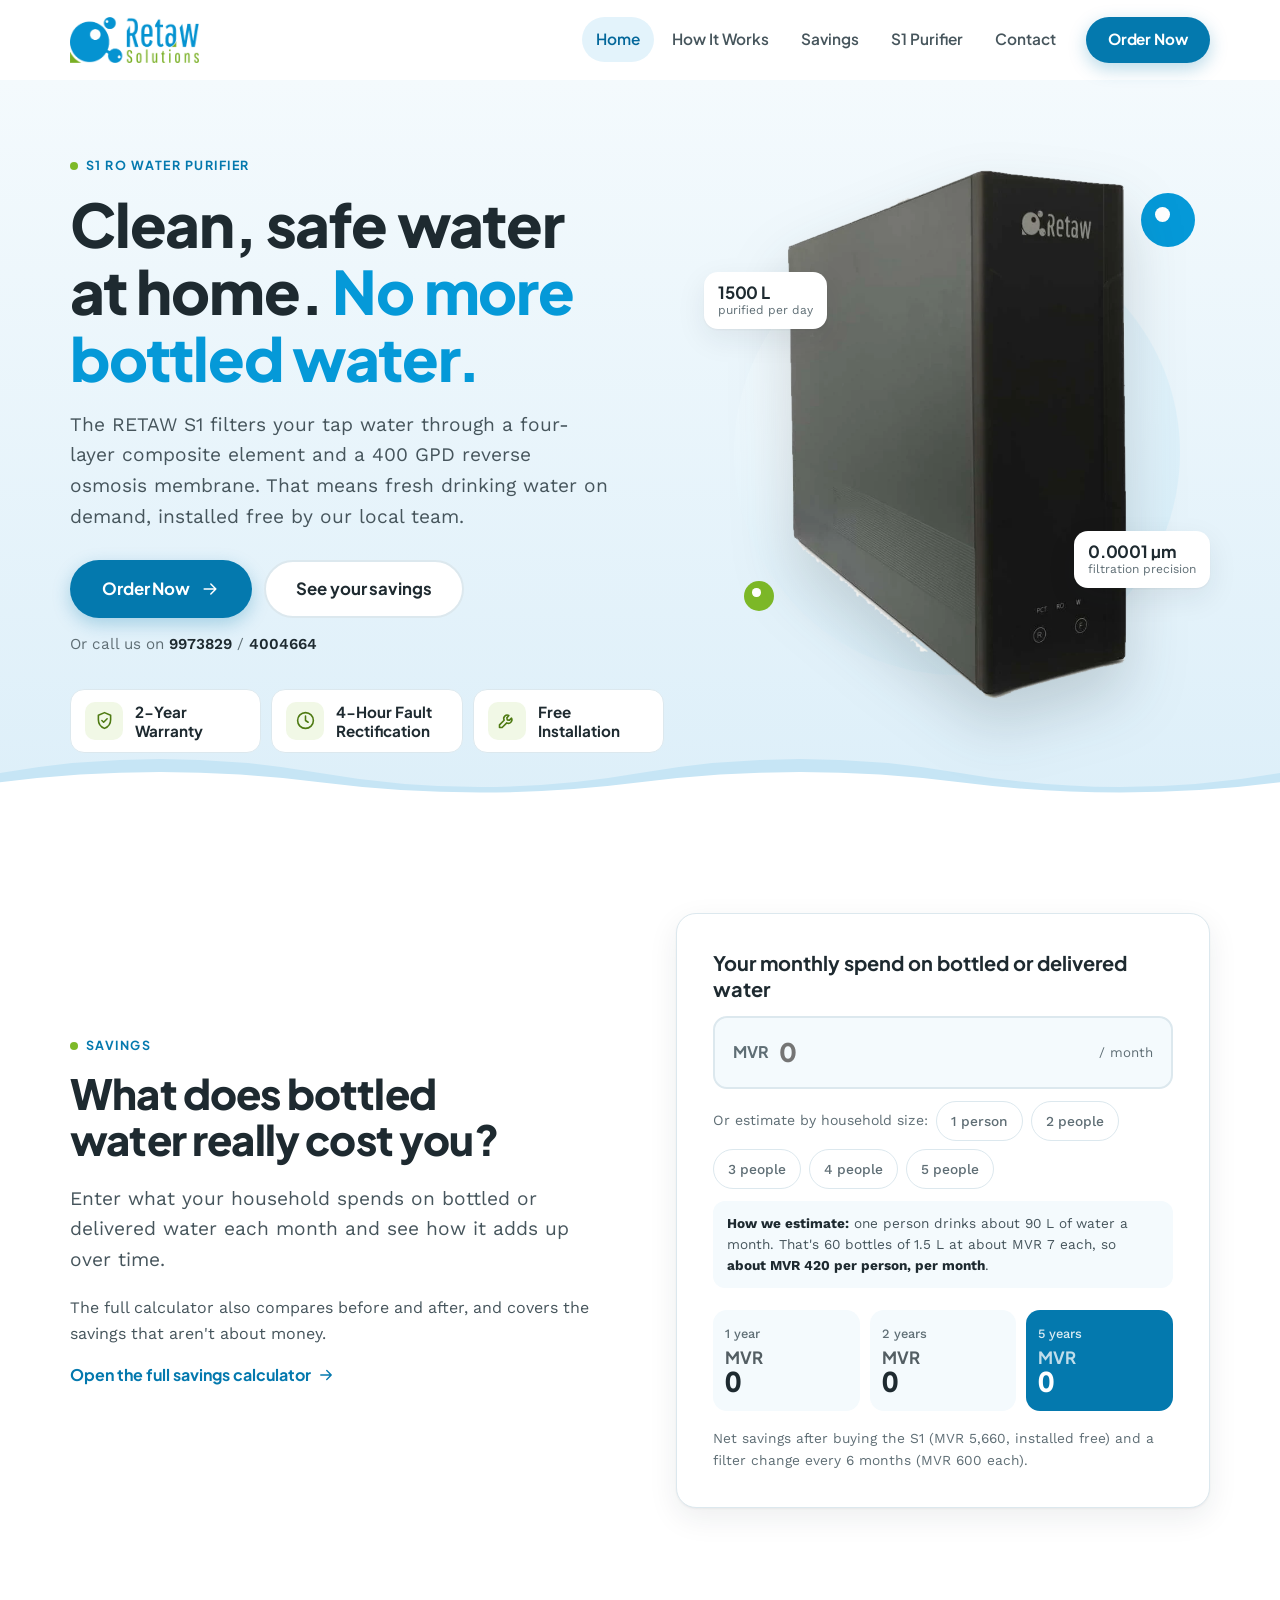
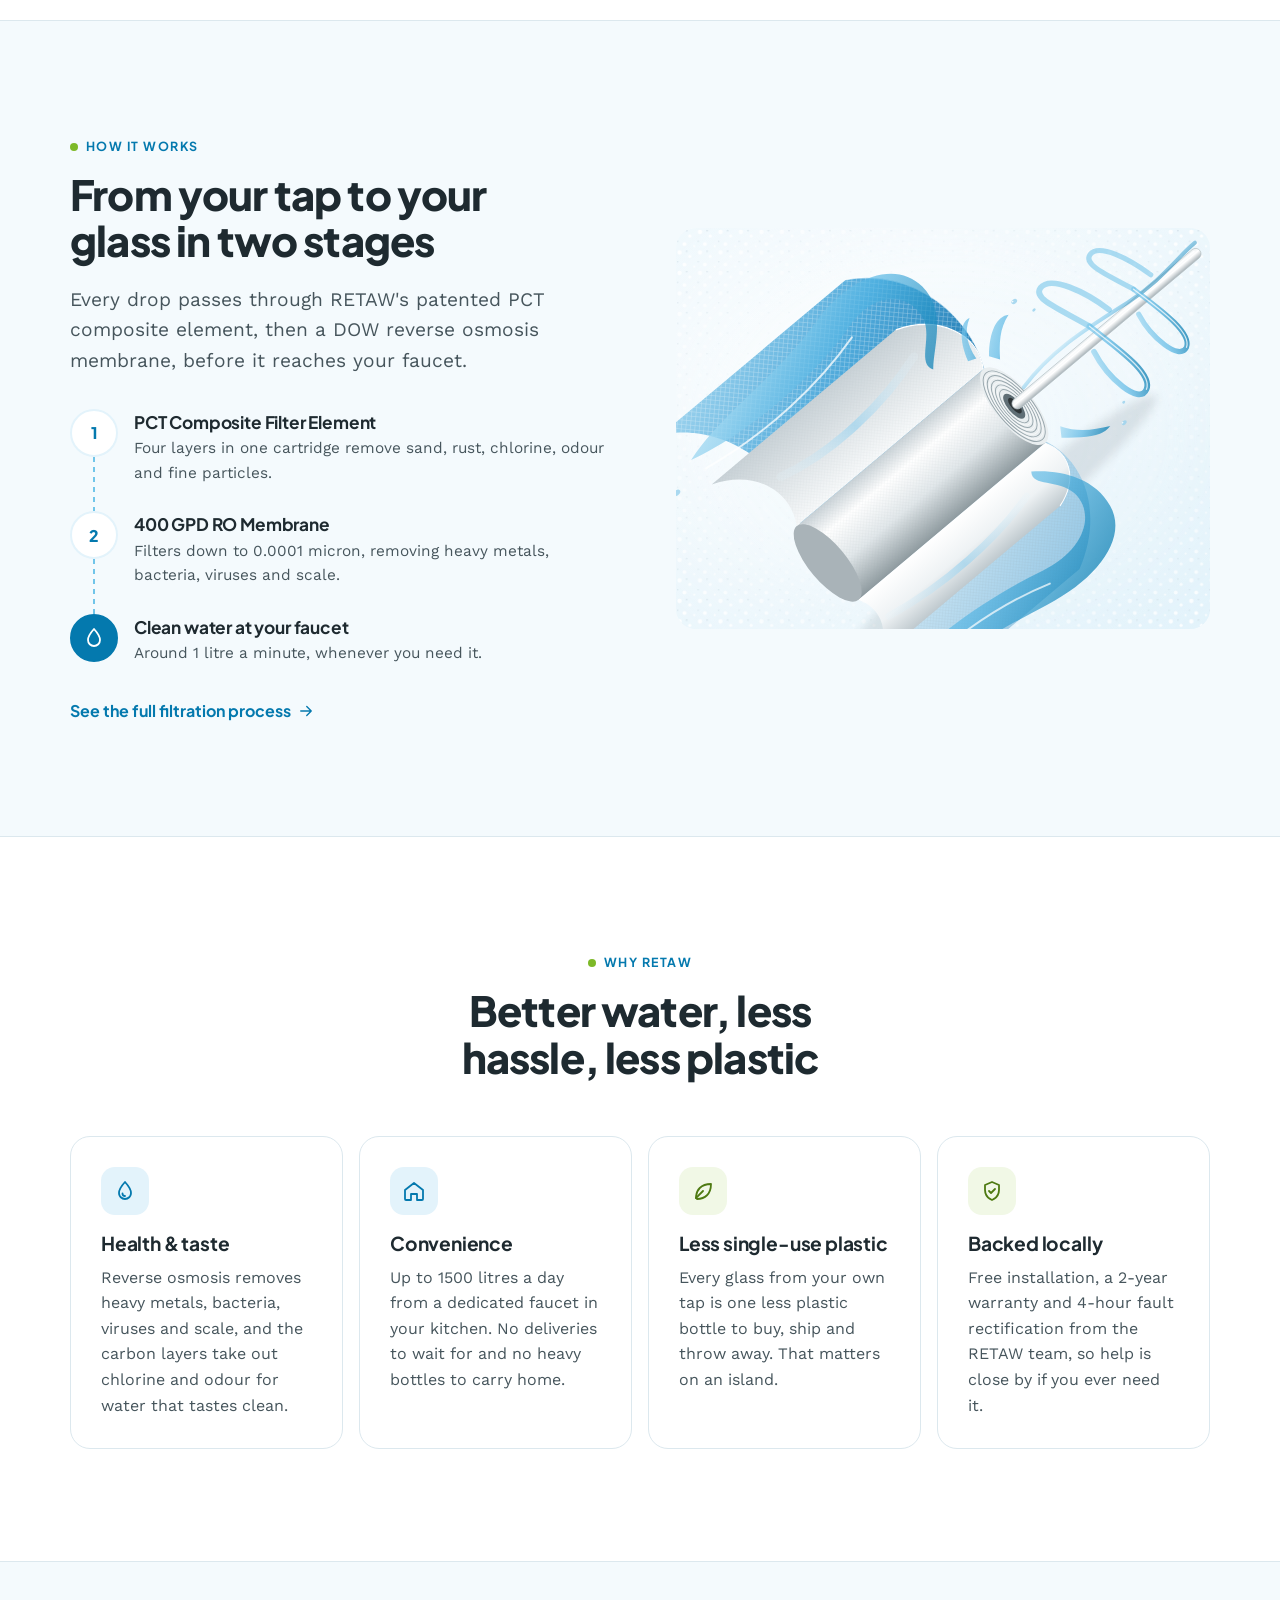
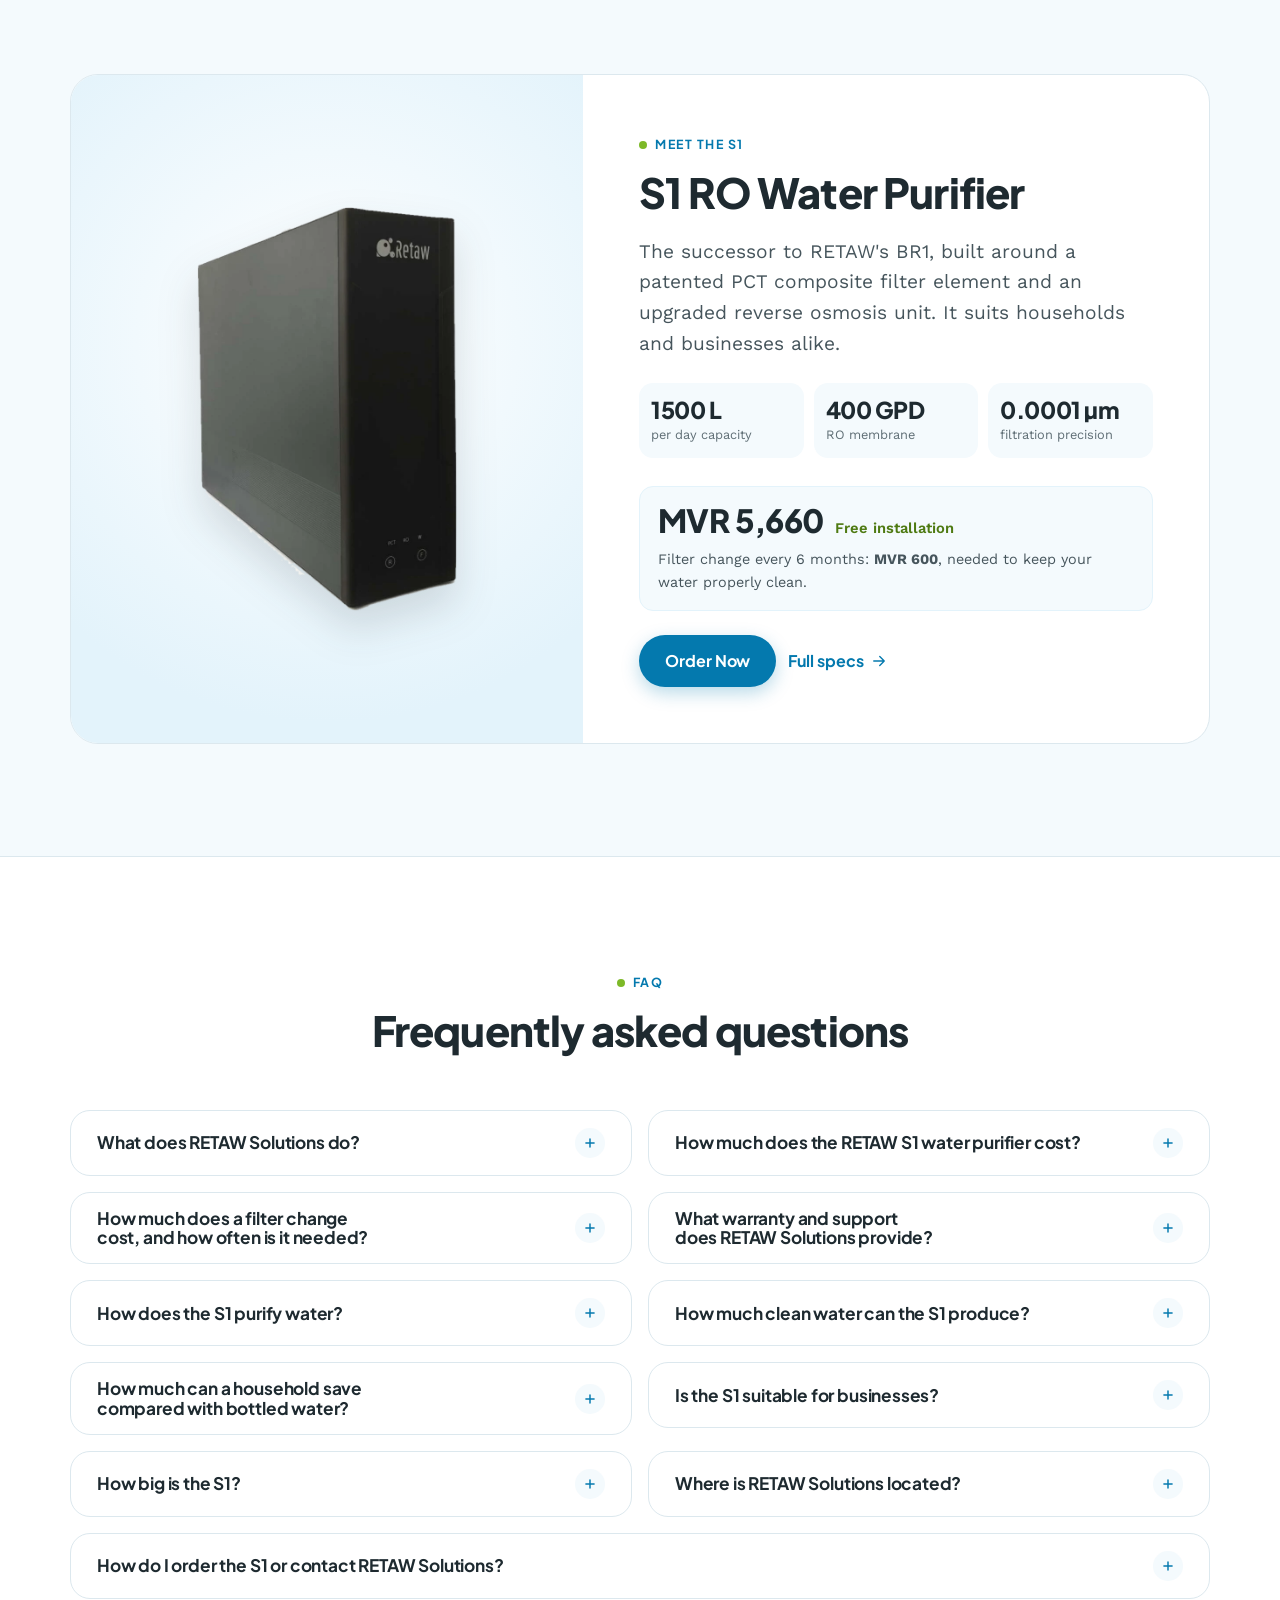
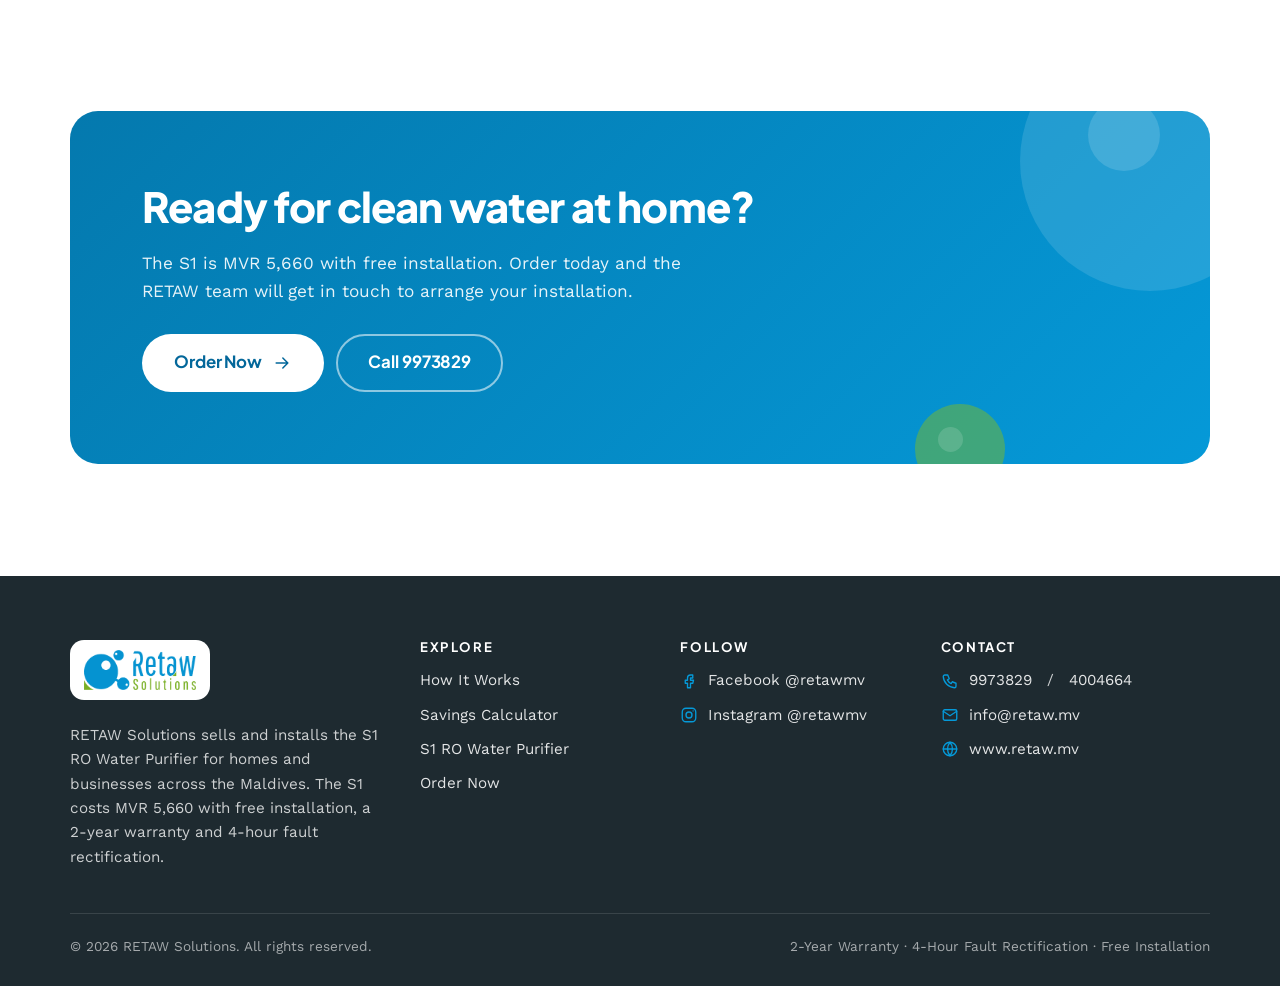
==== commit 8e9fdefd: "Fix mobile menu, chart touch and 404; reduce lag on all devices - Move the savings teaser directly b" ====
--- a/index.html
+++ b/index.html
@@ -25,7 +25,7 @@
   <link rel="icon" type="image/png" href="assets/favicon.png">
   <link rel="preconnect" href="https://fonts.googleapis.com">
   <link rel="preconnect" href="https://fonts.gstatic.com" crossorigin>
-  <link rel="stylesheet" href="https://fonts.googleapis.com/css2?family=Plus+Jakarta+Sans:wght@600;700;800&family=Work+Sans:wght@400;500;600&display=swap">
+  <link rel="stylesheet" href="https://fonts.googleapis.com/css2?family=Plus+Jakarta+Sans:wght@600;700;800&family=Work+Sans:wght@400;500;600&display=swap" media="print" onload="this.media='all'"><noscript><link rel="stylesheet" href="https://fonts.googleapis.com/css2?family=Plus+Jakarta+Sans:wght@600;700;800&family=Work+Sans:wght@400;500;600&display=swap"></noscript>
   <link rel="preload" as="image" href="assets/retaw-s1-product-cutout.webp">
   <link rel="stylesheet" href="styles.css">
   <script>document.documentElement.classList.add("js")</script>
@@ -233,15 +233,51 @@
         </div>
       </div>
       <div class="wave" aria-hidden="true">
-        <svg viewBox="0 0 2880 60" preserveAspectRatio="none">
-          <path class="wave-back" d="M0 30 Q180 0 360 30 T720 30 T1080 30 T1440 30 T1800 30 T2160 30 T2520 30 T2880 30 V60 H0Z"/>
-          <path class="wave-front" d="M0 40 Q180 18 360 40 T720 40 T1080 40 T1440 40 T1800 40 T2160 40 T2520 40 T2880 40 V60 H0Z"/>
-        </svg>
+        <svg class="wave-back" viewBox="0 0 2880 60" preserveAspectRatio="none"><path d="M0 30 Q180 0 360 30 T720 30 T1080 30 T1440 30 T1800 30 T2160 30 T2520 30 T2880 30 V60 H0Z"/></svg>
+        <svg class="wave-front" viewBox="0 0 2880 60" preserveAspectRatio="none"><path d="M0 40 Q180 18 360 40 T720 40 T1080 40 T1440 40 T1800 40 T2160 40 T2520 40 T2880 40 V60 H0Z"/></svg>
+      </div>
+    </section>
+
+    <!-- ============ SAVINGS TEASER ============ -->
+    <section class="section">
+      <div class="container grid-2">
+        <div class="reveal">
+          <p class="eyebrow">Savings</p>
+          <h2>What does bottled water really cost you?</h2>
+          <p class="lede">Enter what your household spends on bottled or delivered water each month and see how it adds up over time.</p>
+          <p style="color:var(--ink-2)">The full calculator also compares before and after, and covers the savings that aren't about money.</p>
+          <a class="text-link" href="savings">Open the full savings calculator
+            <svg class="i" viewBox="0 0 24 24" aria-hidden="true"><path d="M5 12h14M13 6l6 6-6 6"/></svg></a>
+        </div>
+
+        <form class="calc reveal" data-calc data-delay="1" onsubmit="return false" aria-label="Quick savings calculator">
+          <label class="calc-label" for="spend-home">Your monthly spend on bottled or delivered water</label>
+          <div class="calc-input">
+            <span>MVR</span>
+            <input id="spend-home" type="number" inputmode="decimal" min="0" step="1" placeholder="0" data-calc-input>
+            <small>/ month</small>
+          </div>
+          <div class="calc-chips" role="group" aria-label="Estimate by household size"><span>Or estimate by household size:</span>
+            <button type="button" class="chip" data-calc-people="1" aria-pressed="false">1 person</button>
+            <button type="button" class="chip" data-calc-people="2" aria-pressed="false">2 people</button>
+            <button type="button" class="chip" data-calc-people="3" aria-pressed="false">3 people</button>
+            <button type="button" class="chip" data-calc-people="4" aria-pressed="false">4 people</button>
+            <button type="button" class="chip" data-calc-people="5" aria-pressed="false">5 people</button>
+          </div>
+          <p class="calc-basis" data-calc-basis aria-live="polite" hidden></p>
+          <p class="calc-estimate"><strong>How we estimate:</strong> one person drinks about 90&nbsp;L of water a month. That's 60 bottles of 1.5&nbsp;L at about MVR&nbsp;7 each, so <strong>about MVR&nbsp;420 per person, per month</strong>.</p>
+          <div class="calc-results" aria-live="polite">
+            <div class="calc-result"><span class="calc-period">1 year</span><span class="calc-value"><small>MVR</small><span data-calc-out="1">0</span></span></div>
+            <div class="calc-result"><span class="calc-period">2 years</span><span class="calc-value"><small>MVR</small><span data-calc-out="2">0</span></span></div>
+            <div class="calc-result calc-result--feature"><span class="calc-period">5 years</span><span class="calc-value"><small>MVR</small><span data-calc-out="5">0</span></span></div>
+          </div>
+          <p class="calc-note">Net savings after buying the S1 (MVR 5,660, installed free) and a filter change every 6 months (MVR 600 each).</p>
+        </form>
       </div>
     </section>
 
     <!-- ============ HOW IT WORKS TEASER ============ -->
-    <section class="section">
+    <section class="section section--tint">
       <div class="container grid-2">
         <div class="reveal reveal--left">
           <p class="eyebrow">How it works</p>
@@ -270,44 +306,6 @@
       </div>
     </section>
 
-    <!-- ============ SAVINGS TEASER ============ -->
-    <section class="section section--tint">
-      <div class="container grid-2">
-        <div class="reveal">
-          <p class="eyebrow">Savings</p>
-          <h2>What does bottled water really cost you?</h2>
-          <p class="lede">Enter what your household spends on bottled or delivered water each month and see how it adds up over time.</p>
-          <p style="color:var(--ink-2)">The full calculator also compares before and after, and covers the savings that aren't about money.</p>
-          <a class="text-link" href="savings">Open the full savings calculator
-            <svg class="i" viewBox="0 0 24 24" aria-hidden="true"><path d="M5 12h14M13 6l6 6-6 6"/></svg></a>
-        </div>
-
-        <form class="calc reveal" data-calc data-delay="1" onsubmit="return false" aria-label="Quick savings calculator">
-          <label class="calc-label" for="spend-home">Your monthly spend on bottled or delivered water</label>
-          <div class="calc-input">
-            <span>MVR</span>
-            <input id="spend-home" type="number" inputmode="decimal" min="0" step="1" placeholder="0" data-calc-input>
-            <small>/ month</small>
-          </div>
-          <div class="calc-chips" role="group" aria-label="Estimate by household size"><span>Or estimate by household size:</span>
-            <button type="button" class="chip" data-calc-people="1" aria-pressed="false">1 person</button>
-            <button type="button" class="chip" data-calc-people="2" aria-pressed="false">2 people</button>
-            <button type="button" class="chip" data-calc-people="3" aria-pressed="false">3 people</button>
-            <button type="button" class="chip" data-calc-people="4" aria-pressed="false">4 people</button>
-            <button type="button" class="chip" data-calc-people="5" aria-pressed="false">5 people</button>
-          </div>
-          <p class="calc-basis" data-calc-basis aria-live="polite" hidden></p>
-          <p class="calc-estimate"><strong>How we estimate:</strong> one person drinks about 90&nbsp;L of water a month. That's 60 bottles of 1.5&nbsp;L at about MVR&nbsp;7 each, so <strong>about MVR&nbsp;420 per person, per month</strong>.</p>
-          <div class="calc-results" aria-live="polite">
-            <div class="calc-result"><span class="calc-period">1 year</span><span class="calc-value"><small>MVR</small><span data-calc-out="1">0</span></span></div>
-            <div class="calc-result"><span class="calc-period">2 years</span><span class="calc-value"><small>MVR</small><span data-calc-out="2">0</span></span></div>
-            <div class="calc-result calc-result--feature"><span class="calc-period">5 years</span><span class="calc-value"><small>MVR</small><span data-calc-out="5">0</span></span></div>
-          </div>
-          <p class="calc-note">Net savings after buying the S1 (MVR 5,660, installed free) and a filter change every 6 months (MVR 600 each).</p>
-        </form>
-      </div>
-    </section>
-
     <!-- ============ BENEFITS ============ -->
     <section class="section">
       <div class="container">
--- a/styles.css
+++ b/styles.css
@@ -144,6 +144,10 @@
   transition: border-color .2s, box-shadow .2s;
 }
 .site-header.is-scrolled { border-color: var(--line); box-shadow: 0 4px 20px rgba(30, 42, 48, .05); }
+/* Phones, tablets and touch devices: skip the backdrop blur, which re-renders on every scroll frame; a near-opaque header looks the same */
+@media (max-width: 959px), (hover: none) {
+  .site-header { background: rgba(255, 255, 255, .97); backdrop-filter: none; -webkit-backdrop-filter: none; }
+}
 .header-inner { height: 100%; display: flex; align-items: center; justify-content: space-between; gap: 16px; }
 .brand img { height: 40px; width: auto; }
 
@@ -237,7 +241,7 @@
 .hero .bubble--a { width: 54px; height: 54px; top: 4%; right: 3%; }
 .hero .bubble--b { width: 30px; height: 30px; bottom: 22%; left: 8%; background: var(--green); }
 .hero-product {
-  position: relative; width: min(62%, 300px); mix-blend-mode: multiply;
+  position: relative; width: min(62%, 300px); /* transparent cut-out: no blend mode needed */
   filter: drop-shadow(0 30px 30px rgba(30, 42, 48, .18));
 }
 .spec-chip {
@@ -286,11 +290,14 @@
 
 /* Animated wave */
 .wave { position: relative; height: 56px; margin-top: -8px; overflow: hidden; pointer-events: none; }
-.wave svg { position: absolute; bottom: 0; left: 0; width: 200%; max-width: none; height: 100%; }
+/* Each wave layer is its own SVG, moved as a whole on the GPU (no per-frame repaint) */
+.wave svg { position: absolute; bottom: 0; left: 0; width: 200%; max-width: none; height: 100%; will-change: transform; }
 /* Slow, continuous drift: more felt than seen */
 .wave-back { fill: #C6E5F5; animation: wave 60s linear infinite; }
 .wave-front { fill: #fff; animation: wave 42s linear infinite reverse; }
 .wave--to-tint .wave-front { fill: var(--blue-50); }
+/* Looping decorations pause while off screen (app.js toggles .is-paused) */
+.wave.is-paused svg, .flow.is-paused li::before { animation-play-state: paused; }
 @keyframes wave { from { transform: translateX(0); } to { transform: translateX(-50%); } }
 @keyframes float { 0%, 100% { transform: translateY(0); } 50% { transform: translateY(-10px); } }
 
@@ -444,7 +451,8 @@
 .chart-key { display: inline-block; flex: none; }
 .chart-key--line { width: 18px; height: 2px; border-radius: 2px; }
 .chart-key--area { width: 14px; height: 10px; border-radius: 3px; background: rgba(125, 185, 40, .28); }
-.cost-chart-plot { position: relative; width: 100%; }
+.cost-chart-plot { position: relative; width: 100%; min-height: 260px; } /* reserve the chart's height: no layout jump when it draws */
+@media (min-width: 640px) { .cost-chart-plot { min-height: 320px; } }
 .cost-chart-plot svg { display: block; max-width: none; overflow: visible; touch-action: pan-y; cursor: crosshair; }
 .cost-chart-plot svg:focus-visible { outline: 3px solid var(--blue); outline-offset: 4px; border-radius: 8px; }
 .chart-grid line { stroke: #E3ECF0; stroke-width: 1; shape-rendering: crispEdges; }
@@ -504,7 +512,7 @@
   display: grid; gap: 0; background: #fff; border: 1px solid var(--line); border-radius: 28px; overflow: hidden;
 }
 .product-card-media { background: radial-gradient(circle at 50% 40%, #fff 0, var(--blue-100) 80%); display: grid; place-items: center; padding: 36px 24px; }
-.product-card-media img { width: min(56%, 260px); mix-blend-mode: multiply; filter: drop-shadow(0 20px 20px rgba(30,42,48,.15)); }
+.product-card-media img { width: min(56%, 260px);filter: drop-shadow(0 20px 20px rgba(30,42,48,.15)); }
 .product-card-body { padding: clamp(24px, 5vw, 56px); }
 .product-card > * { min-width: 0; } /* stop content forcing the card wider than the screen */
 @media (min-width: 900px) { .product-card { grid-template-columns: .9fr 1.1fr; } }
@@ -578,7 +586,7 @@
 /* Each step gets a tall scroll "dwell" so the active layer stays highlighted long enough to read */
 .pct-step {
   padding: 22px 0 36px; border-top: 1px solid var(--line);
-  min-height: 55vh;
+  min-height: 55vh; min-height: 55svh; /* svh: no jumps when the mobile address bar shows/hides */
   display: flex; flex-direction: column; justify-content: center;
   opacity: .45; transition: opacity .5s var(--ease);
 }
@@ -601,8 +609,8 @@
   .pct { grid-template-columns: 240px 1fr; gap: 80px; }
   /* Hold the diagram mid-screen, level with the centred step text (figure is ~600px tall) */
   .pct-visual { top: max(calc(var(--header-h) + 20px), calc(50vh - 300px)); }
-  .pct-step { padding-block: 64px 120px; min-height: 80vh; }
-  .pct-step:last-child { padding-bottom: 40px; min-height: 45vh; }
+  .pct-step { padding-block: 64px 120px; min-height: 80vh; min-height: 80svh; }
+  .pct-step:last-child { padding-bottom: 40px; min-height: 45vh; min-height: 45svh; }
 }
 /* Without JS (or with reduced motion) show every step at full strength */
 html:not(.js) .pct-step, .reduce-motion .pct-step { opacity: 1; }
